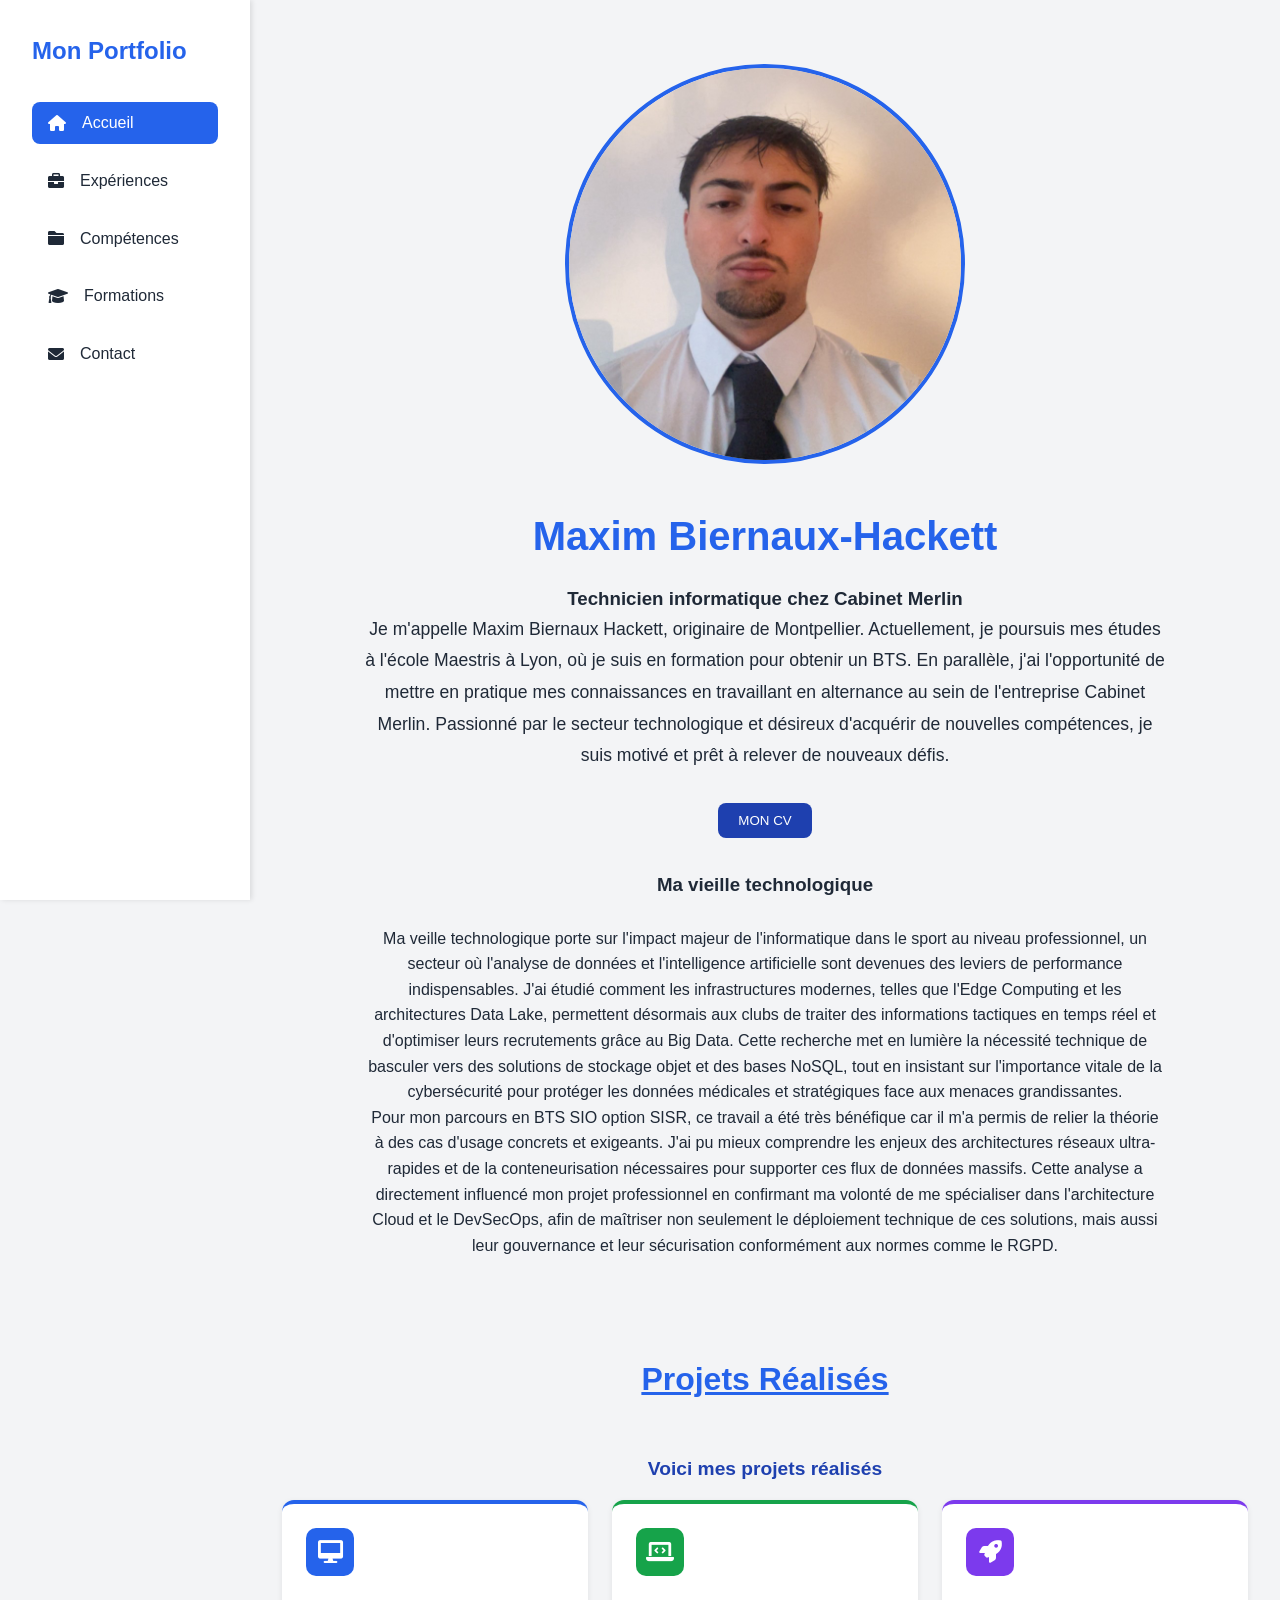
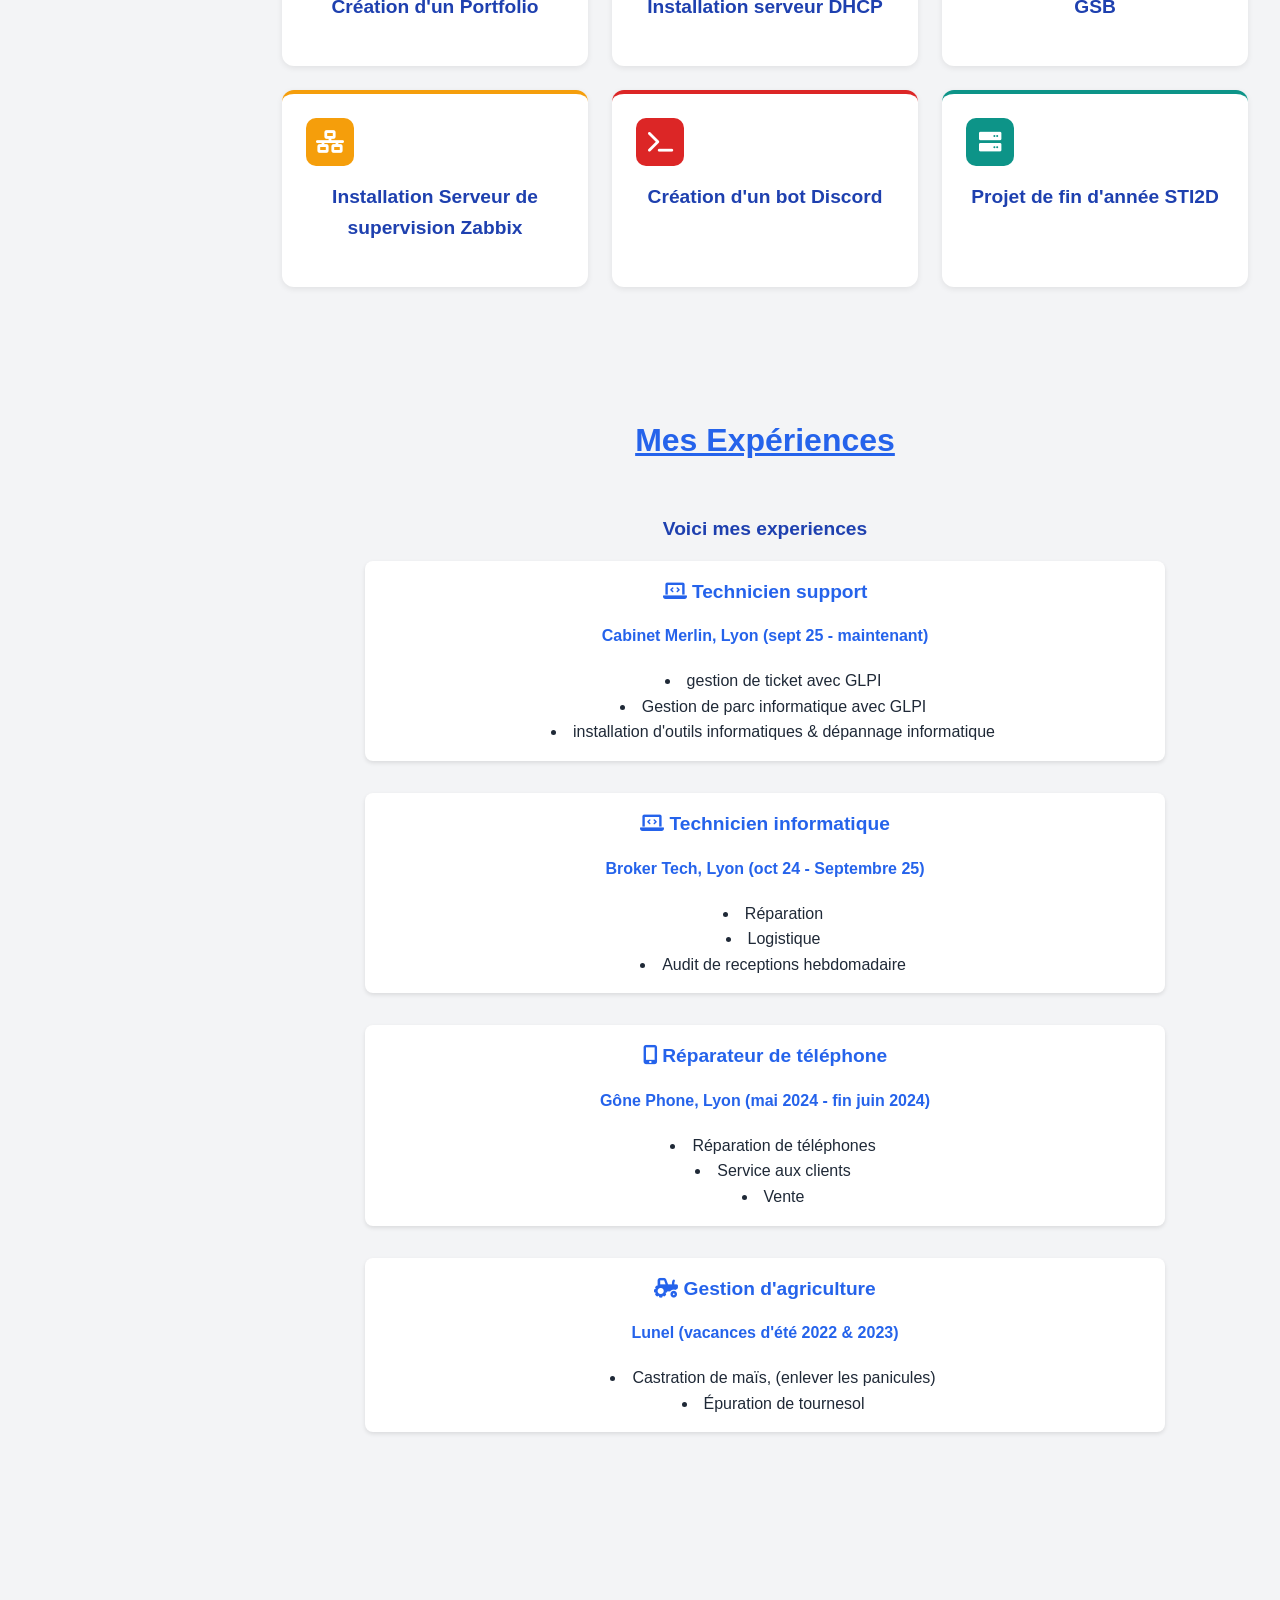
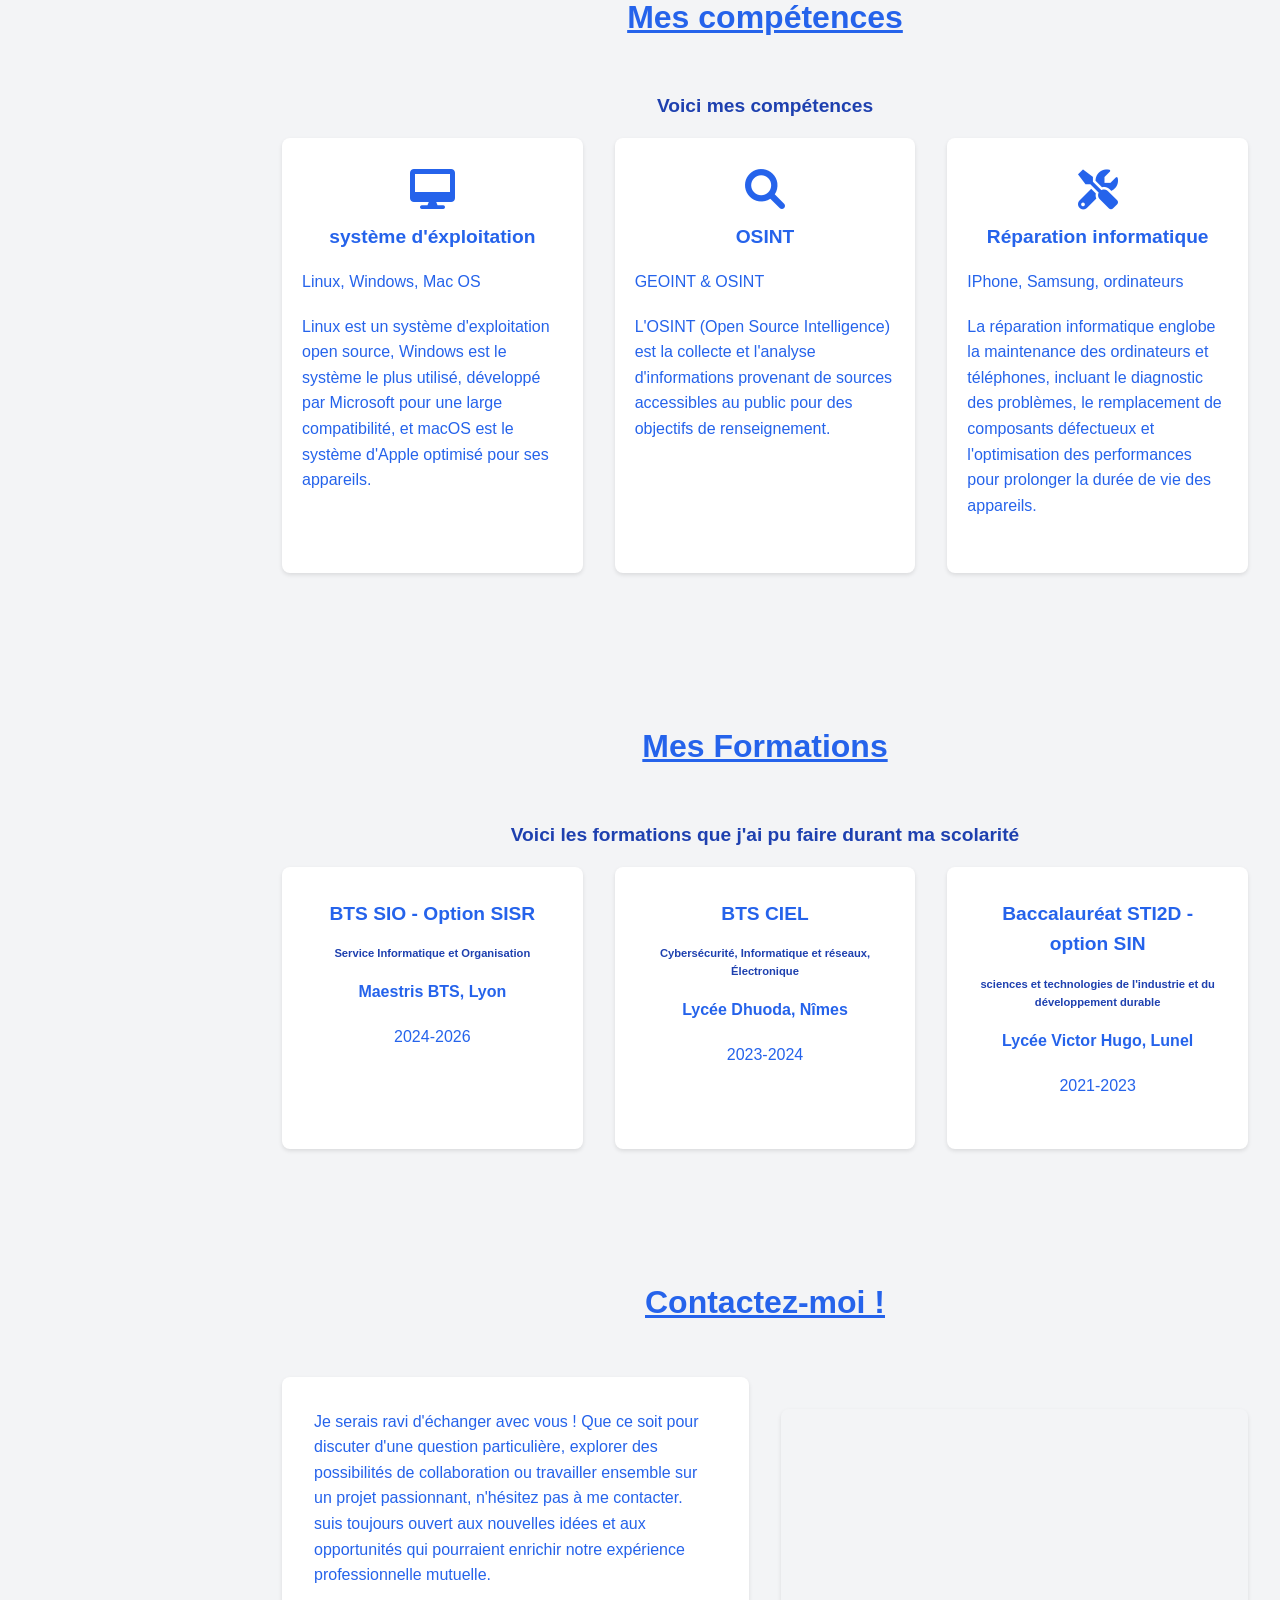
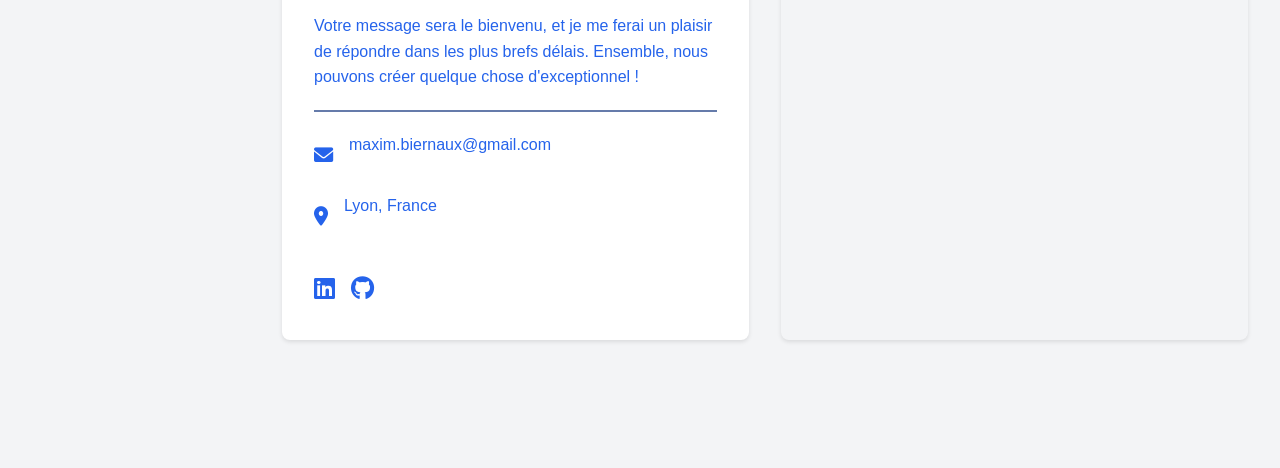
==== index.html @ 2cc3e391 "Update index.html" ====
<!DOCTYPE html>
<html lang="fr">
<head>
    <meta charset="UTF-8">
    <meta name="viewport" content="width=device-width, initial-scale=1.0">
    <title>Portfolio de Maxim</title>
    <link rel="stylesheet" href="assets/CSS/style.css">
    <link rel="stylesheet" href="https://cdnjs.cloudflare.com/ajax/libs/font-awesome/6.0.0-beta3/css/all.min.css">
</head>
<body>
    <nav class="sidebar">
        <div class="nav-content">
            <h2>Mon Portfolio</h2>
            <ul>
                <li><a href="#accueil" class="active"><i class="fas fa-home"></i> Accueil</a></li>
                <li><a href="#experiences"><i class="fas fa-briefcase"></i> Expériences</a></li>
                <li><a href="#compétences"><i class="fas fa-folder"></i> Compétences</a></li>
                <li><a href="#formations"><i class="fas fa-graduation-cap"></i> Formations</a></li>
                <li><a href="#contact"><i class="fas fa-envelope"></i> Contact</a></li>
            </ul>
        </div> 
    </nav>

    

    <main class="main-content">
        <section id="accueil" class="hero-section">
            <div class="hero-content">
                <img src="assets/images/roi.jpg" alt="Maxim Biernaux-Hackett" class="profile-image">
                <h1>Maxim Biernaux-Hackett</h1>
                <h3>Technicien informatique chez Cabinet Merlin</h3>
                <p class="bio">
                    Je m'appelle Maxim Biernaux Hackett, originaire de Montpellier. Actuellement, je poursuis mes études à l'école Maestris à Lyon, où je suis en formation pour obtenir un BTS. En parallèle, j'ai l'opportunité de mettre en pratique mes connaissances en travaillant en alternance au sein de l'entreprise Cabinet Merlin. Passionné par le secteur technologique et désireux d'acquérir de nouvelles compétences, je suis motivé et prêt à relever de nouveaux défis.
                 <br>
                 <br>

               <a href="assets/link/15 rue Neuve, Lyon 69001.pdf" download>
  <button class="btn-telecharger">MON CV</button>
</a>
                <br>
                <br>
                <h3>Ma vieille technologique</h3>
                <br>
                Ma veille technologique porte sur l'impact majeur de l'informatique dans le sport au niveau professionnel, un secteur où l'analyse de données et l'intelligence artificielle sont devenues des leviers de performance indispensables. J'ai étudié comment les infrastructures modernes, telles que l'Edge Computing et les architectures Data Lake, permettent désormais aux clubs de traiter des informations tactiques en temps réel et d'optimiser leurs recrutements grâce au Big Data. Cette recherche met en lumière la nécessité technique de basculer vers des solutions de stockage objet et des bases NoSQL, tout en insistant sur l'importance vitale de la cybersécurité pour protéger les données médicales et stratégiques face aux menaces grandissantes.
                        <br>
Pour mon parcours en BTS SIO option SISR, ce travail a été très bénéfique car il m'a permis de relier la théorie à des cas d'usage concrets et exigeants. J'ai pu mieux comprendre les enjeux des architectures réseaux ultra-rapides et de la conteneurisation nécessaires pour supporter ces flux de données massifs. Cette analyse a directement influencé mon projet professionnel en confirmant ma volonté de me spécialiser dans l'architecture Cloud et le DevSecOps, afin de maîtriser non seulement le déploiement technique de ces solutions, mais aussi leur gouvernance et leur sécurisation conformément aux normes comme le RGPD.
                </p>    
               
            </div>
        </section>



        <section id="projets" class="section">
            <h2>Projets Réalisés</h2>
            <h3>Voici mes projets réalisés</h3>
            <div class="projects-grid">

                <a href="projets/portfolio.html" target="_blank" class="project-card project-card--blue">
                    <div class="project-card__icon project-card__icon--blue">
                        <i class="fas fa-desktop"></i>
                    </div>
                    <h3>Création d'un Portfolio</h3>
                    <p class="project-card__desc"></p>
                </a>

                <a href="projets/dhcp.html" target="_blank" class="project-card project-card--green">
                    <div class="project-card__icon project-card__icon--green">
                        <i class="fas fa-laptop-code"></i>
                    </div>
                    <h3>Installation serveur DHCP</h3>
                    <p class="project-card__desc"></p>
                </a>

                <a href="projets/gsb.html" target="_blank" class="project-card project-card--purple">
                    <div class="project-card__icon project-card__icon--purple">
                        <i class="fas fa-rocket"></i>
                    </div>
                    <h3>GSB</h3>
                    <p class="project-card__desc"></p>
                </a>

                <a href="projets/zabbix.html" target="_blank" class="project-card project-card--orange">
                    <div class="project-card__icon project-card__icon--orange">
                        <i class="fas fa-network-wired"></i>
                    </div>
                    <h3>Installation Serveur de supervision Zabbix</h3>
                    <p class="project-card__desc"></p>
                </a>

                <a href="projets/bot-discord.html" target="_blank" class="project-card project-card--red">
                    <div class="project-card__icon project-card__icon--red">
                        <i class="fas fa-terminal"></i>
                    </div>
                    <h3>Création d'un bot Discord</h3>
                    <p class="project-card__desc"></p>
                </a>

                <a href="projets/sti2d.html" target="_blank" class="project-card project-card--teal">
                    <div class="project-card__icon project-card__icon--teal">
                        <i class="fas fa-server"></i>
                    </div>
                    <h3>Projet de fin d'année STI2D</h3>
                    <p class="project-card__desc"></p>
                </a>

            </div>
        </section>

        <section id="experiences" class="section">
            <h2> Mes Expériences</h2> 
            <h3>Voici mes experiences</h3>
            <div class="timeline">
                <div class="timeline-item">
                    <div class="timeline-content">
                        <h3><i class="fas fa-laptop-code"></i> Technicien support</h3>
                        <form class="timeline-date">Cabinet Merlin, Lyon (sept 25 - maintenant)</form>
                        <ul>
                            <li>gestion de ticket avec GLPI</li>
                            <li>Gestion de parc informatique avec GLPI</li>     
                            <li>installation d'outils informatiques & dépannage informatique</li>
                        </ul>
                    </div>
                </div>
                <div class="timeline-item">
                    <div class="timeline-content">
                        <h3><i class="fas fa-laptop-code"></i> Technicien informatique</h3>
                        <form class="timeline-date">Broker Tech, Lyon (oct 24 - Septembre 25)</form>
                        <ul>
                            <li>Réparation </li>
                            <li>Logistique</li>     
                            <li>Audit de receptions hebdomadaire</li>
                        </ul>
                    </div>
                </div>

                <div class="timeline-item">
                    <div class="timeline-content">
                        <h3><i class="fas fa-mobile-alt"></i> Réparateur de téléphone</h3>
                        <form class="timeline-date">Gône Phone, Lyon (mai 2024 - fin juin 2024)</form>
                        <ul>
                            <li>Réparation de téléphones</li>
                            <li>Service aux clients</li>
                            <li>Vente</li>
                        </ul>
                    </div>
                </div>

                <div class="timeline-item">
                    <div class="timeline-content">
                        <h3><i class="fas fa-tractor"></i> Gestion d'agriculture</h3>
                        <form class="timeline-date">Lunel (vacances d'été 2022 & 2023)</form>
                        <ul>
                            <li>Castration de maïs, (enlever les panicules)</li>
                            <li>Épuration de tournesol</li>
                        </ul>
                    </div>
                </div>

            </div>
        </section>

        <section id="compétences" class="section">
            <h2></i> Mes compétences</h2>
            <h3>Voici mes compétences</h3>
            <div class="competences-grid">
                <div class="competences-item">
                    <div class="competence-icon">
                        <i class="fas fa-desktop"></i>
                        <div class="competence-content">
                    <h3></i> système d'éxploitation</h3>
                    <p class="item">Linux, Windows, Mac OS</p>
                    <p>Linux est un système d'exploitation open source, Windows est le système le plus utilisé, développé par Microsoft pour une large compatibilité, et macOS est le système d'Apple optimisé pour ses appareils.</p>
                </div>
                    </div>
                        </div>

                        <div class="competences-item">
                            <div class="competence-icon">
                                <i class="fas fa-search"></i>
                                <div class="competence-content">
                    <h3></i> OSINT</h3>
                    <p class="item">GEOINT & OSINT</p>
                    <p>L'OSINT (Open Source Intelligence) est la collecte et l'analyse d'informations provenant de sources accessibles au public pour des objectifs de renseignement.</p>
                    </div>
                </div>
                        </div>

                <div class="competences-item">
                    <div class="competence-icon">
                        <i class="fas fa-tools"></i>
                        <div class="competence-content">
                    <h3> Réparation informatique </h3>
                    <p class="item">IPhone, Samsung, ordinateurs</p>
                    <p>La réparation informatique englobe la maintenance des ordinateurs et téléphones, incluant le diagnostic des problèmes, le remplacement de composants défectueux et l'optimisation des performances pour prolonger la durée de vie des appareils.</p>
                </div>
                    </div>
                        </div>
            </div>
        </section>


                <section id="formations" class="section">
            <h2></i> Mes Formations</h2>
            <h3>Voici les formations que j'ai pu faire durant ma scolarité</h3>
            <div class="education-grid">
                <div class="education-item">
                    <h3>BTS SIO - Option SISR</h3>
                    <h4>Service Informatique et Organisation</h4>
                    <form class="ecole">Maestris BTS, Lyon</form>
                    <form class="annee">2024-2026</form>
                </div>

                <div class="education-item">
                    <h3>BTS CIEL</h3>
                    <h4>Cybersécurité, Informatique et réseaux, Électronique</h4>
                    <form class="ecole">Lycée Dhuoda, Nîmes</form>
                    <form class="annee">2023-2024</form>
                </div>

                <div class="education-item">
                    <h3>Baccalauréat STI2D - option SIN</h3>
                    <h4>sciences et technologies de l'industrie et du développement durable</h4>
                    <form class="ecole">Lycée Victor Hugo, Lunel</form>
                    <form class="annee">2021-2023</form>
                </div>
            </div>
        </section>

        <section id="contact" class="section">
            <h2>Contactez-moi !</h2>
            <div class="contact-container">
                <div class="contact-info">
                    <p>Je serais ravi d'échanger avec vous ! Que ce soit pour discuter d'une question particulière, explorer des possibilités de collaboration ou travailler ensemble sur un projet passionnant, n'hésitez pas à me contacter. <br> suis toujours ouvert aux nouvelles idées et aux opportunités qui pourraient enrichir notre expérience professionnelle mutuelle.<br><br> Votre message sera le bienvenu, et je me ferai un plaisir de répondre dans les plus brefs délais. Ensemble, nous pouvons créer quelque chose d'exceptionnel !</p>
                    <div class="ligne"></div>
                    <div class="info-item">
                        <i class="fas fa-envelope"></i>
                        <p>maxim.biernaux@gmail.com</p>
                    </div>
                    <div class="info-item">
                        <i class="fas fa-map-marker-alt"></i>
                        <p>Lyon, France</p>
                    </div>
                    <div class="social-media">
                        <a href="https://www.linkedin.com/in/maxim-biernaux-hackett-14915130b/" target="_blank">
                            <i class="fab fa-linkedin"></i>
                        </a>
                        <a href="https://github.com/maxouuuuuu" target="_blank">
                            <i class="fab fa-github"></i>
                        </a>
                    </div>
                </div>

            <div class="map-container">
                <iframe 
                    src="https://www.google.com/maps/embed?pb=!1m18!1m12!1m3!1d31496.925081348938!2d4.821874279785345!3d45.751924516541116!2m3!1f0!2f0!3f0!3m2!1i1024!2i768!4f13.1!3m3!1m2!1s0x47f4ea516ae88797%3A0x408ab2ae4bb21f0!2sLyon!5e0!3m2!1sfr!2sfr!4v1734616839161!5m2!1sfr!2sfr" 
                    width="100%" 
                    height="400" 
                    style="border:0;" 
                    allowfullscreen="" 
                    loading="lazy">
                </iframe>
            </div>
        </section>
    </main>
</body>
</html>
---- assets/CSS/style.css ----
:root {
    --primary-color: #2563eb;
    --secondary-color: #1e40af;
    --text-color: #1f2937;
    --background-color: #f3f4f6;
    --sidebar-width: 250px;
}


.btn-telecharger {
  background-color: #1e40af; 
  color: white;              
  border: none;             
  border-radius: 8px;        
  padding: 10px 20px;        
}

* {
    margin: 0;
    padding: 0;
    box-sizing: border-box;
}

html {
    scroll-behavior: smooth;
}

body {
    font-family: 'Segoe UI', Tahoma, Geneva, Verdana, sans-serif;
    line-height: 1.6;
    color: var(--text-color);
    background-color: var(--background-color);
}

.sidebar {
    position: fixed;
    width: var(--sidebar-width);
    height: 100vh;
    background-color: rgb(255, 255, 255);
    box-shadow: 2px 0 5px rgba(0, 0, 0, 0.1);
    padding: 2rem;
    z-index: 1000;
}

.nav-content h2 {
    margin-bottom: 2rem;
    color: var(--primary-color);
}

.nav-content ul {
    list-style: none;
}

.nav-content ul li {
    margin-bottom: 1rem;
}

.nav-content ul li a {
    display: flex;
    align-items: center;
    text-decoration: none;
    color: var(--text-color);
    padding: 0.5rem 1rem;
    border-radius: 0.5rem;
    transition: background-color 0.3s, color 0.3s;
}

.nav-content ul li a i {
    margin-right: 1rem;
}

.nav-content ul li a:hover,
.nav-content ul li a.active {
    background-color: var(--primary-color);
    color: white;
}

.main-content {
    margin-left: var(--sidebar-width);
    padding: 2rem;
}

.hero-section {
    min-height: 100vh;
    display: flex;
    align-items: center;
    justify-content: center;
    text-align: center;
    padding: 2rem;
}

.hero-content {
    max-width: 800px;
}

.profile-image {
    width: 400px;
    height: 400px;
    border-radius: 50%;
    object-fit: cover;
    margin-bottom: 2rem;
    border: 4px solid var(--primary-color);
}

.hero-content h1 {
    font-size: 2.5rem;
    color: var(--primary-color);
    margin-bottom: 1rem;
}

.hero-content h2 {
    font-size: 1.5rem;
    color: var(--secondary-color);
    margin-bottom: 2rem;
}


.bio {
    font-size: 1.1rem;
    line-height: 1.8;
}

.section {
    padding: 4rem 0;
}

.section h2 {
    text-align: center;
    color: var(--primary-color);
    margin-bottom: 3rem;
    font-size: 2rem;
    text-decoration: underline
}

.section p {
    text-align: center;
    color: var(--primary-color);
    margin-bottom: 1.2rem;
    font-size: 1rem;
    text-align: left;
}

.section form {
    text-align: center;
    color: var(--primary-color);
    margin-bottom: 1.2rem;
    font-size: 1rem;
    text-align: center;
}



.ligne {
    height: 2px; 
    background-color: #657baa; 
    width: 100%; 
    margin: 20px 0; 
}

.section h3 {
    text-align: center;
    color: var(--secondary-color);
    margin-bottom: 1rem;
    font-size: 1.2rem;
}

.section h4 {
    text-align: center;
    color: var(--secondary-color);
    margin-bottom: 1rem;
    font-size: 0.7rem;
}

.timeline {
    position: relative;
    max-width: 800px;
    margin: 0 auto;
}

.timeline-item {
    margin-bottom: 2rem;
    padding: 1rem;
    background-color: white;
    border-radius: 0.5rem;
    box-shadow: 0 2px 4px rgba(0, 0, 0, 0.1);
}

.timeline-content h3 {
    color: var(--primary-color);
    margin-bottom: 1rem;
}

.timeline-date {
    color: var(--secondary-color);
    font-weight: 600;
    margin-bottom: 0.5rem;
}

.timeline-content ul {
    list-style-position: inside;
    margin-left: 1rem;
    text-align: center;
}

.education-grid {
    display: grid;
    grid-template-columns: repeat(auto-fit, minmax(250px, 1fr));
    gap: 2rem;
    max-width: 1200px;
    margin: 0 auto;
}

.education-item {
    background: white;
    padding: 2rem;
    border-radius: 0.5rem;
    box-shadow: 0 2px 4px rgba(0, 0, 0, 0.1);
    text-align: center;
}

.education-item h3 {
    color: var(--primary-color);
    margin-bottom: 1rem;
}

.ecole {
    font-weight: 600;
    margin-bottom: 0.5rem;
}

.annee {
    color: var(--secondary-color);
}

.competences-grid {
    display: grid;
    grid-template-columns: repeat(auto-fit, minmax(250px, 1fr));
    gap: 2rem;
    max-width: 1200px;
    margin: 0 auto;
}

.competences-item {
    background: white;
    padding: 2rem;
    border-radius: 0.5rem;
    box-shadow: 0 2px 4px rgba(0, 0, 0, 0.1);
    text-align: center;
}

.competences-item h3 {
    color: var(--primary-color);
    margin-bottom: 1rem;
}

.info-comp {
    font-weight: 600;
    margin-bottom: 0.5rem;
}

.info-comp {
    color: var(--secondary-color);
}

.competences-item {
    background: #ffffff;
    border-radius: 8px;
    padding: 20px;
    box-shadow: 0 2px 4px rgba(0, 0, 0, 0.1);
    display: flex;
    flex-direction: column; 
    align-items: center; 
    margin-bottom: 20px;
}

.competence-icon {
    font-size: 2.5em;
    color: var(--primary-color);
    margin-bottom: 15px; 
}


.contact-container {
    display: grid;
    grid-template-columns: repeat(auto-fit, minmax(300px, 1fr));
    gap: 2rem;
    max-width: 1200px;
    margin: 0 auto 2rem;
}

.contact-info {
    background: white;
    padding: 2rem;
    border-radius: 0.5rem;
    box-shadow: 0 2px 4px rgba(0, 0, 0, 0.1);
}

.info-item {
    display: flex;
    align-items: center;
    margin-bottom: 1rem;
}

.info-item i {
    color: var(--primary-color);
    margin-right: 1rem;
    font-size: 1.2rem;
}

.social-media {
    display: flex;
    gap: 1rem;
    margin-top: 2rem;
}

.social-media a {
    color: var(--primary-color);
    font-size: 1.5rem;
    text-decoration: none;
    transition: color 0.3s;
}

.social-media a:hover {
    color: var(--secondary-color);
}

.contact-form {
    background: white;
    padding: 2rem;
    border-radius: 0.5rem;
    box-shadow: 0 2px 4px rgba(0, 0, 0, 0.1);
}

.form-group {
    margin-bottom: 1.5rem;
}

.form-group label {
    display: block;
    margin-bottom: 0.5rem;
}

.form-group input,
.form-group textarea {
    width: 100%;
    padding: 0.75rem;
    border: 1px solid #ddd;
    border-radius: 0.5rem;
    font-size: 1rem;
}

.form-group textarea {
    height: 150px;
    resize: vertical;
}

button[type="submit"] {
    background-color: var(--primary-color);
    color: white;
    padding: 0.75rem 1.5rem;
    border: none;
    border-radius: 0.5rem;
    cursor: pointer;
    font-size: 1rem;
    transition: background-color 0.3s;
}

button[type="submit"]:hover {
    background-color: var(--secondary-color);
}

/* ── Projets Réalisés ── */
.projects-grid {
    display: grid;
    grid-template-columns: repeat(auto-fit, minmax(260px, 1fr));
    gap: 1.5rem;
    max-width: 1200px;
    margin: 0 auto;
}

.project-card {
    background: white;
    border-radius: 0.75rem;
    padding: 1.5rem;
    box-shadow: 0 2px 6px rgba(0, 0, 0, 0.08);
    text-decoration: none;
    color: var(--text-color);
    border-top: 4px solid transparent;
    display: block;
    transition: transform 0.2s, box-shadow 0.2s;
}

.project-card:hover {
    transform: translateY(-4px);
    box-shadow: 0 6px 16px rgba(0, 0, 0, 0.12);
}

.project-card--blue   { border-top-color: #2563eb; }
.project-card--green  { border-top-color: #16a34a; }
.project-card--purple { border-top-color: #7c3aed; }
.project-card--orange { border-top-color: #f59e0b; }
.project-card--red    { border-top-color: #dc2626; }
.project-card--teal   { border-top-color: #0d9488; }

.project-card__icon {
    width: 48px;
    height: 48px;
    border-radius: 10px;
    display: flex;
    align-items: center;
    justify-content: center;
    font-size: 1.4rem;
    color: white;
    margin-bottom: 1rem;
}

.project-card__icon--blue   { background-color: #2563eb; }
.project-card__icon--green  { background-color: #16a34a; }
.project-card__icon--purple { background-color: #7c3aed; }
.project-card__icon--orange { background-color: #f59e0b; }
.project-card__icon--red    { background-color: #dc2626; }
.project-card__icon--teal   { background-color: #0d9488; }

.project-card__title {
    font-size: 1rem;
    font-weight: 700;
    color: var(--text-color);
    margin-bottom: 0.5rem;
    text-align: left;
}

.project-card__desc {
    font-size: 0.9rem;
    color: #6b7280;
    line-height: 1.5;
    text-align: left;
    margin-bottom: 0;
}
/* ── Fin Projets Réalisés ── */

.map-container {
    margin-top: 2rem;
    border-radius: 0.5rem;
    overflow: hidden;
    box-shadow: 0 2px 4px rgba(0, 0, 0, 0.1);
}

@media (max-width: 768px) {
    :root {
        --sidebar-width: 0;
    }

    .sidebar {
        transform: translateX(-100%);
    }

    .main-content {
        margin-left: 0;
        padding: 1rem;
    }

    .hero-content h1 {
        font-size: 2rem;
    }

    .hero-content h2 {
        font-size: 1.2rem;
    }

    .contact-container {
        grid-template-columns: 1fr;
    }
}
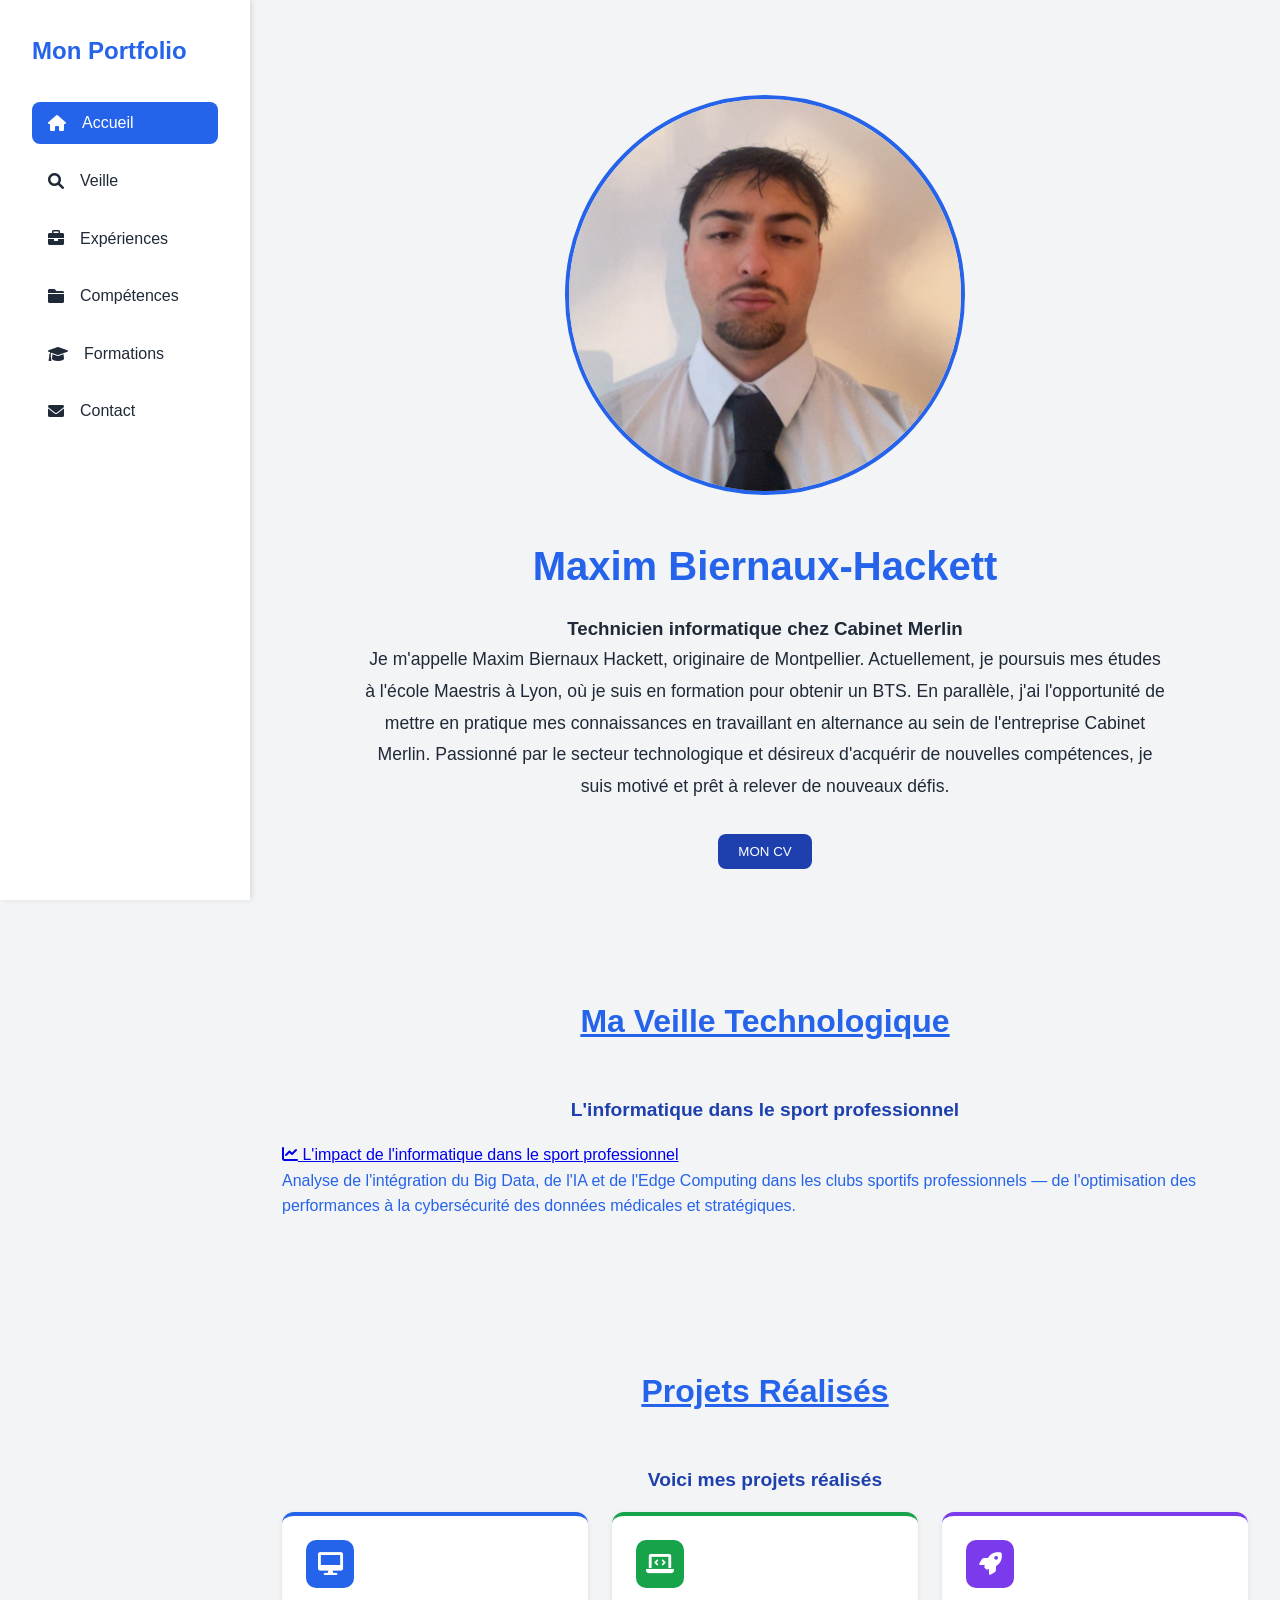
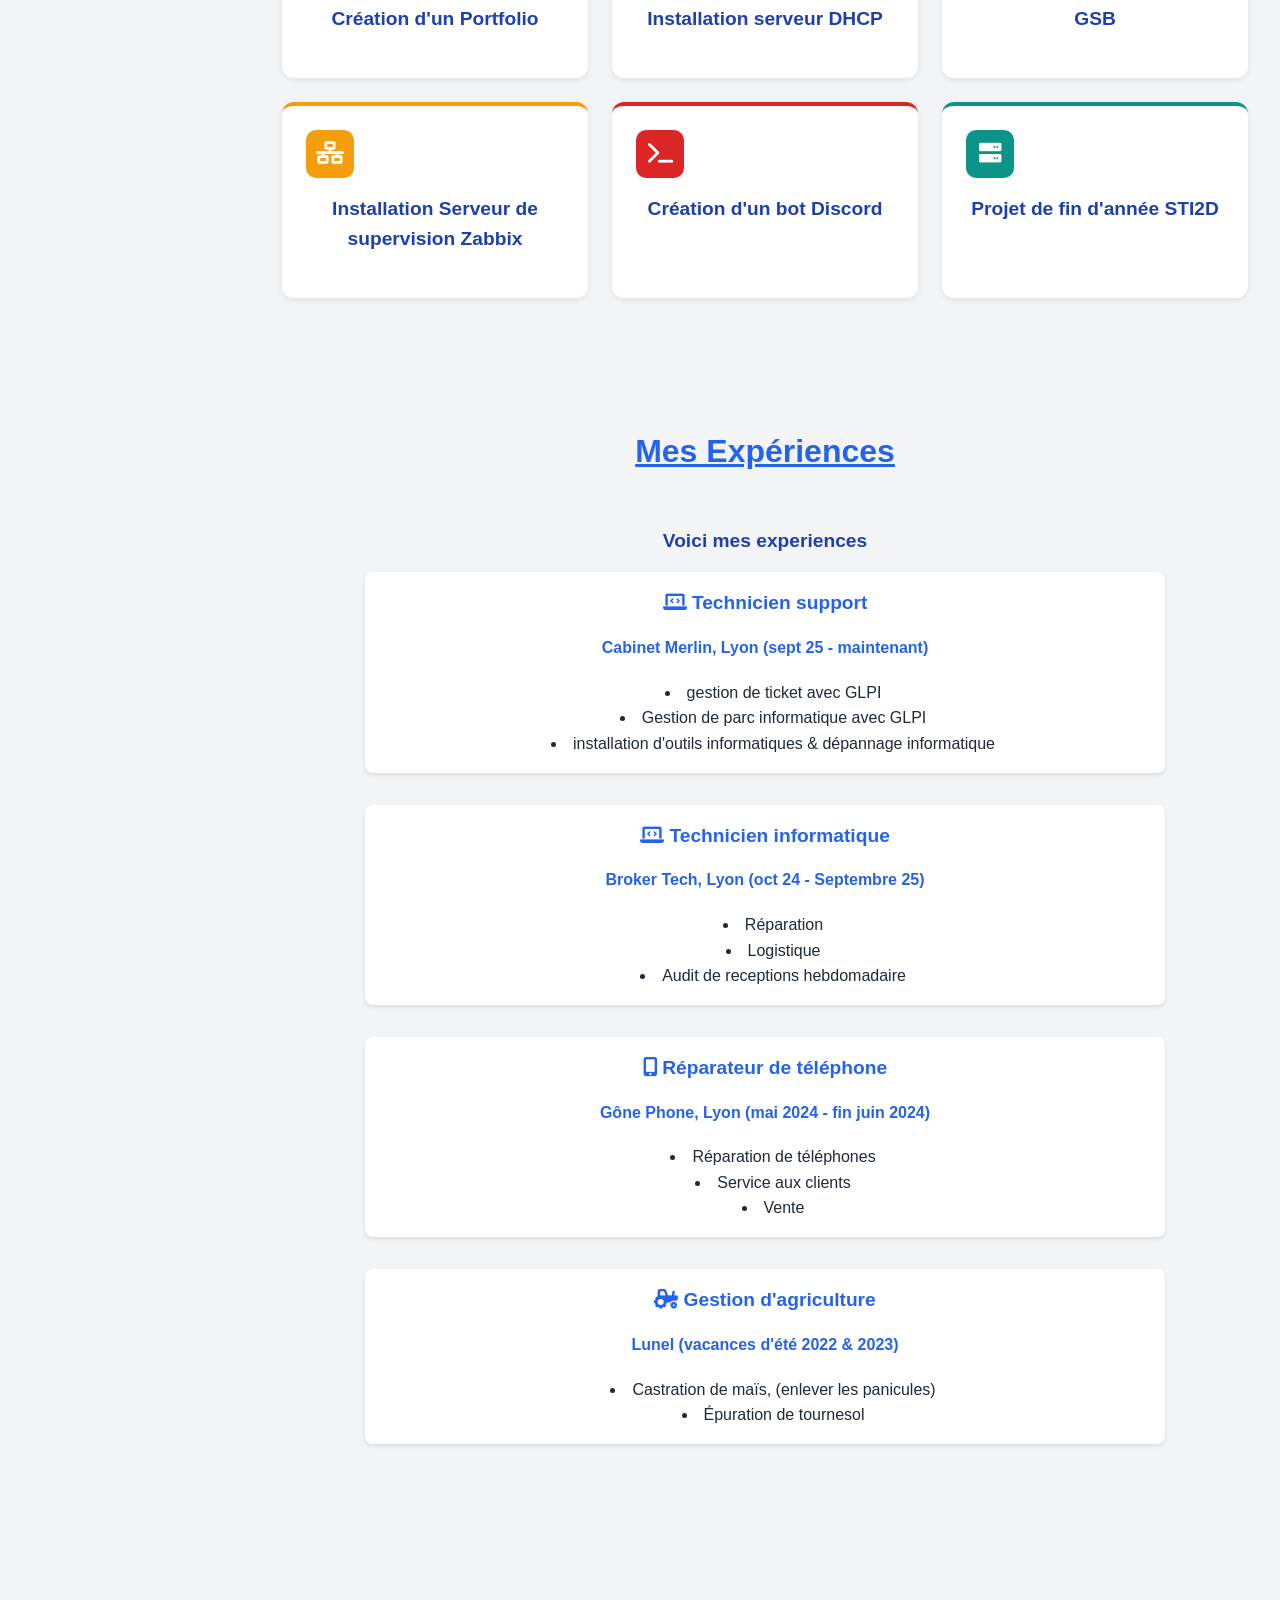
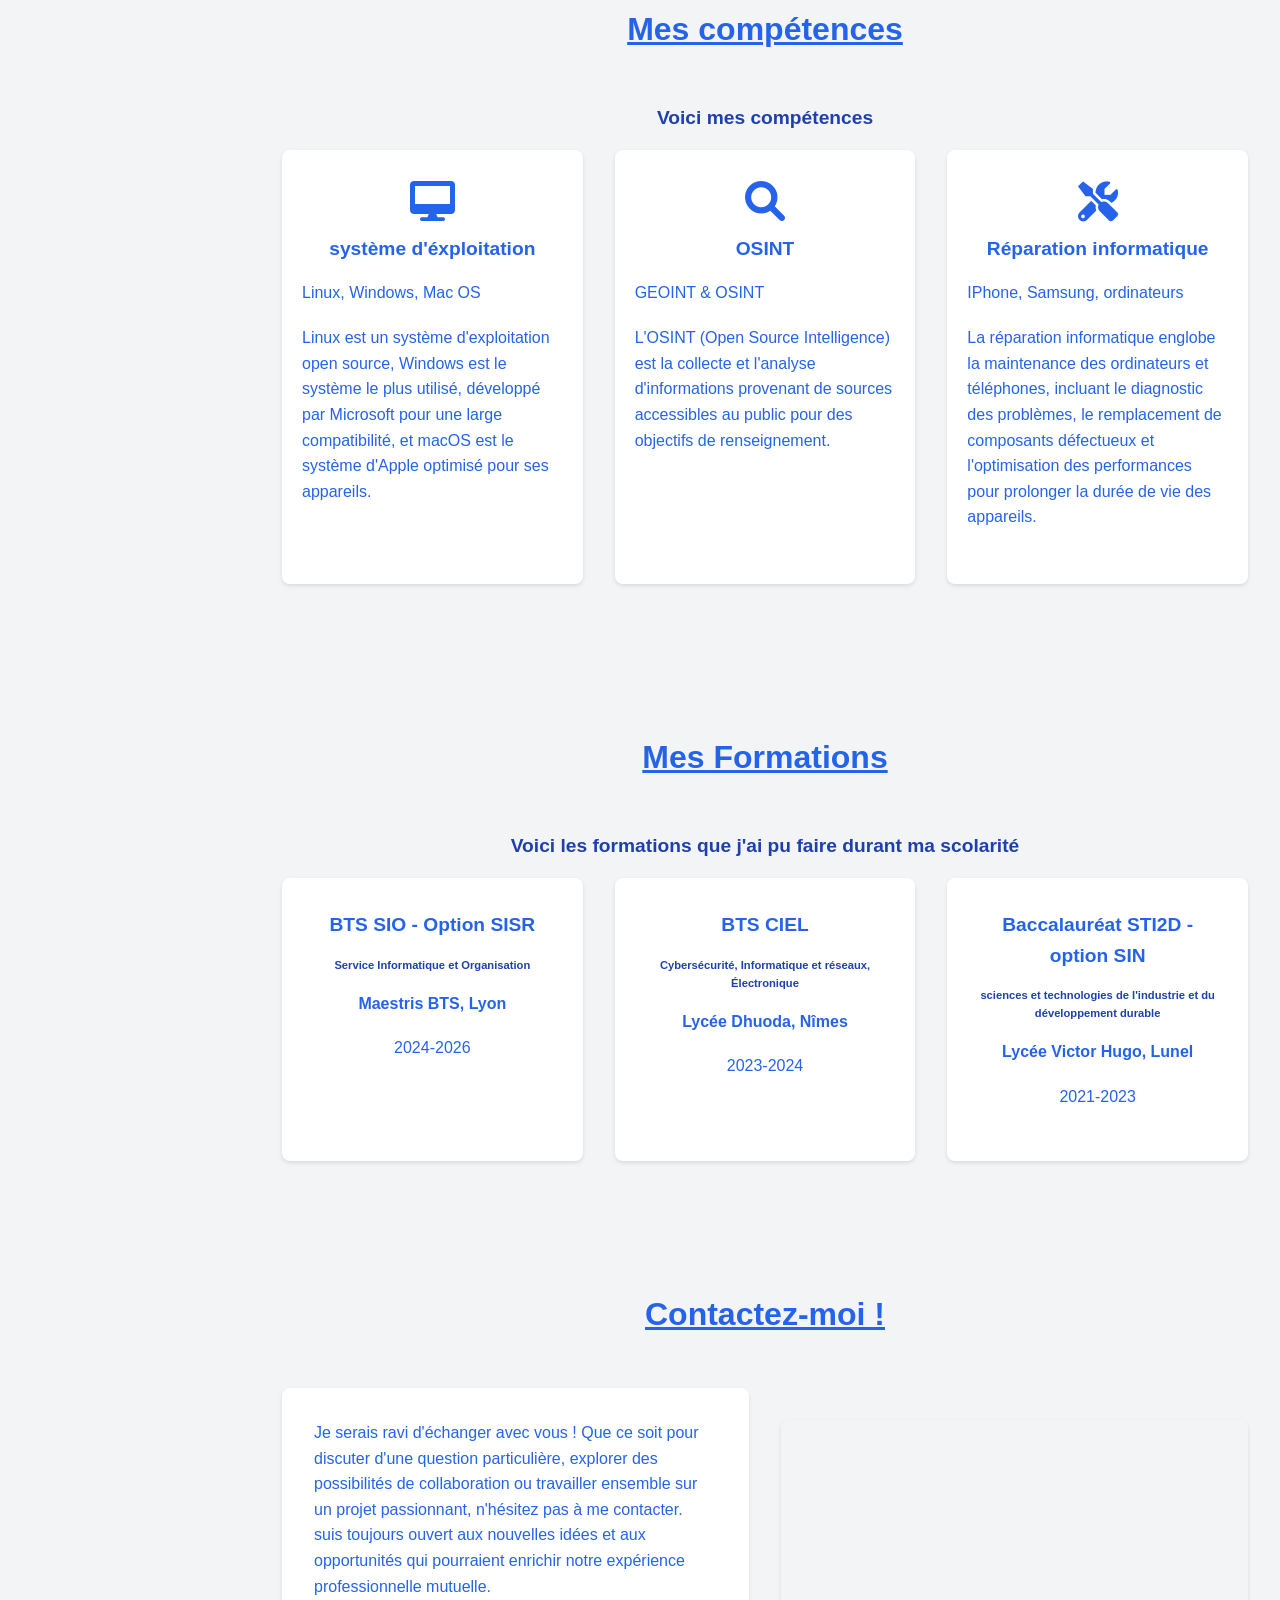
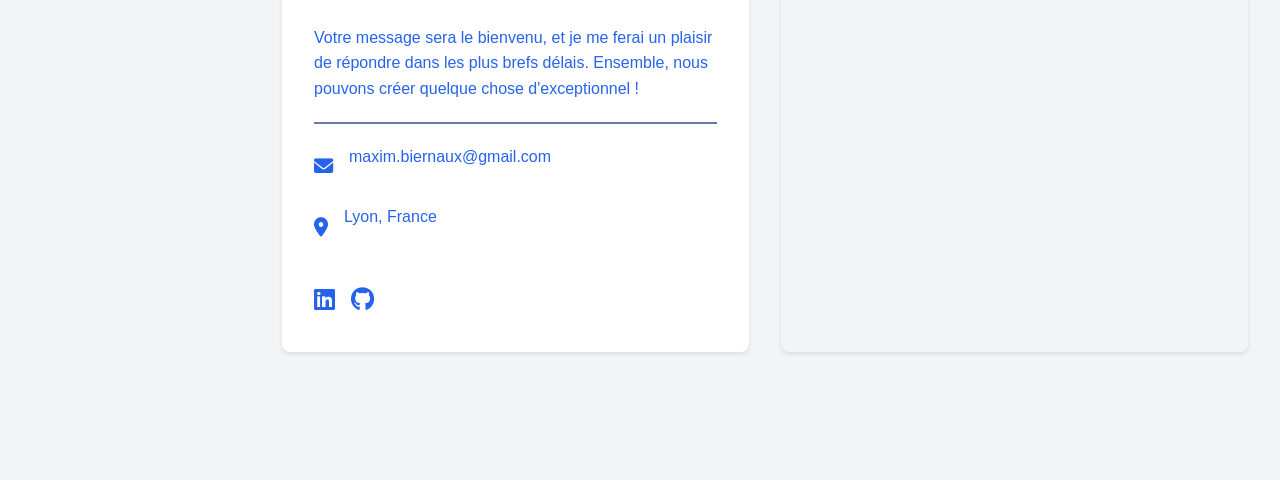
==== commit ddde7706: "Update index.html" ====
--- a/index.html
+++ b/index.html
@@ -13,6 +13,7 @@
             <h2>Mon Portfolio</h2>
             <ul>
                 <li><a href="#accueil" class="active"><i class="fas fa-home"></i> Accueil</a></li>
+                <li><a href="#veille"><i class="fas fa-search"></i> Veille</a></li>
                 <li><a href="#experiences"><i class="fas fa-briefcase"></i> Expériences</a></li>
                 <li><a href="#compétences"><i class="fas fa-folder"></i> Compétences</a></li>
                 <li><a href="#formations"><i class="fas fa-graduation-cap"></i> Formations</a></li>
@@ -37,19 +38,25 @@
                <a href="assets/link/15 rue Neuve, Lyon 69001.pdf" download>
   <button class="btn-telecharger">MON CV</button>
 </a>
-                <br>
-                <br>
-                <h3>Ma vieille technologique</h3>
-                <br>
-                Ma veille technologique porte sur l'impact majeur de l'informatique dans le sport au niveau professionnel, un secteur où l'analyse de données et l'intelligence artificielle sont devenues des leviers de performance indispensables. J'ai étudié comment les infrastructures modernes, telles que l'Edge Computing et les architectures Data Lake, permettent désormais aux clubs de traiter des informations tactiques en temps réel et d'optimiser leurs recrutements grâce au Big Data. Cette recherche met en lumière la nécessité technique de basculer vers des solutions de stockage objet et des bases NoSQL, tout en insistant sur l'importance vitale de la cybersécurité pour protéger les données médicales et stratégiques face aux menaces grandissantes.
-                        <br>
-Pour mon parcours en BTS SIO option SISR, ce travail a été très bénéfique car il m'a permis de relier la théorie à des cas d'usage concrets et exigeants. J'ai pu mieux comprendre les enjeux des architectures réseaux ultra-rapides et de la conteneurisation nécessaires pour supporter ces flux de données massifs. Cette analyse a directement influencé mon projet professionnel en confirmant ma volonté de me spécialiser dans l'architecture Cloud et le DevSecOps, afin de maîtriser non seulement le déploiement technique de ces solutions, mais aussi leur gouvernance et leur sécurisation conformément aux normes comme le RGPD.
                 </p>    
                
             </div>
         </section>
 
 
+
+        <section id="veille" class="section">
+            <h2>Ma Veille Technologique</h2>
+            <h3>L'informatique dans le sport professionnel</h3>
+            <div class="veille-card">
+                <a href="projets/veille.html" target="_blank" class="veille-title">
+                    <i class="fas fa-chart-line"></i> L'impact de l'informatique dans le sport professionnel
+                </a>
+                <p class="veille-desc">
+                    Analyse de l'intégration du Big Data, de l'IA et de l'Edge Computing dans les clubs sportifs professionnels — de l'optimisation des performances à la cybersécurité des données médicales et stratégiques.
+                </p>
+            </div>
+        </section>
 
         <section id="projets" class="section">
             <h2>Projets Réalisés</h2>
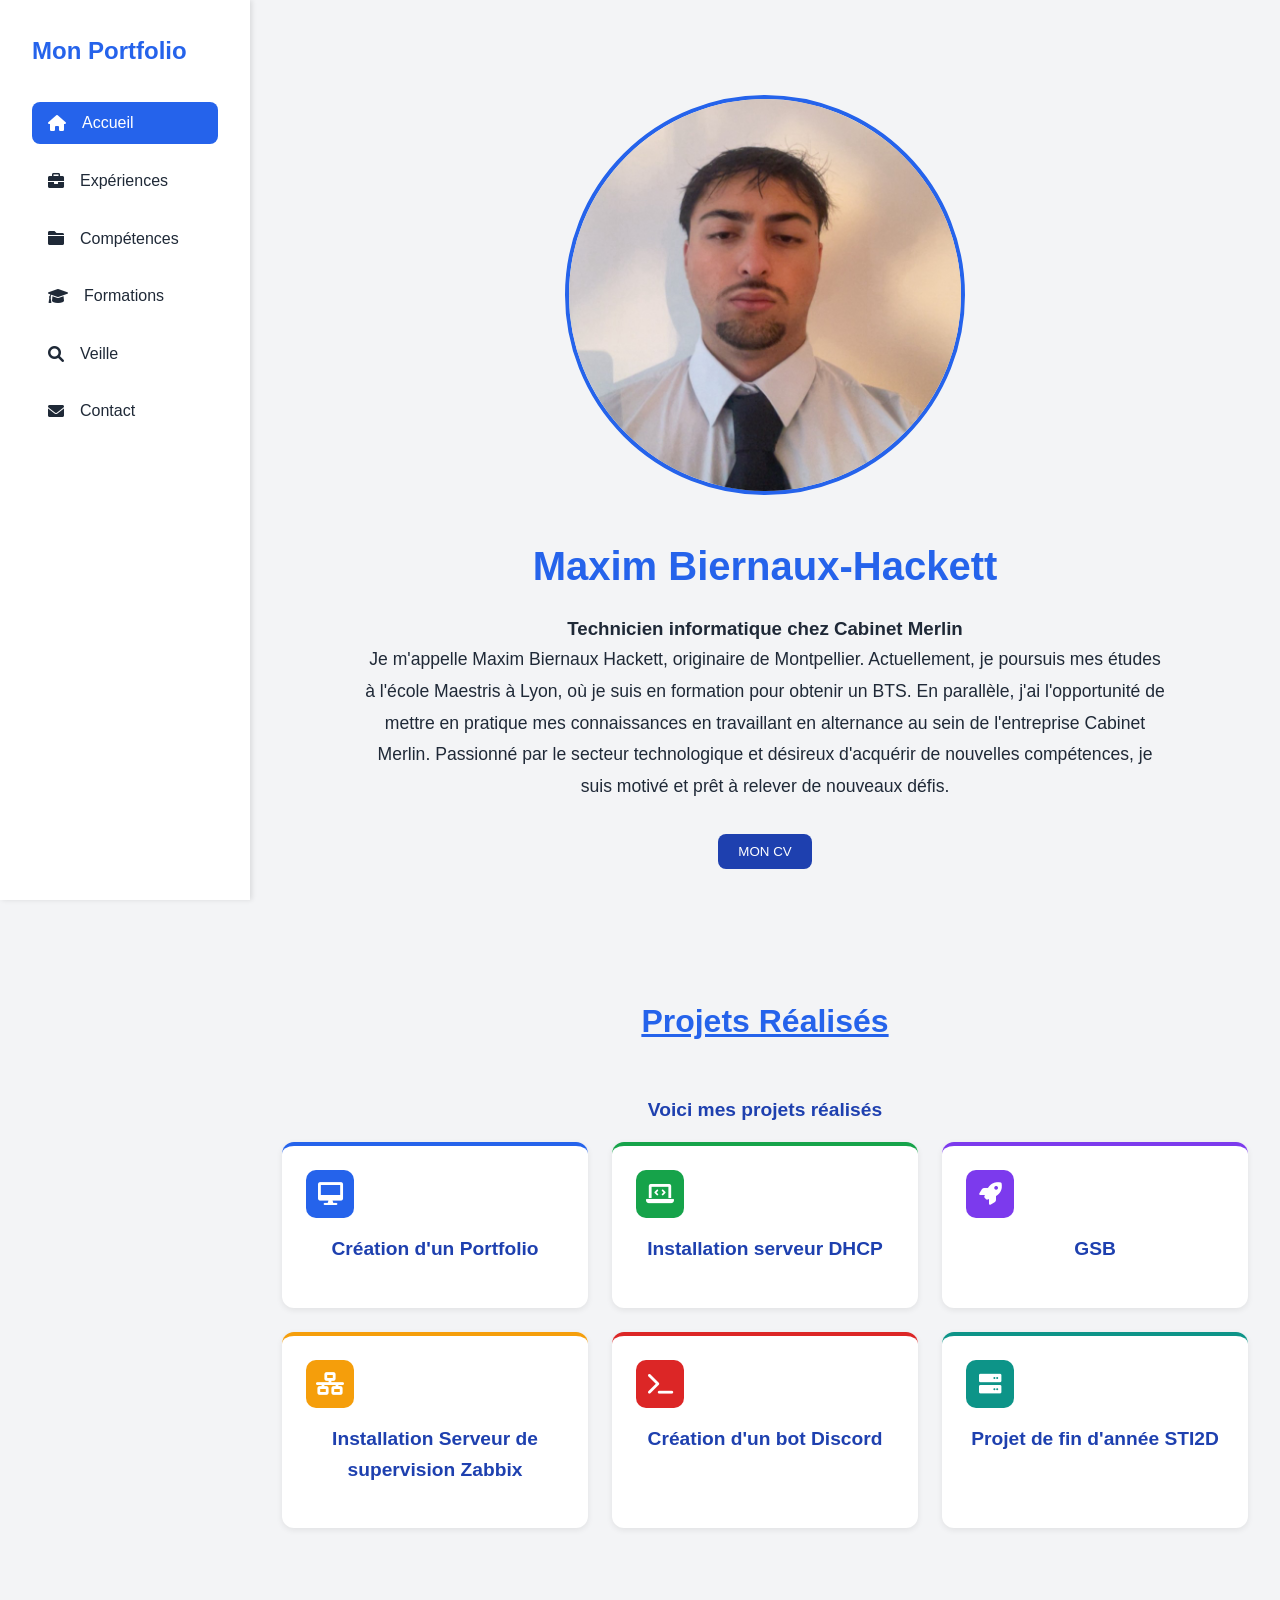
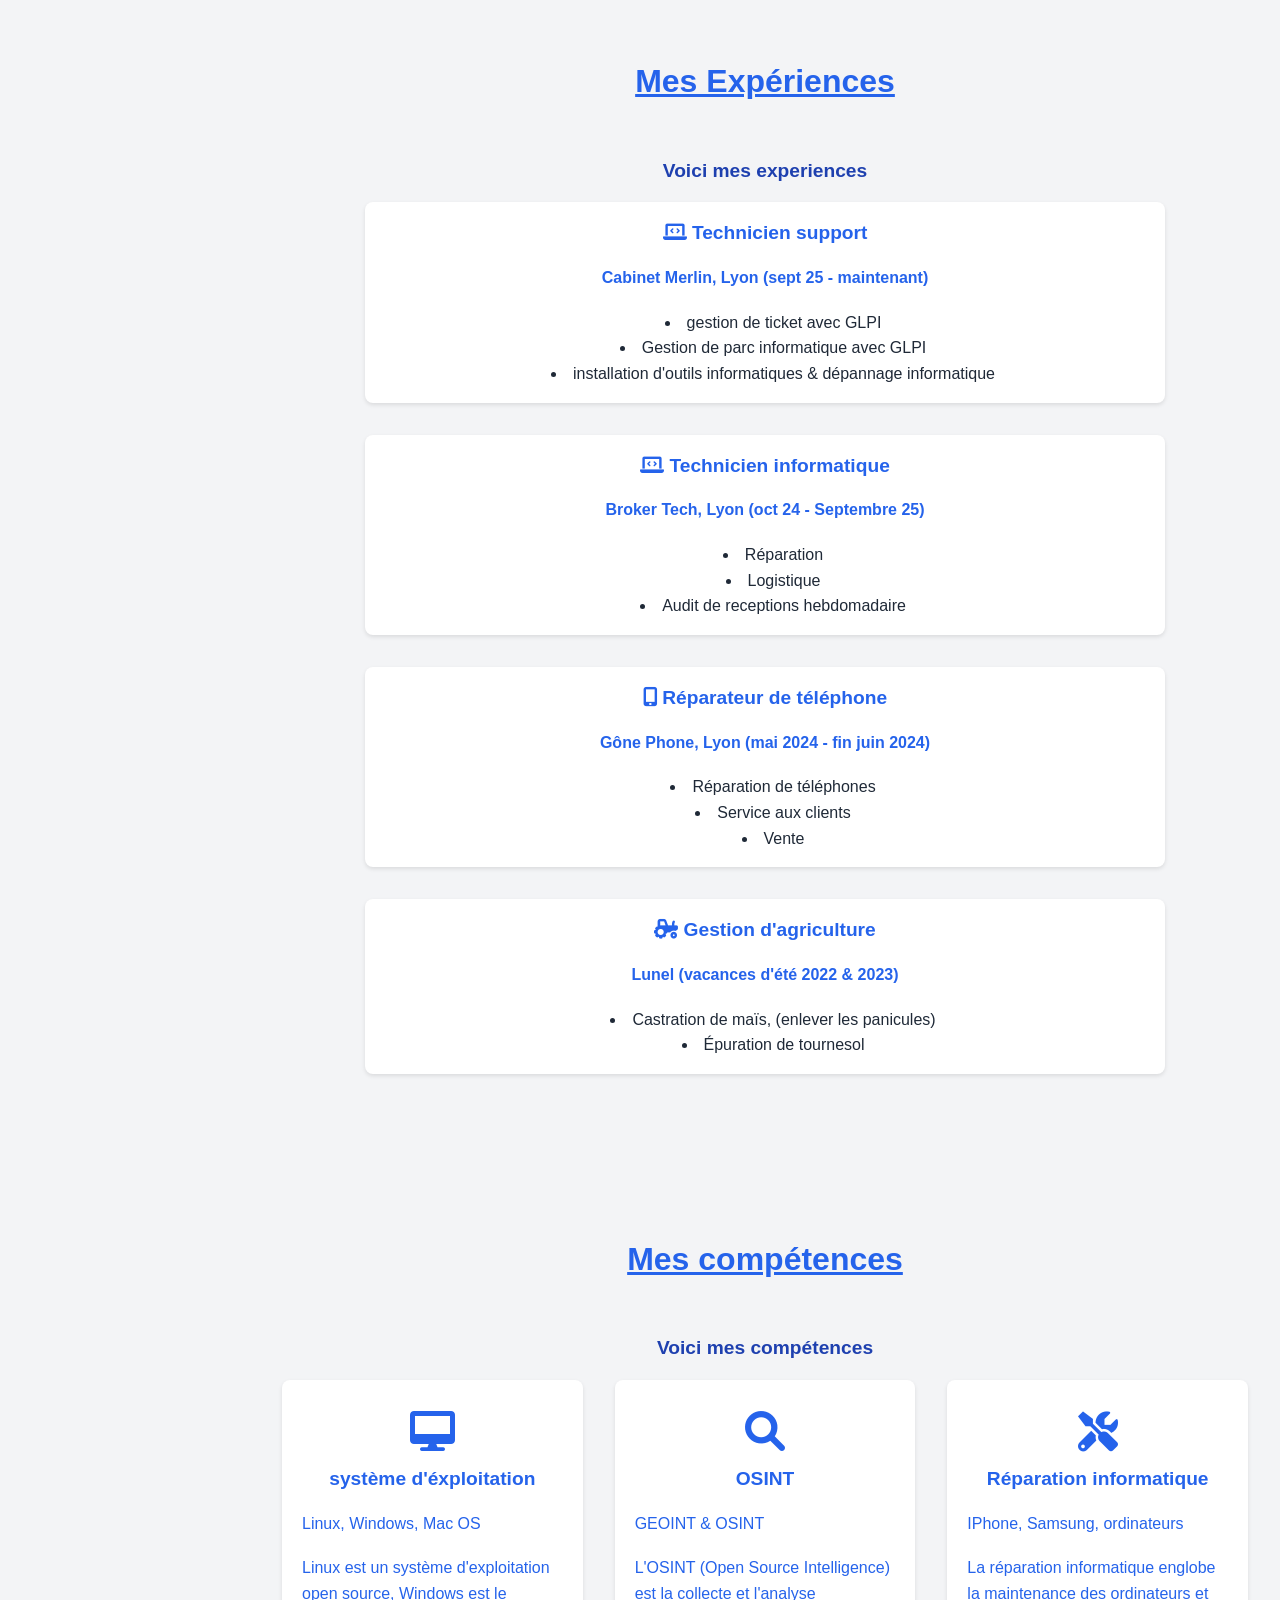
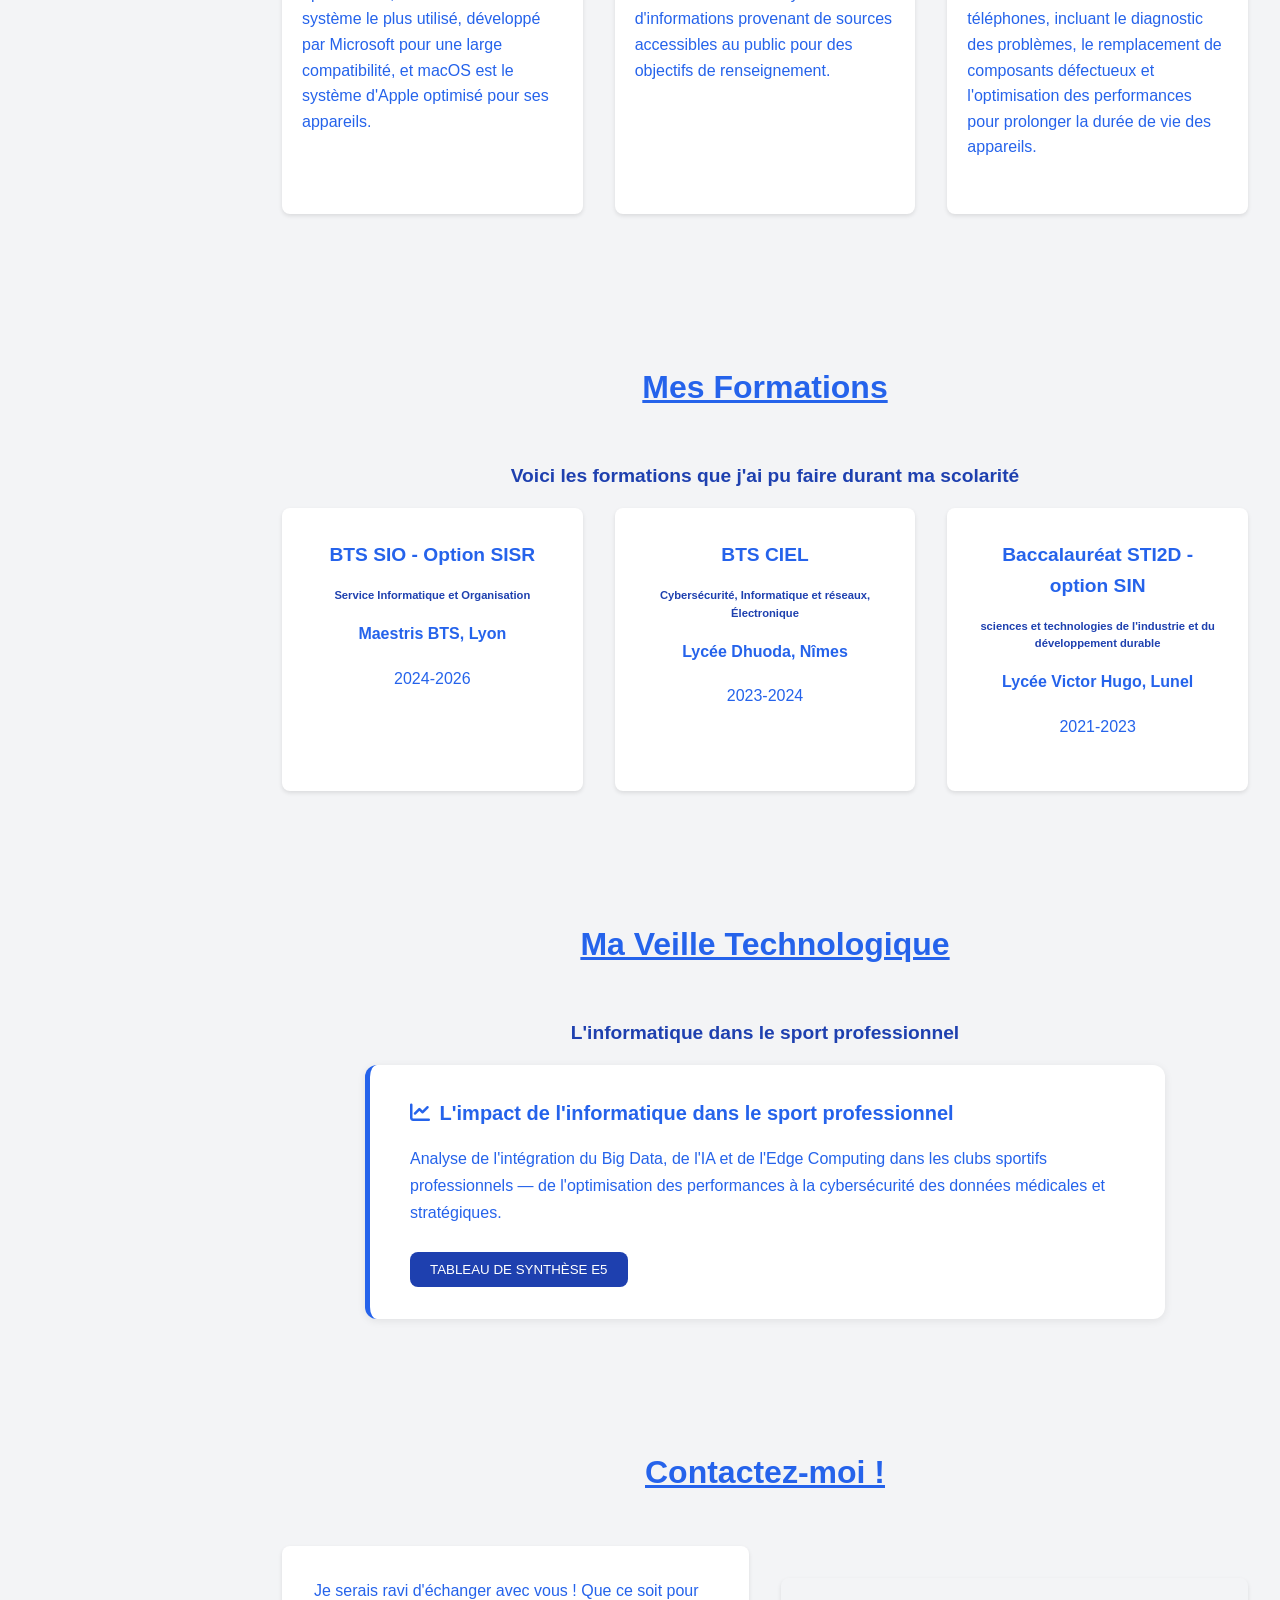
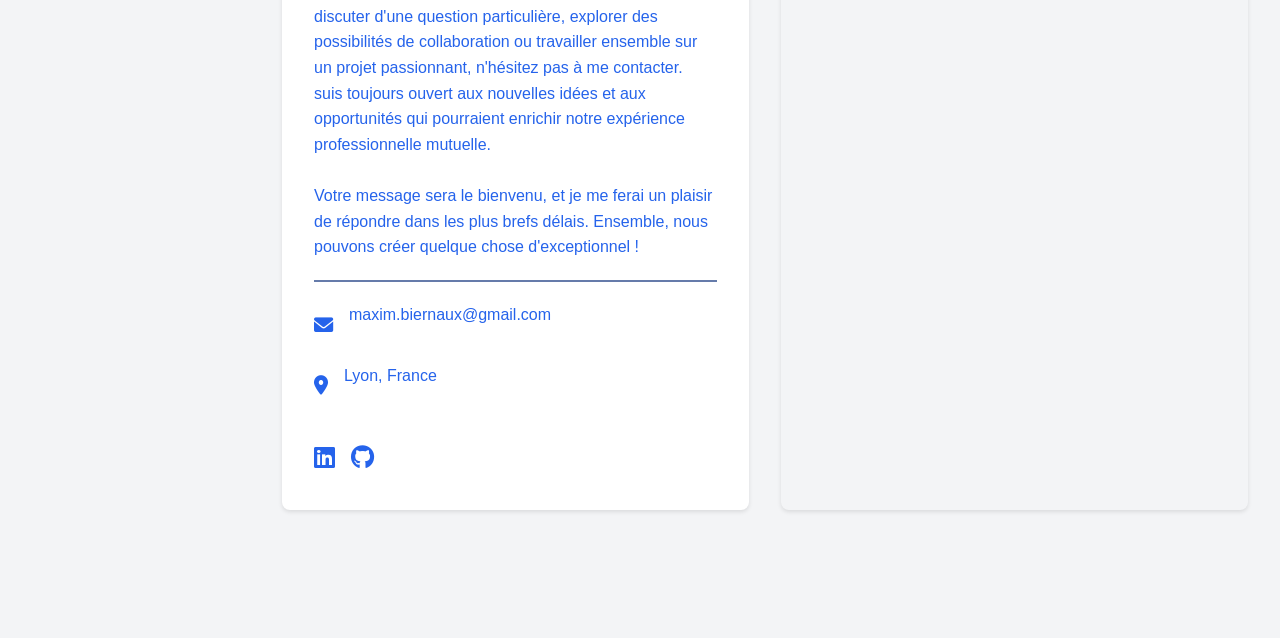
==== commit bcbd939b: "Update index.html" ====
--- a/index.html
+++ b/index.html
@@ -13,10 +13,10 @@
             <h2>Mon Portfolio</h2>
             <ul>
                 <li><a href="#accueil" class="active"><i class="fas fa-home"></i> Accueil</a></li>
-                <li><a href="#veille"><i class="fas fa-search"></i> Veille</a></li>
                 <li><a href="#experiences"><i class="fas fa-briefcase"></i> Expériences</a></li>
                 <li><a href="#compétences"><i class="fas fa-folder"></i> Compétences</a></li>
                 <li><a href="#formations"><i class="fas fa-graduation-cap"></i> Formations</a></li>
+                <li><a href="#veille"><i class="fas fa-search"></i> Veille</a></li>
                 <li><a href="#contact"><i class="fas fa-envelope"></i> Contact</a></li>
             </ul>
         </div> 
@@ -44,19 +44,6 @@
         </section>
 
 
-
-        <section id="veille" class="section">
-            <h2>Ma Veille Technologique</h2>
-            <h3>L'informatique dans le sport professionnel</h3>
-            <div class="veille-card">
-                <a href="projets/veille.html" target="_blank" class="veille-title">
-                    <i class="fas fa-chart-line"></i> L'impact de l'informatique dans le sport professionnel
-                </a>
-                <p class="veille-desc">
-                    Analyse de l'intégration du Big Data, de l'IA et de l'Edge Computing dans les clubs sportifs professionnels — de l'optimisation des performances à la cybersécurité des données médicales et stratégiques.
-                </p>
-            </div>
-        </section>
 
         <section id="projets" class="section">
             <h2>Projets Réalisés</h2>
@@ -234,6 +221,23 @@
             </div>
         </section>
 
+        <section id="veille" class="section">
+            <h2>Ma Veille Technologique</h2>
+            <h3>L'informatique dans le sport professionnel</h3>
+            <div class="veille-card">
+                <a href="projets/veille.html" target="_blank" class="veille-title">
+                    <i class="fas fa-chart-line"></i> L'impact de l'informatique dans le sport professionnel
+                </a>
+                <p class="veille-desc">
+                    Analyse de l'intégration du Big Data, de l'IA et de l'Edge Computing dans les clubs sportifs professionnels — de l'optimisation des performances à la cybersécurité des données médicales et stratégiques.
+                </p>
+                <br>
+                <a href="assets/link/Tableau-de-synthese-E5-BTS-SIO-2026.pdf" download>
+                    <button class="btn-telecharger">TABLEAU DE SYNTHÈSE E5</button>
+                </a>
+            </div>
+        </section>
+
         <section id="contact" class="section">
             <h2>Contactez-moi !</h2>
             <div class="contact-container">
--- a/assets/CSS/style.css
+++ b/assets/CSS/style.css
@@ -368,6 +368,43 @@
 button[type="submit"]:hover {
     background-color: var(--secondary-color);
 }
+
+/* ── Veille Technologique ── */
+.veille-card {
+    max-width: 800px;
+    margin: 0 auto;
+    background: white;
+    border-radius: 0.75rem;
+    padding: 2rem 2.5rem;
+    box-shadow: 0 2px 8px rgba(0, 0, 0, 0.08);
+    border-left: 5px solid var(--primary-color);
+}
+
+.veille-title {
+    display: inline-flex;
+    align-items: center;
+    gap: 0.6rem;
+    font-size: 1.25rem;
+    font-weight: 700;
+    color: var(--primary-color);
+    text-decoration: none;
+    margin-bottom: 1rem;
+    transition: color 0.2s;
+}
+
+.veille-title:hover {
+    color: var(--secondary-color);
+    text-decoration: underline;
+}
+
+.veille-desc {
+    font-size: 1rem;
+    color: #4b5563;
+    line-height: 1.7;
+    text-align: left !important;
+    margin-bottom: 0 !important;
+}
+/* ── Fin Veille Technologique ── */
 
 /* ── Projets Réalisés ── */
 .projects-grid {
@@ -470,4 +507,4 @@
     .contact-container {
         grid-template-columns: 1fr;
     }
-}+}
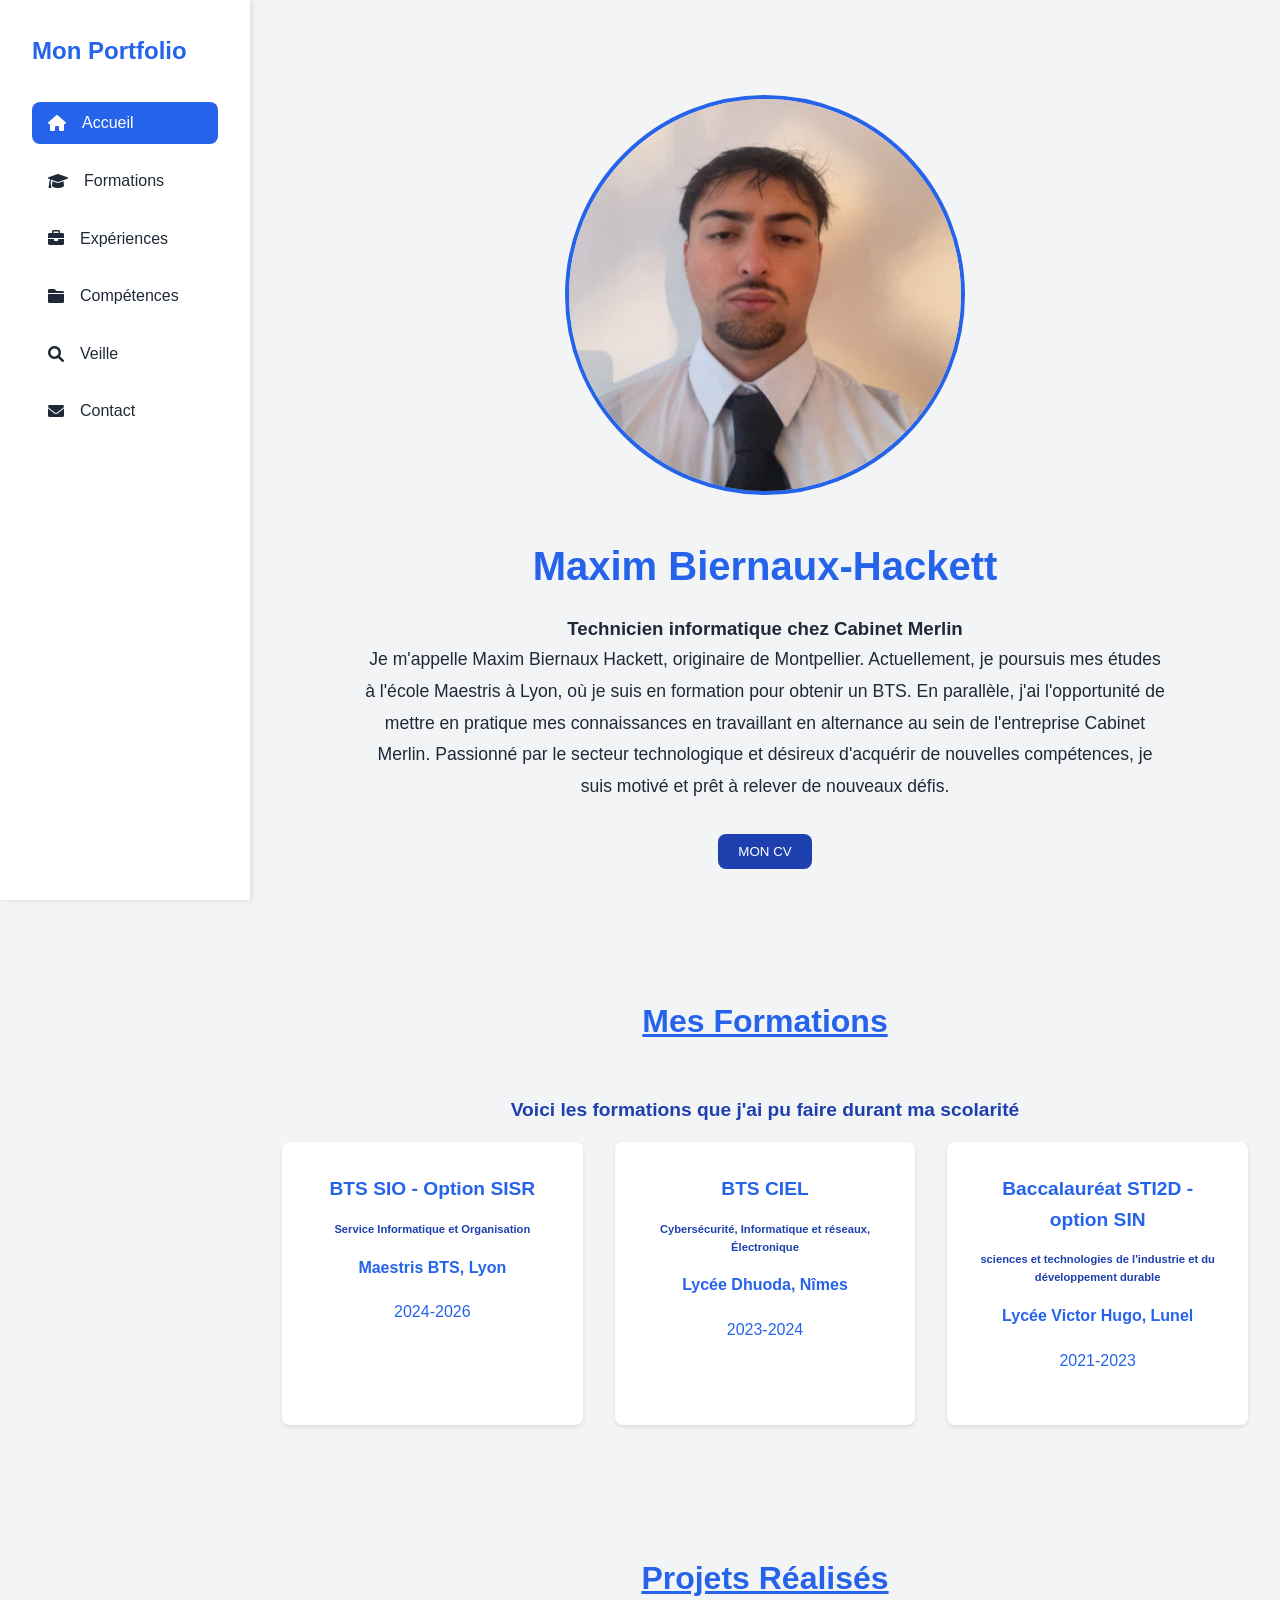
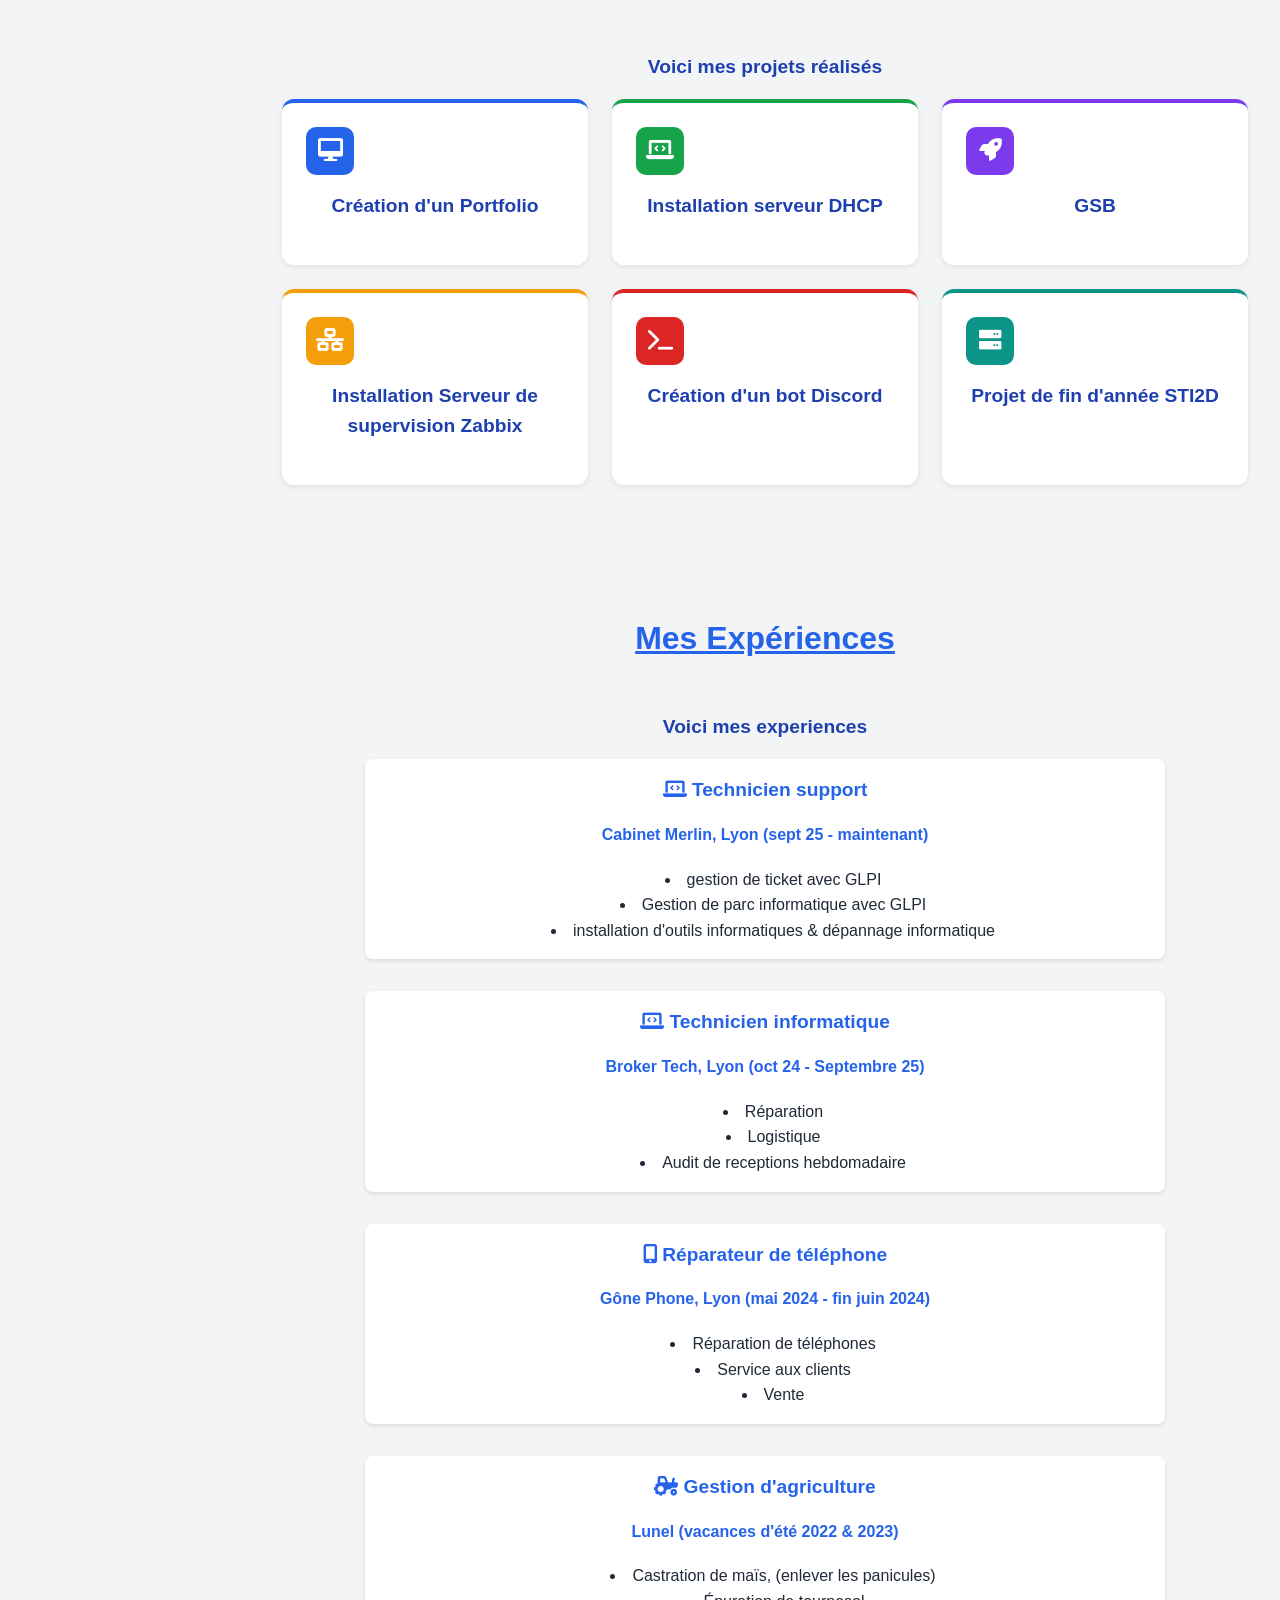
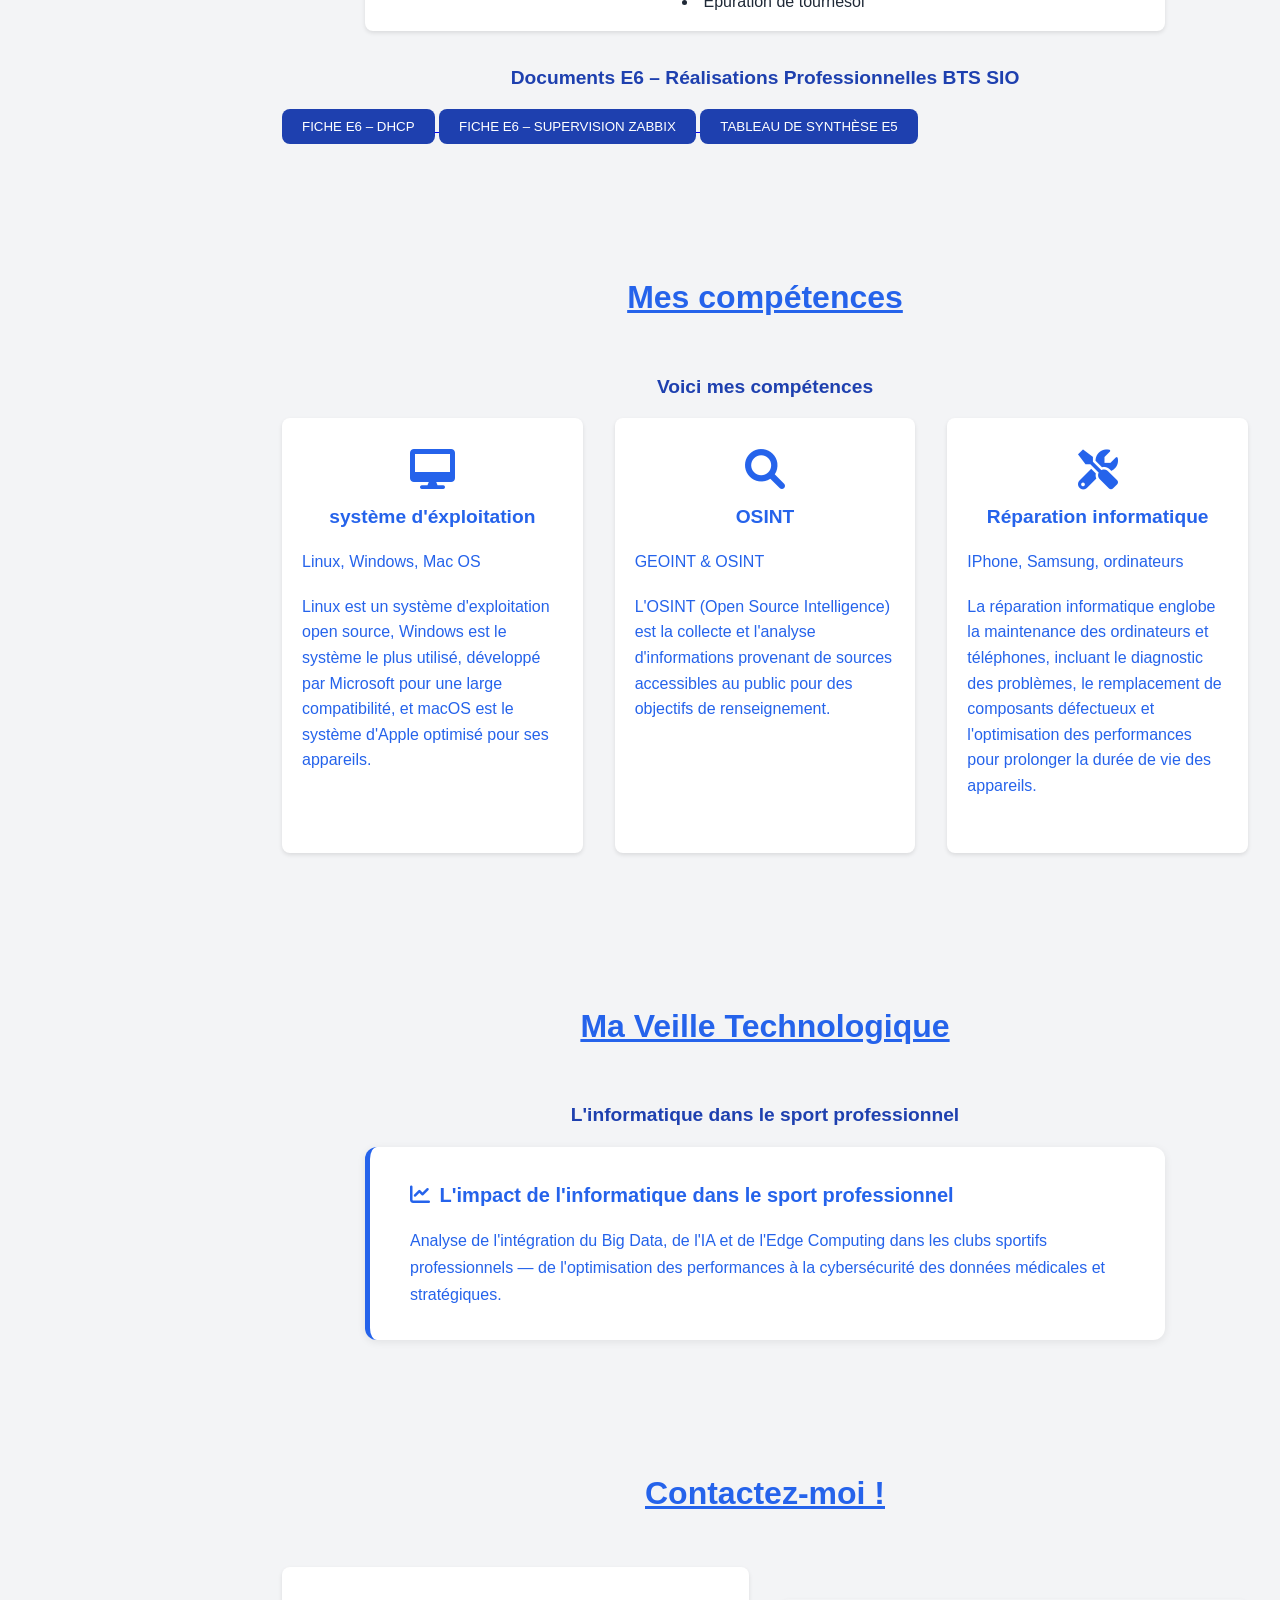
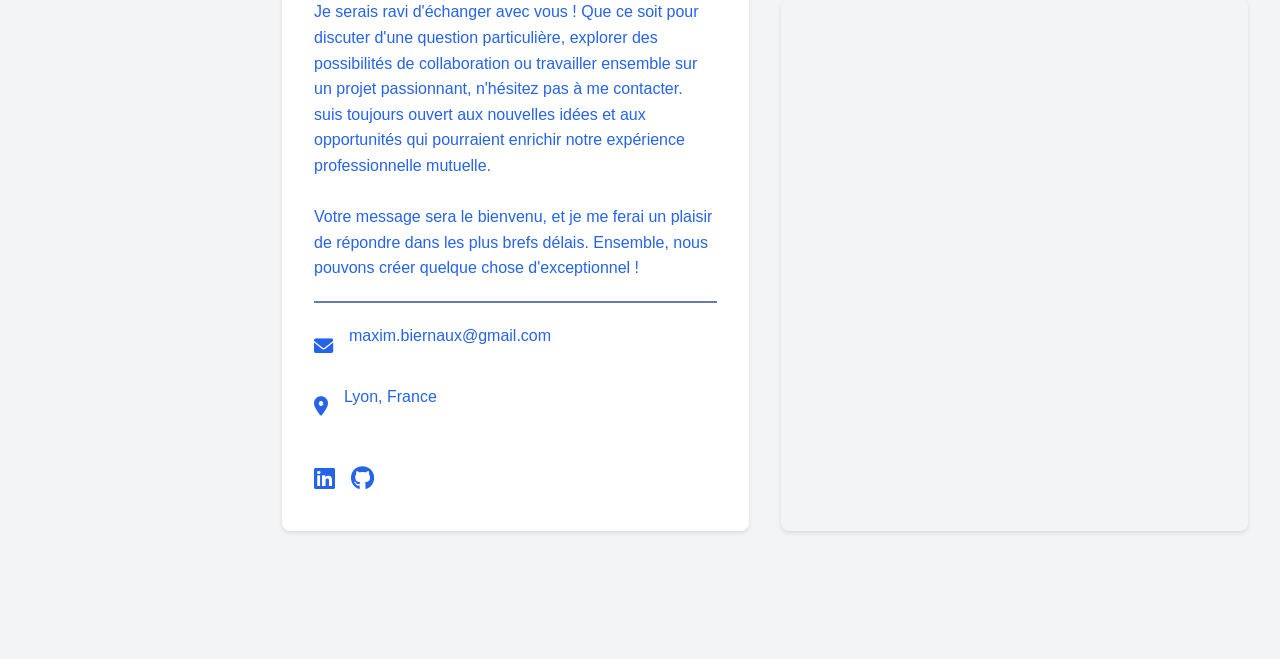
==== commit 0015ac17: "Update index.html" ====
--- a/index.html
+++ b/index.html
@@ -13,9 +13,9 @@
             <h2>Mon Portfolio</h2>
             <ul>
                 <li><a href="#accueil" class="active"><i class="fas fa-home"></i> Accueil</a></li>
+                <li><a href="#formations"><i class="fas fa-graduation-cap"></i> Formations</a></li>
                 <li><a href="#experiences"><i class="fas fa-briefcase"></i> Expériences</a></li>
                 <li><a href="#compétences"><i class="fas fa-folder"></i> Compétences</a></li>
-                <li><a href="#formations"><i class="fas fa-graduation-cap"></i> Formations</a></li>
                 <li><a href="#veille"><i class="fas fa-search"></i> Veille</a></li>
                 <li><a href="#contact"><i class="fas fa-envelope"></i> Contact</a></li>
             </ul>
@@ -43,7 +43,32 @@
             </div>
         </section>
 
-
+                       <section id="formations" class="section">
+            <h2></i> Mes Formations</h2>
+            <h3>Voici les formations que j'ai pu faire durant ma scolarité</h3>
+            <div class="education-grid">
+                <div class="education-item">
+                    <h3>BTS SIO - Option SISR</h3>
+                    <h4>Service Informatique et Organisation</h4>
+                    <form class="ecole">Maestris BTS, Lyon</form>
+                    <form class="annee">2024-2026</form>
+                </div>
+
+                <div class="education-item">
+                    <h3>BTS CIEL</h3>
+                    <h4>Cybersécurité, Informatique et réseaux, Électronique</h4>
+                    <form class="ecole">Lycée Dhuoda, Nîmes</form>
+                    <form class="annee">2023-2024</form>
+                </div>
+
+                <div class="education-item">
+                    <h3>Baccalauréat STI2D - option SIN</h3>
+                    <h4>sciences et technologies de l'industrie et du développement durable</h4>
+                    <form class="ecole">Lycée Victor Hugo, Lunel</form>
+                    <form class="annee">2021-2023</form>
+                </div>
+            </div>
+        </section>
 
         <section id="projets" class="section">
             <h2>Projets Réalisés</h2>
@@ -151,6 +176,21 @@
                     </div>
                 </div>
 
+            </div>
+
+            <div class="experience-docs">
+                <h3>Documents E6 – Réalisations Professionnelles BTS SIO</h3>
+                <div class="docs-grid">
+                    <a href="assets/link/E6_DHCP.pdf" download>
+                        <button class="btn-telecharger">FICHE E6 – DHCP</button>
+                    </a>
+                    <a href="assets/link/E6-SUPERVISION.pdf" download>
+                        <button class="btn-telecharger">FICHE E6 – SUPERVISION ZABBIX</button>
+                    </a>
+                    <a href="assets/link/Tableau-de-synthese-E5-BTS-SIO-2026.pdf" download>
+                        <button class="btn-telecharger">TABLEAU DE SYNTHÈSE E5</button>
+                    </a>
+                </div>
             </div>
         </section>
 
@@ -193,34 +233,6 @@
             </div>
         </section>
 
-
-                <section id="formations" class="section">
-            <h2></i> Mes Formations</h2>
-            <h3>Voici les formations que j'ai pu faire durant ma scolarité</h3>
-            <div class="education-grid">
-                <div class="education-item">
-                    <h3>BTS SIO - Option SISR</h3>
-                    <h4>Service Informatique et Organisation</h4>
-                    <form class="ecole">Maestris BTS, Lyon</form>
-                    <form class="annee">2024-2026</form>
-                </div>
-
-                <div class="education-item">
-                    <h3>BTS CIEL</h3>
-                    <h4>Cybersécurité, Informatique et réseaux, Électronique</h4>
-                    <form class="ecole">Lycée Dhuoda, Nîmes</form>
-                    <form class="annee">2023-2024</form>
-                </div>
-
-                <div class="education-item">
-                    <h3>Baccalauréat STI2D - option SIN</h3>
-                    <h4>sciences et technologies de l'industrie et du développement durable</h4>
-                    <form class="ecole">Lycée Victor Hugo, Lunel</form>
-                    <form class="annee">2021-2023</form>
-                </div>
-            </div>
-        </section>
-
         <section id="veille" class="section">
             <h2>Ma Veille Technologique</h2>
             <h3>L'informatique dans le sport professionnel</h3>
@@ -231,10 +243,6 @@
                 <p class="veille-desc">
                     Analyse de l'intégration du Big Data, de l'IA et de l'Edge Computing dans les clubs sportifs professionnels — de l'optimisation des performances à la cybersécurité des données médicales et stratégiques.
                 </p>
-                <br>
-                <a href="assets/link/Tableau-de-synthese-E5-BTS-SIO-2026.pdf" download>
-                    <button class="btn-telecharger">TABLEAU DE SYNTHÈSE E5</button>
-                </a>
             </div>
         </section>
 
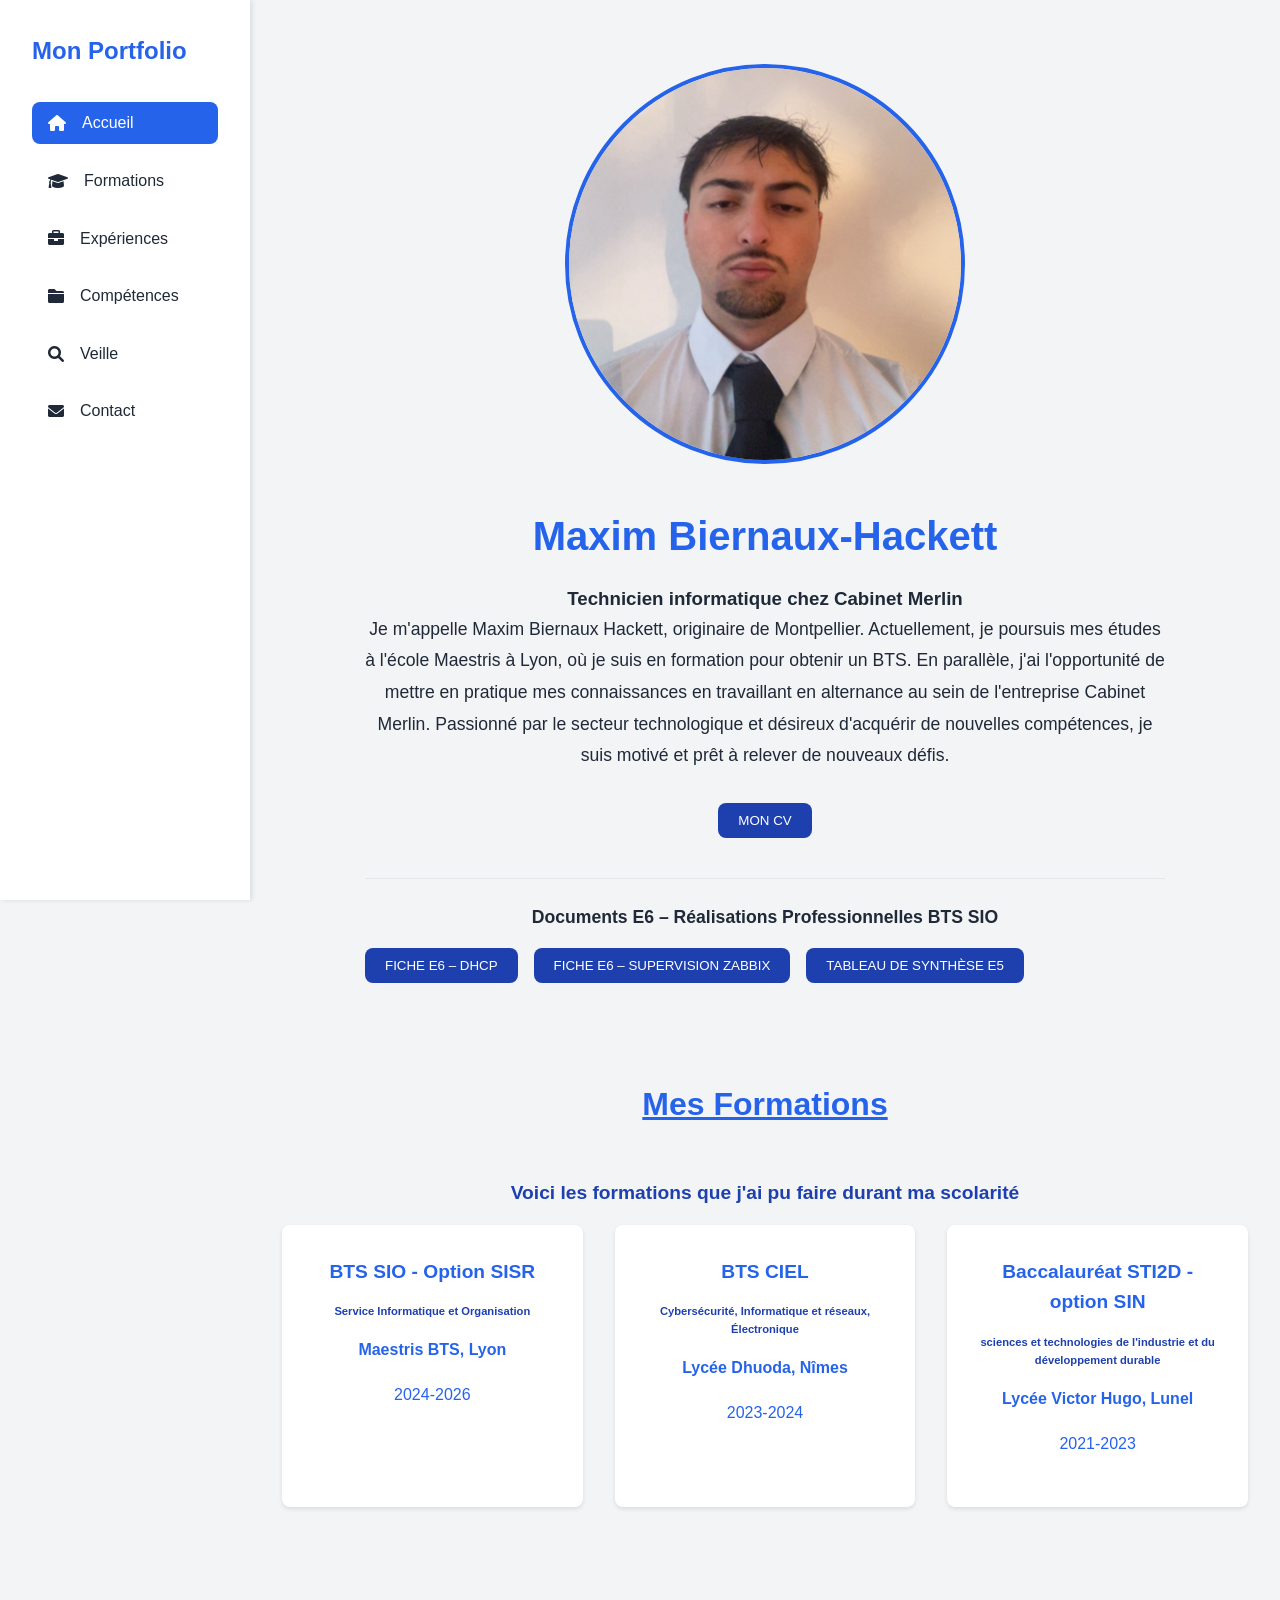
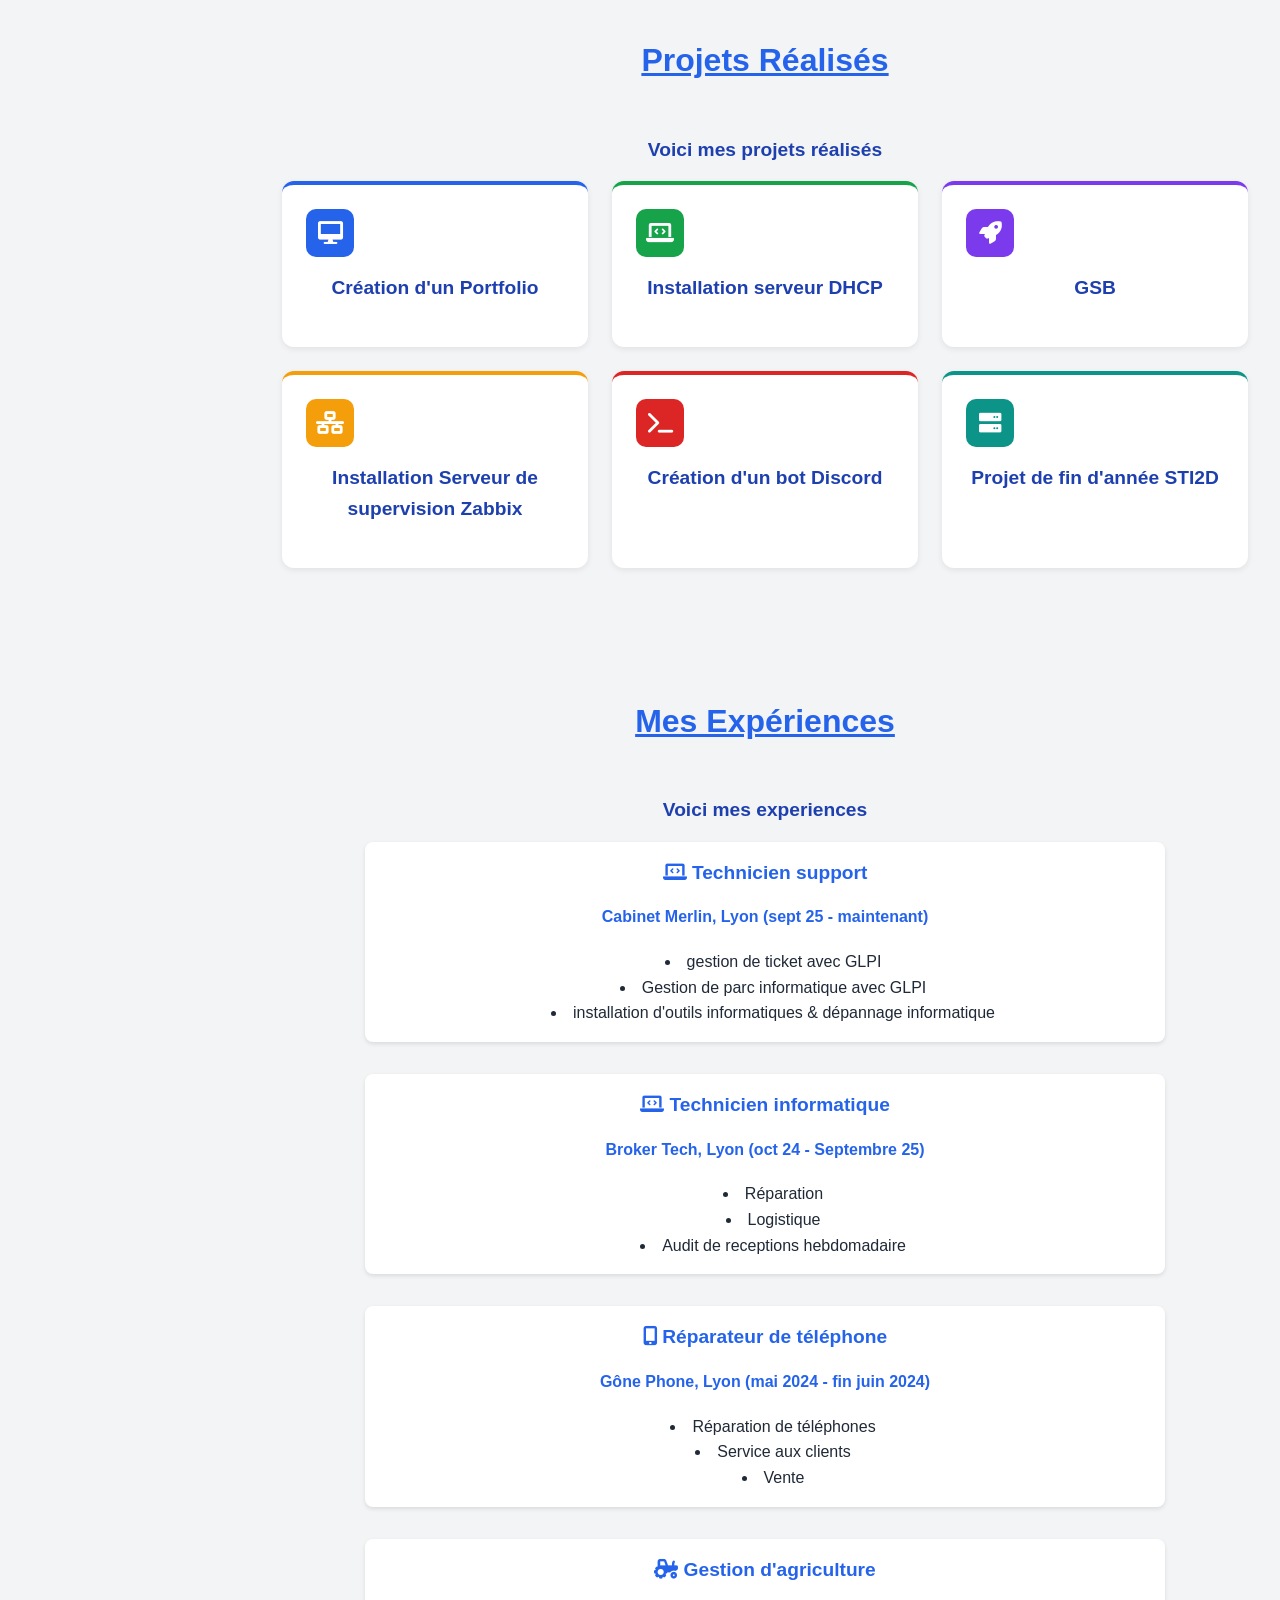
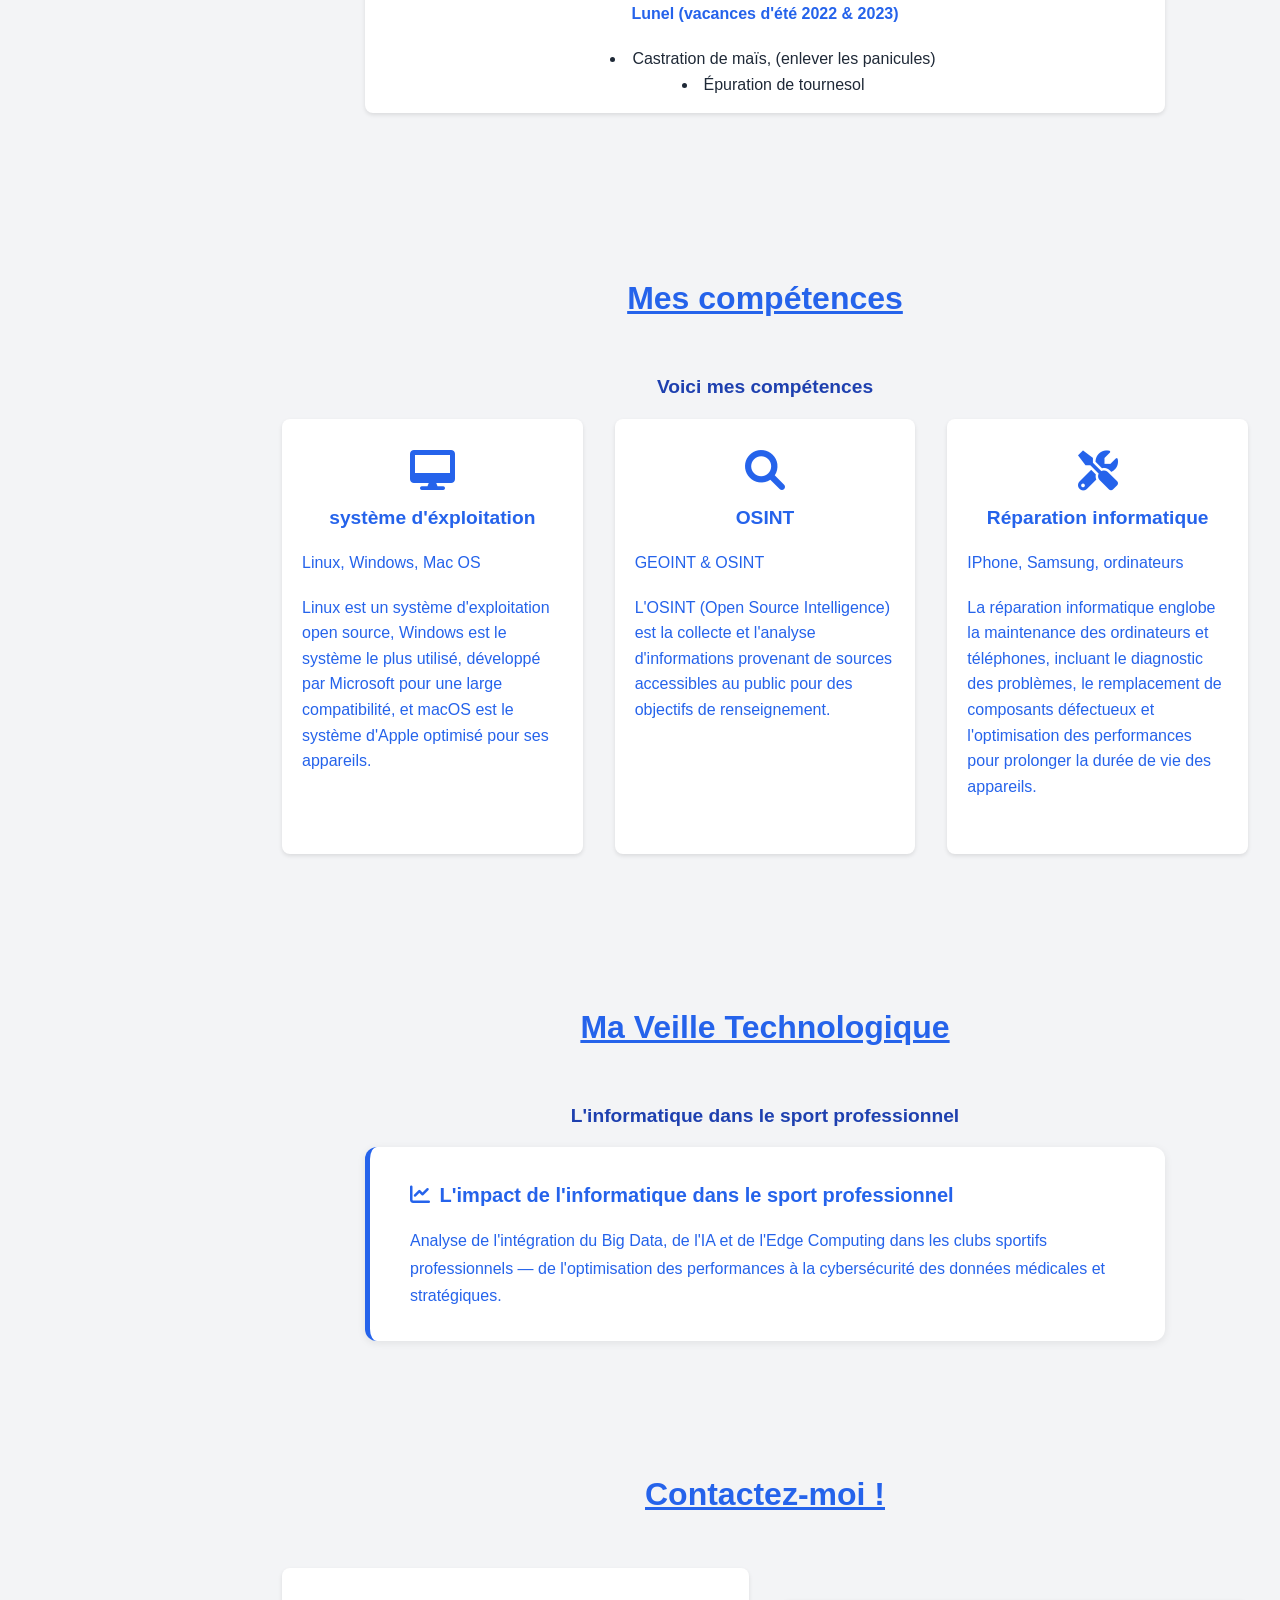
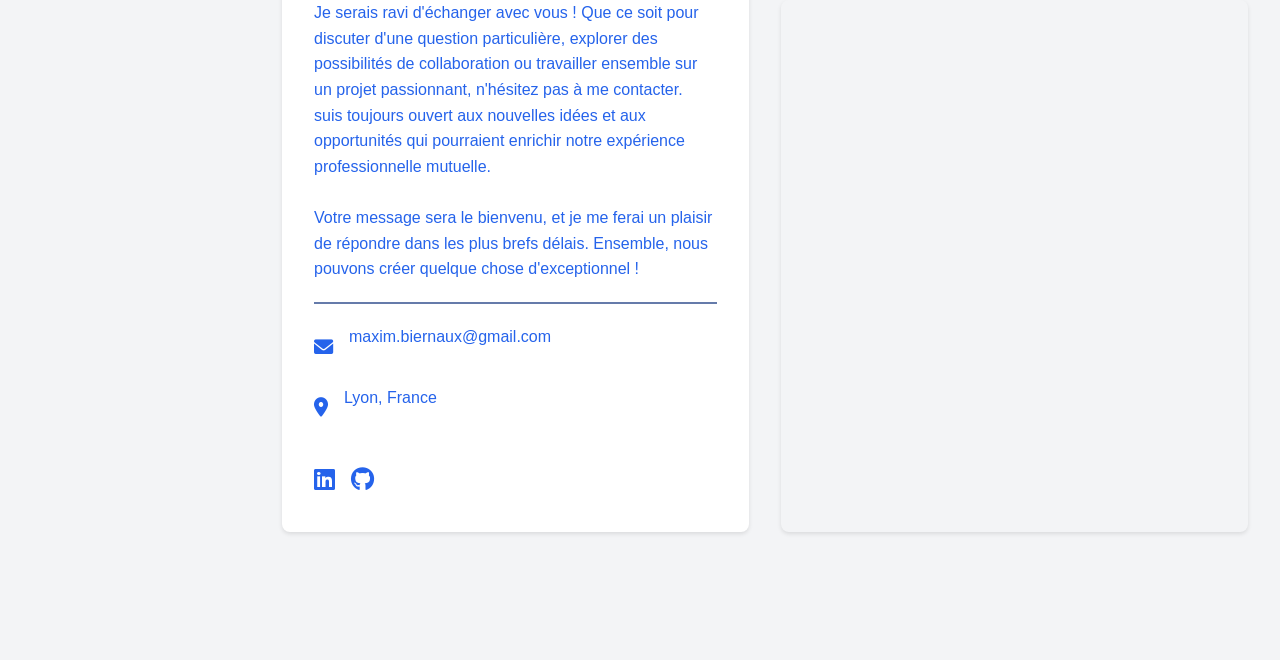
==== commit 39088f65: "Update index.html" ====
--- a/index.html
+++ b/index.html
@@ -38,147 +38,8 @@
                <a href="assets/link/15 rue Neuve, Lyon 69001.pdf" download>
   <button class="btn-telecharger">MON CV</button>
 </a>
-                </p>    
-               
-            </div>
-        </section>
-
-                       <section id="formations" class="section">
-            <h2></i> Mes Formations</h2>
-            <h3>Voici les formations que j'ai pu faire durant ma scolarité</h3>
-            <div class="education-grid">
-                <div class="education-item">
-                    <h3>BTS SIO - Option SISR</h3>
-                    <h4>Service Informatique et Organisation</h4>
-                    <form class="ecole">Maestris BTS, Lyon</form>
-                    <form class="annee">2024-2026</form>
-                </div>
-
-                <div class="education-item">
-                    <h3>BTS CIEL</h3>
-                    <h4>Cybersécurité, Informatique et réseaux, Électronique</h4>
-                    <form class="ecole">Lycée Dhuoda, Nîmes</form>
-                    <form class="annee">2023-2024</form>
-                </div>
-
-                <div class="education-item">
-                    <h3>Baccalauréat STI2D - option SIN</h3>
-                    <h4>sciences et technologies de l'industrie et du développement durable</h4>
-                    <form class="ecole">Lycée Victor Hugo, Lunel</form>
-                    <form class="annee">2021-2023</form>
-                </div>
-            </div>
-        </section>
-
-        <section id="projets" class="section">
-            <h2>Projets Réalisés</h2>
-            <h3>Voici mes projets réalisés</h3>
-            <div class="projects-grid">
-
-                <a href="projets/portfolio.html" target="_blank" class="project-card project-card--blue">
-                    <div class="project-card__icon project-card__icon--blue">
-                        <i class="fas fa-desktop"></i>
-                    </div>
-                    <h3>Création d'un Portfolio</h3>
-                    <p class="project-card__desc"></p>
-                </a>
-
-                <a href="projets/dhcp.html" target="_blank" class="project-card project-card--green">
-                    <div class="project-card__icon project-card__icon--green">
-                        <i class="fas fa-laptop-code"></i>
-                    </div>
-                    <h3>Installation serveur DHCP</h3>
-                    <p class="project-card__desc"></p>
-                </a>
-
-                <a href="projets/gsb.html" target="_blank" class="project-card project-card--purple">
-                    <div class="project-card__icon project-card__icon--purple">
-                        <i class="fas fa-rocket"></i>
-                    </div>
-                    <h3>GSB</h3>
-                    <p class="project-card__desc"></p>
-                </a>
-
-                <a href="projets/zabbix.html" target="_blank" class="project-card project-card--orange">
-                    <div class="project-card__icon project-card__icon--orange">
-                        <i class="fas fa-network-wired"></i>
-                    </div>
-                    <h3>Installation Serveur de supervision Zabbix</h3>
-                    <p class="project-card__desc"></p>
-                </a>
-
-                <a href="projets/bot-discord.html" target="_blank" class="project-card project-card--red">
-                    <div class="project-card__icon project-card__icon--red">
-                        <i class="fas fa-terminal"></i>
-                    </div>
-                    <h3>Création d'un bot Discord</h3>
-                    <p class="project-card__desc"></p>
-                </a>
-
-                <a href="projets/sti2d.html" target="_blank" class="project-card project-card--teal">
-                    <div class="project-card__icon project-card__icon--teal">
-                        <i class="fas fa-server"></i>
-                    </div>
-                    <h3>Projet de fin d'année STI2D</h3>
-                    <p class="project-card__desc"></p>
-                </a>
-
-            </div>
-        </section>
-
-        <section id="experiences" class="section">
-            <h2> Mes Expériences</h2> 
-            <h3>Voici mes experiences</h3>
-            <div class="timeline">
-                <div class="timeline-item">
-                    <div class="timeline-content">
-                        <h3><i class="fas fa-laptop-code"></i> Technicien support</h3>
-                        <form class="timeline-date">Cabinet Merlin, Lyon (sept 25 - maintenant)</form>
-                        <ul>
-                            <li>gestion de ticket avec GLPI</li>
-                            <li>Gestion de parc informatique avec GLPI</li>     
-                            <li>installation d'outils informatiques & dépannage informatique</li>
-                        </ul>
-                    </div>
-                </div>
-                <div class="timeline-item">
-                    <div class="timeline-content">
-                        <h3><i class="fas fa-laptop-code"></i> Technicien informatique</h3>
-                        <form class="timeline-date">Broker Tech, Lyon (oct 24 - Septembre 25)</form>
-                        <ul>
-                            <li>Réparation </li>
-                            <li>Logistique</li>     
-                            <li>Audit de receptions hebdomadaire</li>
-                        </ul>
-                    </div>
-                </div>
-
-                <div class="timeline-item">
-                    <div class="timeline-content">
-                        <h3><i class="fas fa-mobile-alt"></i> Réparateur de téléphone</h3>
-                        <form class="timeline-date">Gône Phone, Lyon (mai 2024 - fin juin 2024)</form>
-                        <ul>
-                            <li>Réparation de téléphones</li>
-                            <li>Service aux clients</li>
-                            <li>Vente</li>
-                        </ul>
-                    </div>
-                </div>
-
-                <div class="timeline-item">
-                    <div class="timeline-content">
-                        <h3><i class="fas fa-tractor"></i> Gestion d'agriculture</h3>
-                        <form class="timeline-date">Lunel (vacances d'été 2022 & 2023)</form>
-                        <ul>
-                            <li>Castration de maïs, (enlever les panicules)</li>
-                            <li>Épuration de tournesol</li>
-                        </ul>
-                    </div>
-                </div>
-
-            </div>
-
-            <div class="experience-docs">
+
+<div class="experience-docs">
                 <h3>Documents E6 – Réalisations Professionnelles BTS SIO</h3>
                 <div class="docs-grid">
                     <a href="assets/link/E6_DHCP.pdf" download>
@@ -192,6 +53,146 @@
                     </a>
                 </div>
             </div>
+
+                </p>    
+               
+            </div>
+        </section>
+
+                       <section id="formations" class="section">
+            <h2></i> Mes Formations</h2>
+            <h3>Voici les formations que j'ai pu faire durant ma scolarité</h3>
+            <div class="education-grid">
+                <div class="education-item">
+                    <h3>BTS SIO - Option SISR</h3>
+                    <h4>Service Informatique et Organisation</h4>
+                    <form class="ecole">Maestris BTS, Lyon</form>
+                    <form class="annee">2024-2026</form>
+                </div>
+
+                <div class="education-item">
+                    <h3>BTS CIEL</h3>
+                    <h4>Cybersécurité, Informatique et réseaux, Électronique</h4>
+                    <form class="ecole">Lycée Dhuoda, Nîmes</form>
+                    <form class="annee">2023-2024</form>
+                </div>
+
+                <div class="education-item">
+                    <h3>Baccalauréat STI2D - option SIN</h3>
+                    <h4>sciences et technologies de l'industrie et du développement durable</h4>
+                    <form class="ecole">Lycée Victor Hugo, Lunel</form>
+                    <form class="annee">2021-2023</form>
+                </div>
+            </div>
+        </section>
+
+        <section id="projets" class="section">
+            <h2>Projets Réalisés</h2>
+            <h3>Voici mes projets réalisés</h3>
+            <div class="projects-grid">
+
+                <a href="projets/portfolio.html" target="_blank" class="project-card project-card--blue">
+                    <div class="project-card__icon project-card__icon--blue">
+                        <i class="fas fa-desktop"></i>
+                    </div>
+                    <h3>Création d'un Portfolio</h3>
+                    <p class="project-card__desc"></p>
+                </a>
+
+                <a href="projets/dhcp.html" target="_blank" class="project-card project-card--green">
+                    <div class="project-card__icon project-card__icon--green">
+                        <i class="fas fa-laptop-code"></i>
+                    </div>
+                    <h3>Installation serveur DHCP</h3>
+                    <p class="project-card__desc"></p>
+                </a>
+
+                <a href="projets/gsb.html" target="_blank" class="project-card project-card--purple">
+                    <div class="project-card__icon project-card__icon--purple">
+                        <i class="fas fa-rocket"></i>
+                    </div>
+                    <h3>GSB</h3>
+                    <p class="project-card__desc"></p>
+                </a>
+
+                <a href="projets/zabbix.html" target="_blank" class="project-card project-card--orange">
+                    <div class="project-card__icon project-card__icon--orange">
+                        <i class="fas fa-network-wired"></i>
+                    </div>
+                    <h3>Installation Serveur de supervision Zabbix</h3>
+                    <p class="project-card__desc"></p>
+                </a>
+
+                <a href="projets/bot-discord.html" target="_blank" class="project-card project-card--red">
+                    <div class="project-card__icon project-card__icon--red">
+                        <i class="fas fa-terminal"></i>
+                    </div>
+                    <h3>Création d'un bot Discord</h3>
+                    <p class="project-card__desc"></p>
+                </a>
+
+                <a href="projets/sti2d.html" target="_blank" class="project-card project-card--teal">
+                    <div class="project-card__icon project-card__icon--teal">
+                        <i class="fas fa-server"></i>
+                    </div>
+                    <h3>Projet de fin d'année STI2D</h3>
+                    <p class="project-card__desc"></p>
+                </a>
+
+            </div>
+        </section>
+
+        <section id="experiences" class="section">
+            <h2> Mes Expériences</h2> 
+            <h3>Voici mes experiences</h3>
+            <div class="timeline">
+                <div class="timeline-item">
+                    <div class="timeline-content">
+                        <h3><i class="fas fa-laptop-code"></i> Technicien support</h3>
+                        <form class="timeline-date">Cabinet Merlin, Lyon (sept 25 - maintenant)</form>
+                        <ul>
+                            <li>gestion de ticket avec GLPI</li>
+                            <li>Gestion de parc informatique avec GLPI</li>     
+                            <li>installation d'outils informatiques & dépannage informatique</li>
+                        </ul>
+                    </div>
+                </div>
+                <div class="timeline-item">
+                    <div class="timeline-content">
+                        <h3><i class="fas fa-laptop-code"></i> Technicien informatique</h3>
+                        <form class="timeline-date">Broker Tech, Lyon (oct 24 - Septembre 25)</form>
+                        <ul>
+                            <li>Réparation </li>
+                            <li>Logistique</li>     
+                            <li>Audit de receptions hebdomadaire</li>
+                        </ul>
+                    </div>
+                </div>
+
+                <div class="timeline-item">
+                    <div class="timeline-content">
+                        <h3><i class="fas fa-mobile-alt"></i> Réparateur de téléphone</h3>
+                        <form class="timeline-date">Gône Phone, Lyon (mai 2024 - fin juin 2024)</form>
+                        <ul>
+                            <li>Réparation de téléphones</li>
+                            <li>Service aux clients</li>
+                            <li>Vente</li>
+                        </ul>
+                    </div>
+                </div>
+
+                <div class="timeline-item">
+                    <div class="timeline-content">
+                        <h3><i class="fas fa-tractor"></i> Gestion d'agriculture</h3>
+                        <form class="timeline-date">Lunel (vacances d'été 2022 & 2023)</form>
+                        <ul>
+                            <li>Castration de maïs, (enlever les panicules)</li>
+                            <li>Épuration de tournesol</li>
+                        </ul>
+                    </div>
+                </div>
+
+            </div>
         </section>
 
         <section id="compétences" class="section">
--- a/assets/CSS/style.css
+++ b/assets/CSS/style.css
@@ -8,11 +8,34 @@
 
 
 .btn-telecharger {
-  background-color: #1e40af; 
-  color: white;              
-  border: none;             
-  border-radius: 8px;        
-  padding: 10px 20px;        
+  background-color: #1e40af;
+  color: white;
+  border: none;
+  border-radius: 8px;
+  padding: 10px 20px;
+  cursor: pointer;
+}
+
+.btn-telecharger:hover {
+  background-color: #2563eb;
+}
+
+.experience-docs {
+  margin-top: 2.5rem;
+  padding-top: 1.5rem;
+  border-top: 1px solid #e5e7eb;
+}
+
+.experience-docs h3 {
+  font-size: 1.1rem;
+  color: var(--text-color);
+  margin-bottom: 1rem;
+}
+
+.docs-grid {
+  display: flex;
+  flex-wrap: wrap;
+  gap: 1rem;
 }
 
 * {
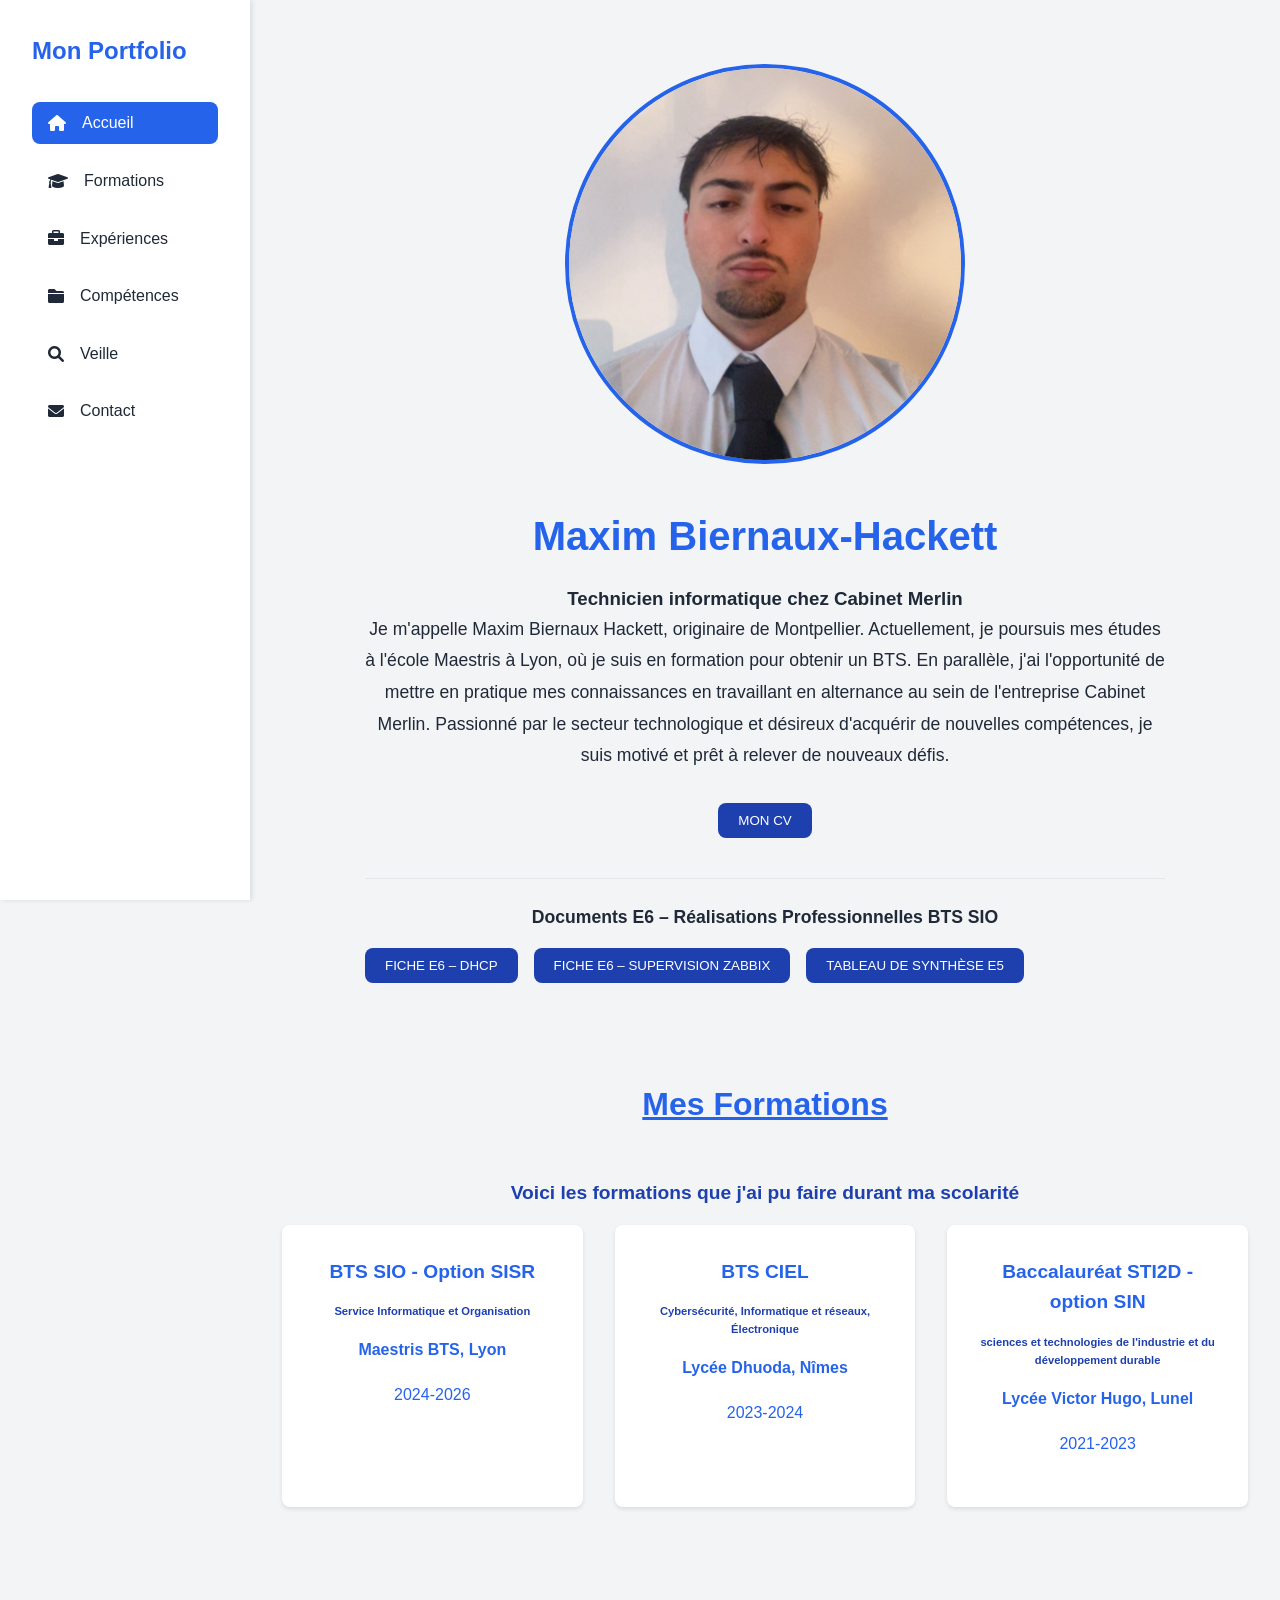
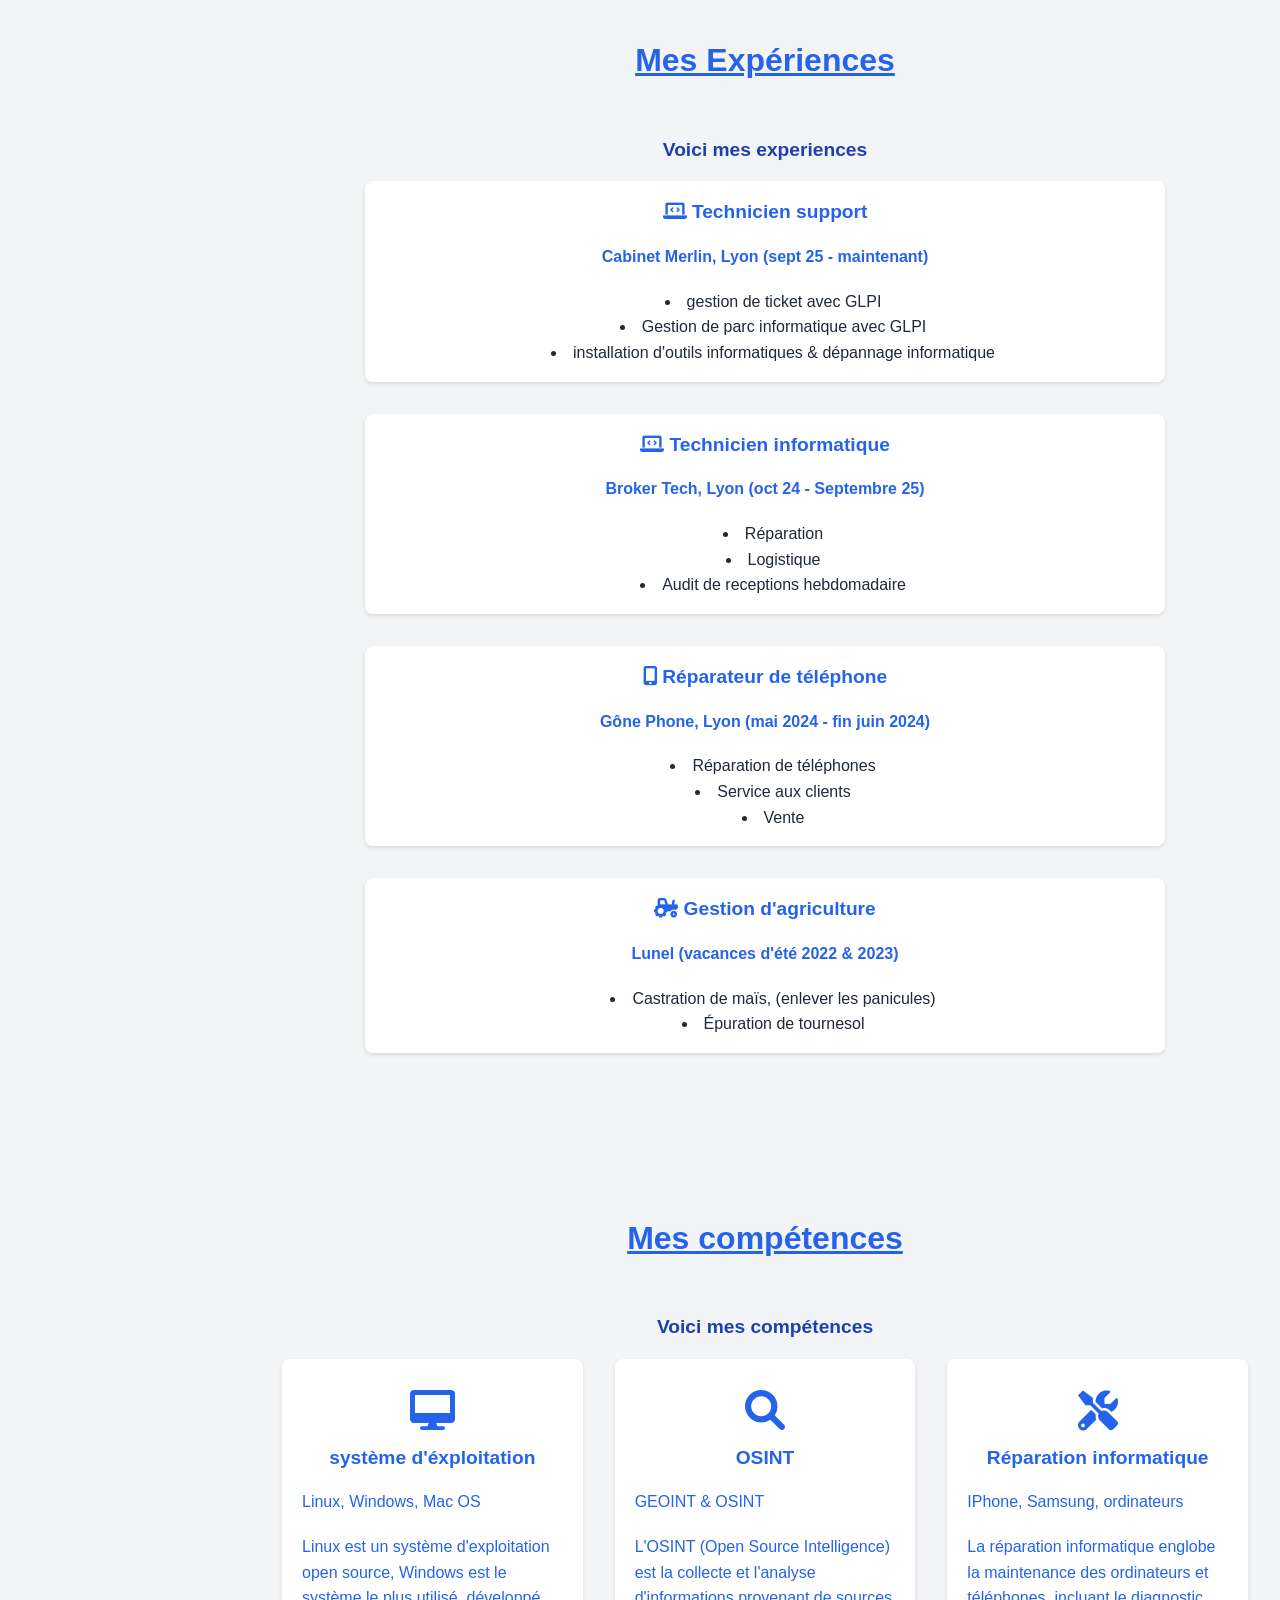
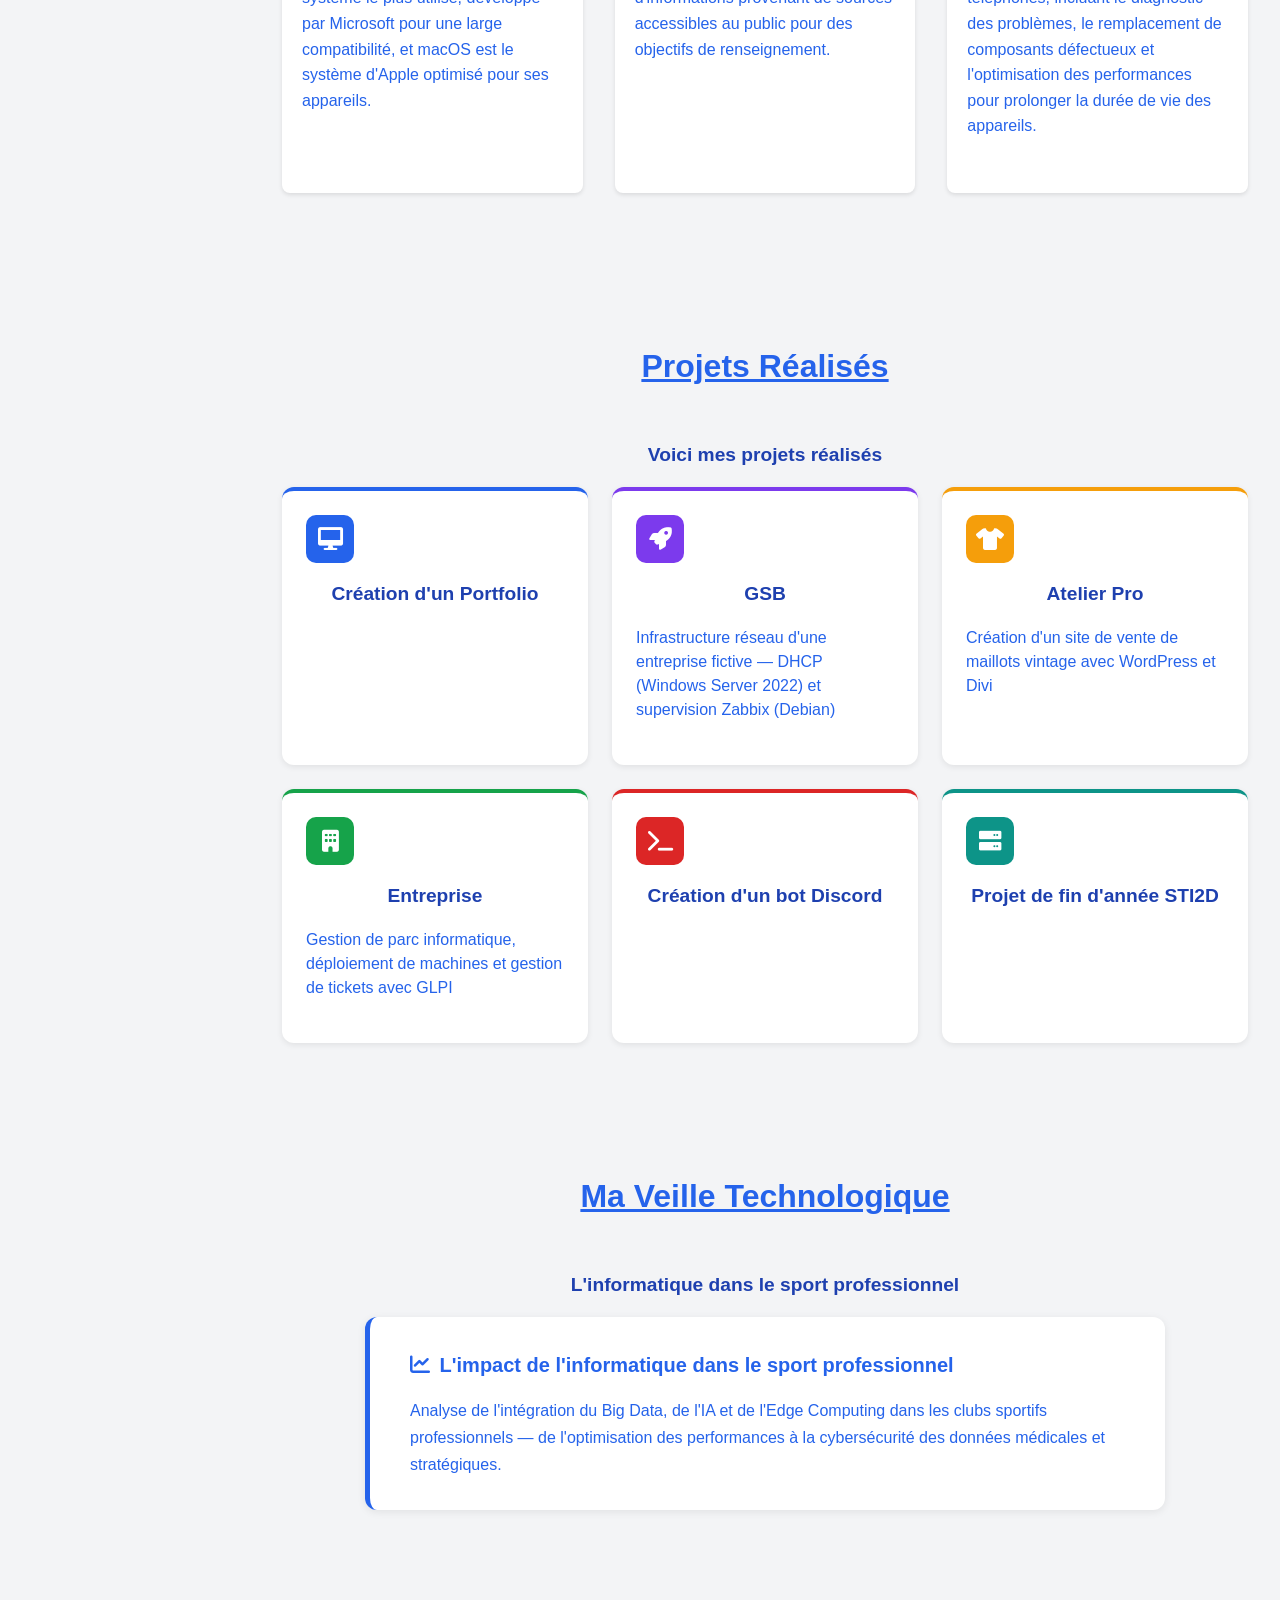
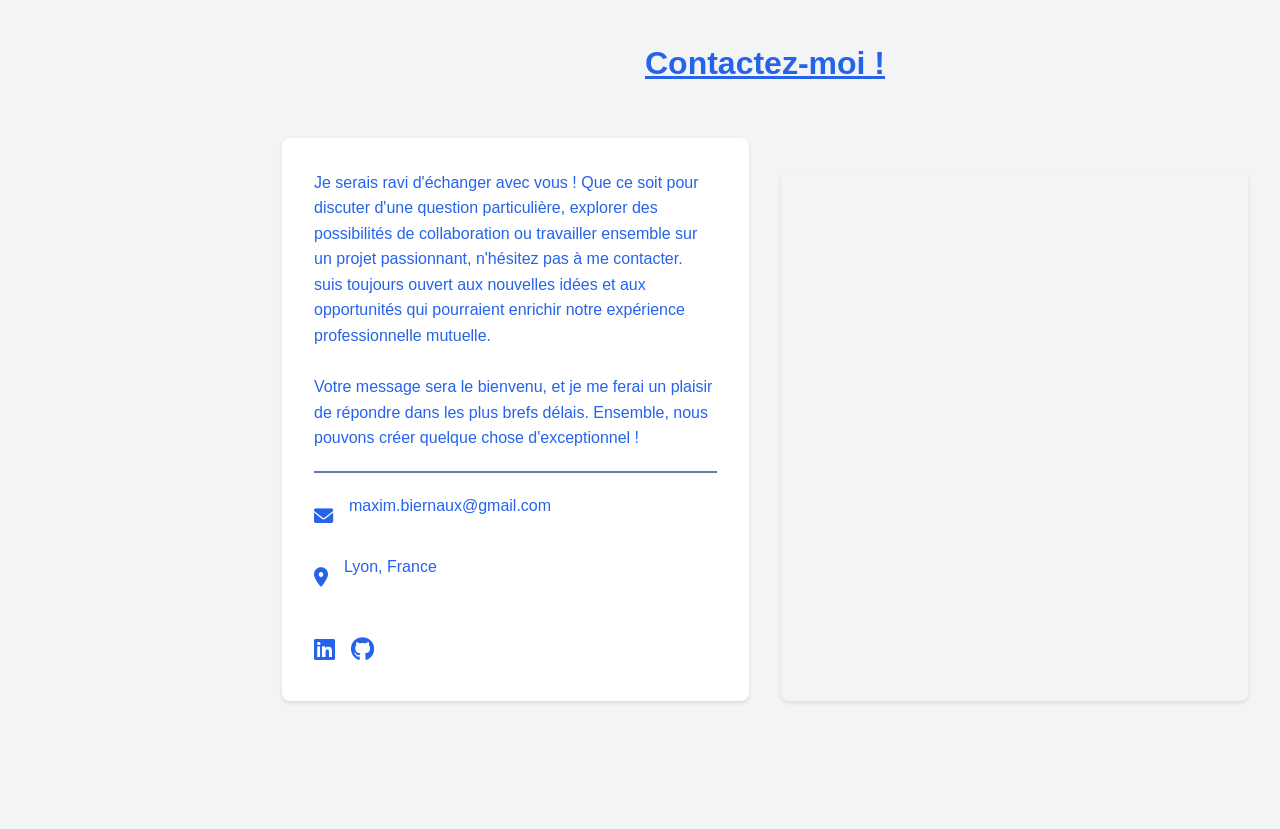
==== commit f9934ac3: "Update index.html" ====
--- a/index.html
+++ b/index.html
@@ -86,62 +86,6 @@
             </div>
         </section>
 
-        <section id="projets" class="section">
-            <h2>Projets Réalisés</h2>
-            <h3>Voici mes projets réalisés</h3>
-            <div class="projects-grid">
-
-                <a href="projets/portfolio.html" target="_blank" class="project-card project-card--blue">
-                    <div class="project-card__icon project-card__icon--blue">
-                        <i class="fas fa-desktop"></i>
-                    </div>
-                    <h3>Création d'un Portfolio</h3>
-                    <p class="project-card__desc"></p>
-                </a>
-
-                <a href="projets/dhcp.html" target="_blank" class="project-card project-card--green">
-                    <div class="project-card__icon project-card__icon--green">
-                        <i class="fas fa-laptop-code"></i>
-                    </div>
-                    <h3>Installation serveur DHCP</h3>
-                    <p class="project-card__desc"></p>
-                </a>
-
-                <a href="projets/gsb.html" target="_blank" class="project-card project-card--purple">
-                    <div class="project-card__icon project-card__icon--purple">
-                        <i class="fas fa-rocket"></i>
-                    </div>
-                    <h3>GSB</h3>
-                    <p class="project-card__desc"></p>
-                </a>
-
-                <a href="projets/zabbix.html" target="_blank" class="project-card project-card--orange">
-                    <div class="project-card__icon project-card__icon--orange">
-                        <i class="fas fa-network-wired"></i>
-                    </div>
-                    <h3>Installation Serveur de supervision Zabbix</h3>
-                    <p class="project-card__desc"></p>
-                </a>
-
-                <a href="projets/bot-discord.html" target="_blank" class="project-card project-card--red">
-                    <div class="project-card__icon project-card__icon--red">
-                        <i class="fas fa-terminal"></i>
-                    </div>
-                    <h3>Création d'un bot Discord</h3>
-                    <p class="project-card__desc"></p>
-                </a>
-
-                <a href="projets/sti2d.html" target="_blank" class="project-card project-card--teal">
-                    <div class="project-card__icon project-card__icon--teal">
-                        <i class="fas fa-server"></i>
-                    </div>
-                    <h3>Projet de fin d'année STI2D</h3>
-                    <p class="project-card__desc"></p>
-                </a>
-
-            </div>
-        </section>
-
         <section id="experiences" class="section">
             <h2> Mes Expériences</h2> 
             <h3>Voici mes experiences</h3>
@@ -234,6 +178,62 @@
             </div>
         </section>
 
+        <section id="projets" class="section">
+            <h2>Projets Réalisés</h2>
+            <h3>Voici mes projets réalisés</h3>
+            <div class="projects-grid">
+
+                <a href="projets/portfolio.html" target="_blank" class="project-card project-card--blue">
+                    <div class="project-card__icon project-card__icon--blue">
+                        <i class="fas fa-desktop"></i>
+                    </div>
+                    <h3>Création d'un Portfolio</h3>
+                    <p class="project-card__desc"></p>
+                </a>
+
+                <a href="projets/gsb.html" target="_blank" class="project-card project-card--purple">
+                    <div class="project-card__icon project-card__icon--purple">
+                        <i class="fas fa-rocket"></i>
+                    </div>
+                    <h3>GSB</h3>
+                    <p class="project-card__desc">Infrastructure réseau d'une entreprise fictive — DHCP (Windows Server 2022) et supervision Zabbix (Debian)</p>
+                </a>
+
+                <a href="projets/atelier-pro.html" target="_blank" class="project-card project-card--orange">
+                    <div class="project-card__icon project-card__icon--orange">
+                        <i class="fas fa-tshirt"></i>
+                    </div>
+                    <h3>Atelier Pro</h3>
+                    <p class="project-card__desc">Création d'un site de vente de maillots vintage avec WordPress et Divi</p>
+                </a>
+
+                <a href="projets/entreprise.html" target="_blank" class="project-card project-card--green">
+                    <div class="project-card__icon project-card__icon--green">
+                        <i class="fas fa-building"></i>
+                    </div>
+                    <h3>Entreprise</h3>
+                    <p class="project-card__desc">Gestion de parc informatique, déploiement de machines et gestion de tickets avec GLPI</p>
+                </a>
+
+                <a href="projets/bot-discord.html" target="_blank" class="project-card project-card--red">
+                    <div class="project-card__icon project-card__icon--red">
+                        <i class="fas fa-terminal"></i>
+                    </div>
+                    <h3>Création d'un bot Discord</h3>
+                    <p class="project-card__desc"></p>
+                </a>
+
+                <a href="projets/sti2d.html" target="_blank" class="project-card project-card--teal">
+                    <div class="project-card__icon project-card__icon--teal">
+                        <i class="fas fa-server"></i>
+                    </div>
+                    <h3>Projet de fin d'année STI2D</h3>
+                    <p class="project-card__desc"></p>
+                </a>
+
+            </div>
+        </section>
+
         <section id="veille" class="section">
             <h2>Ma Veille Technologique</h2>
             <h3>L'informatique dans le sport professionnel</h3>
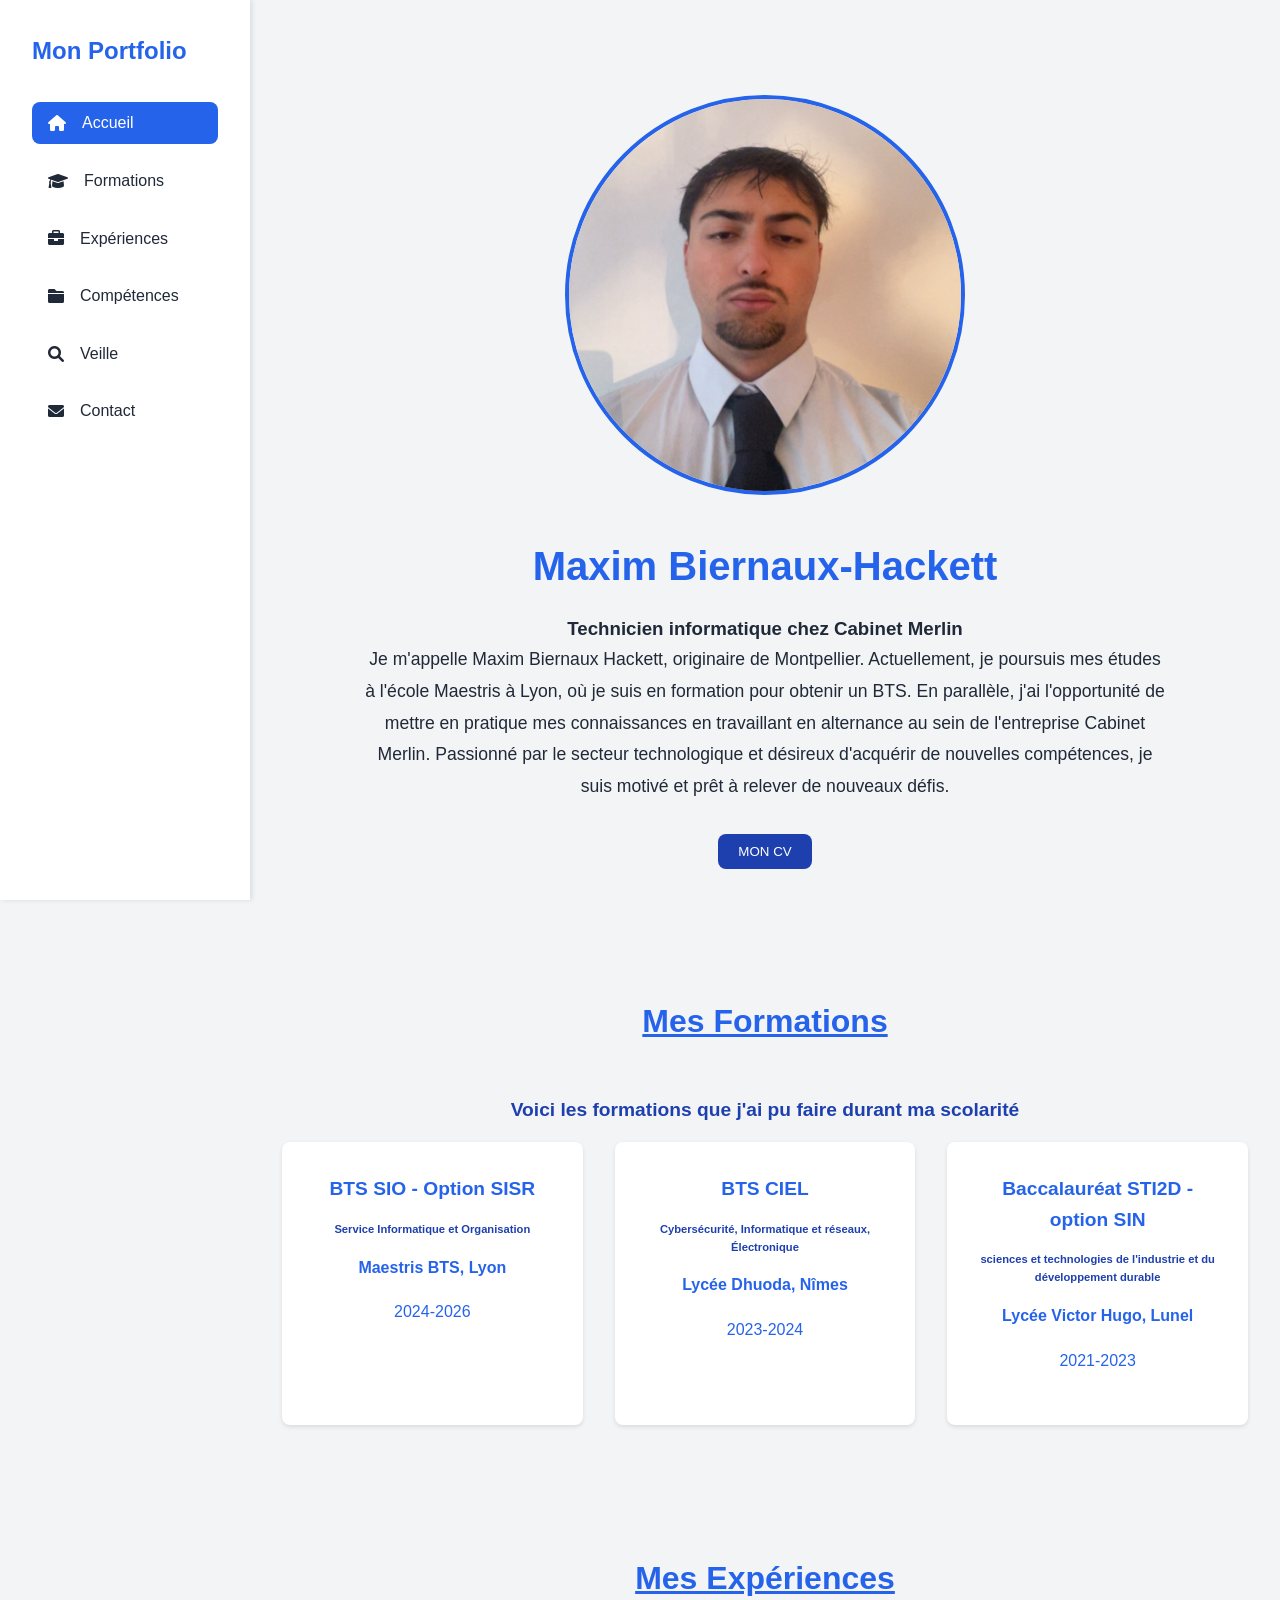
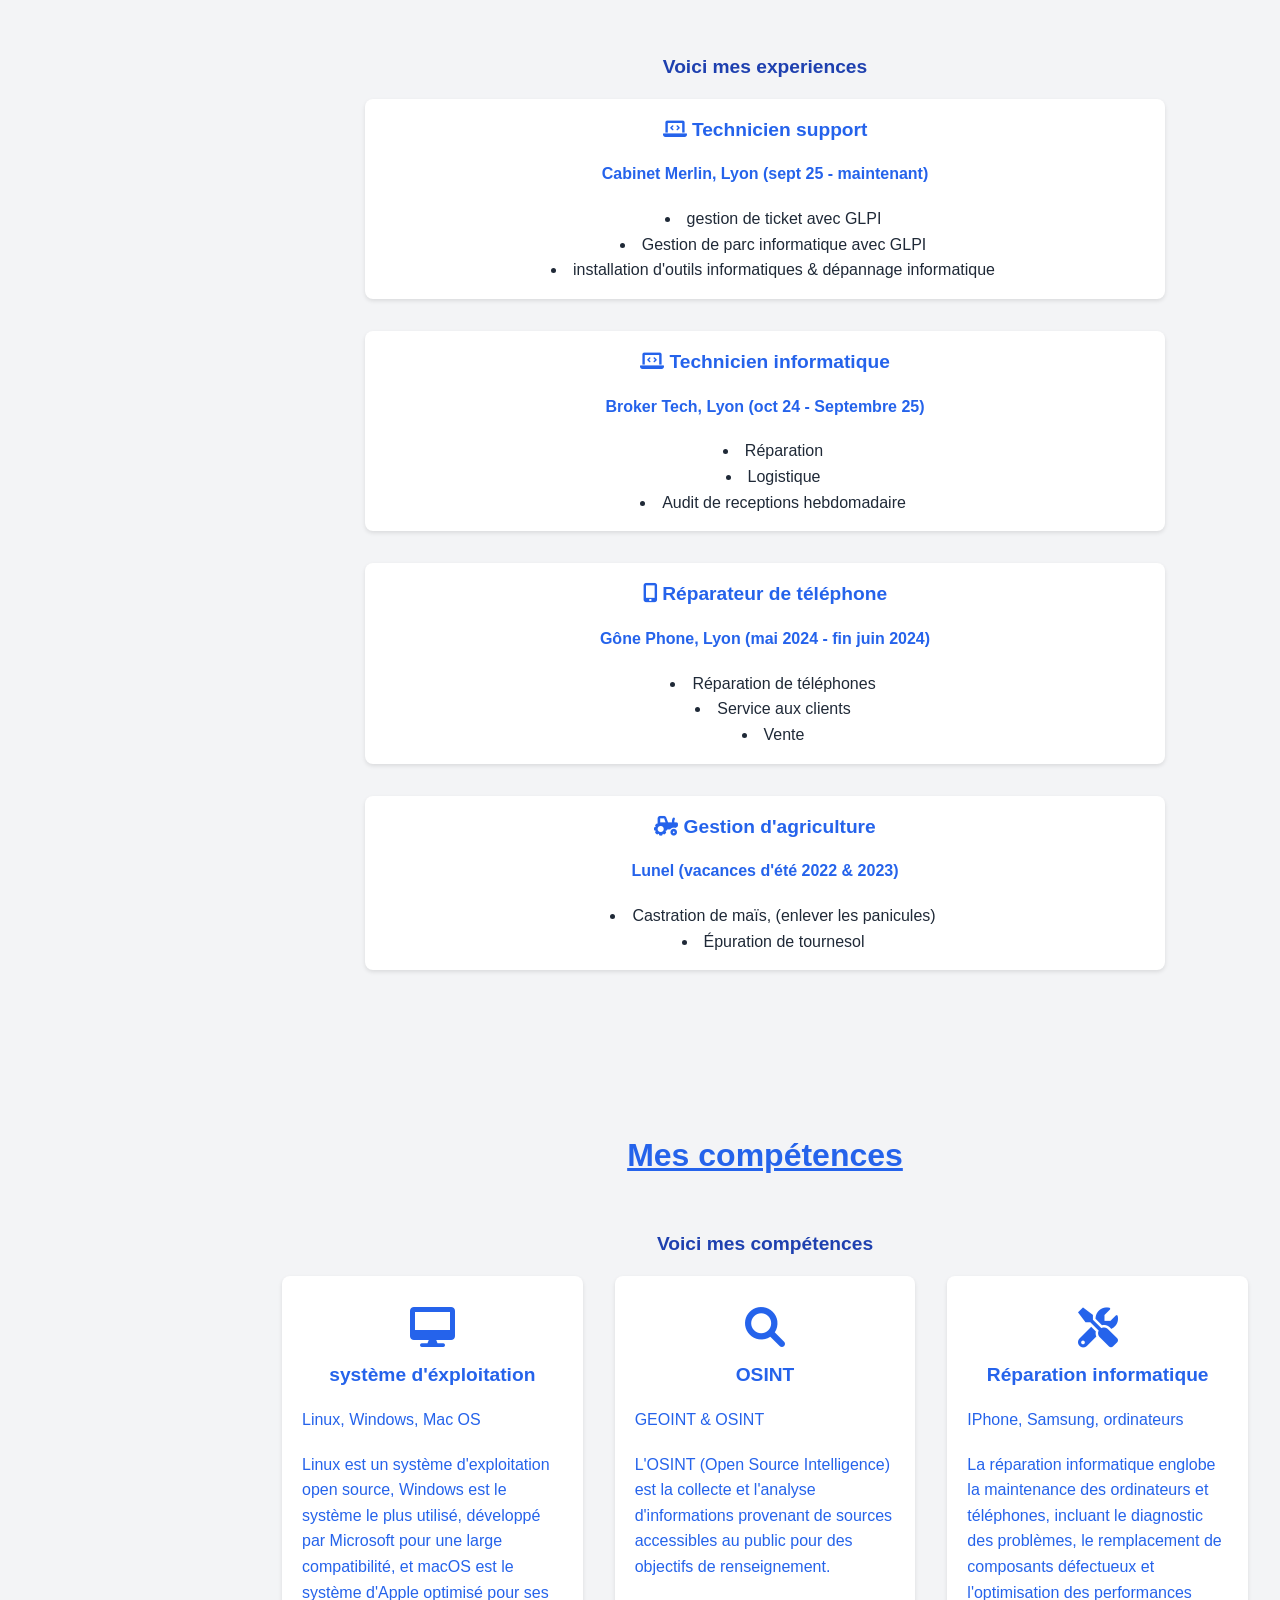
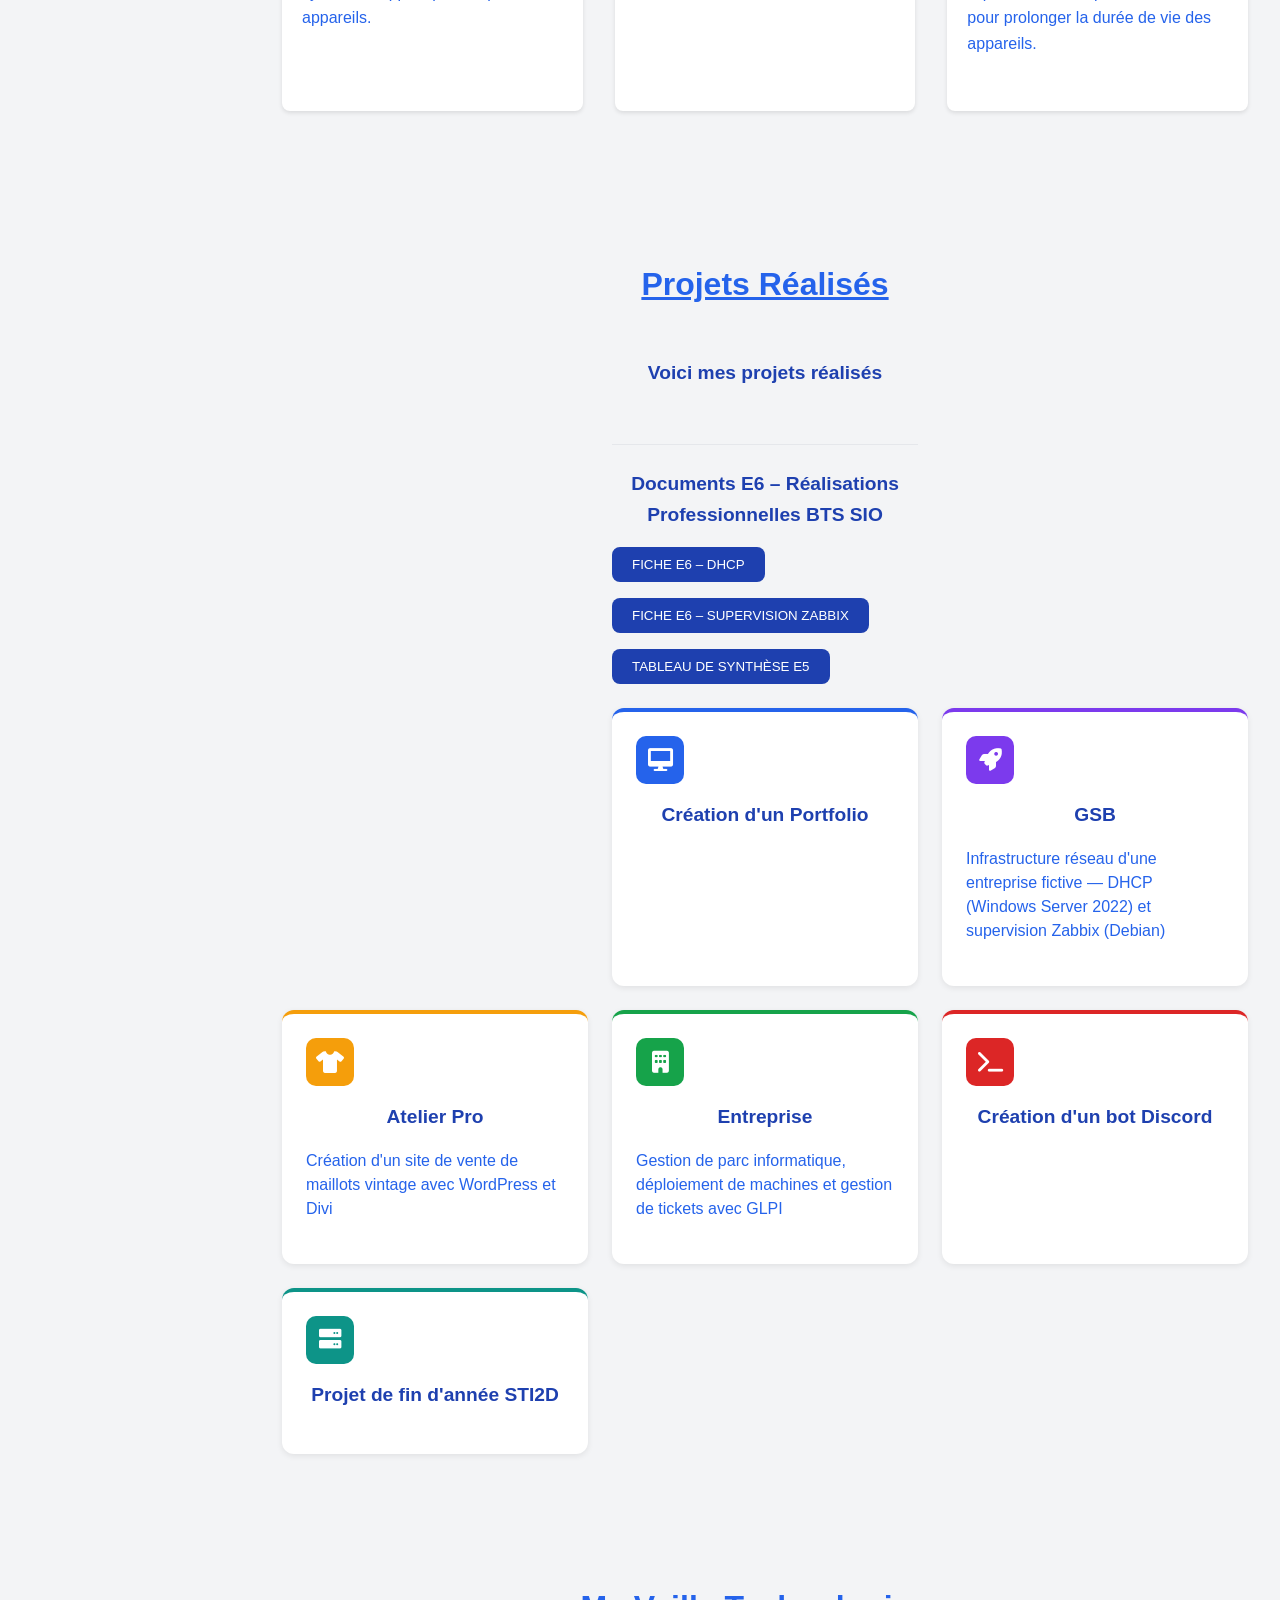
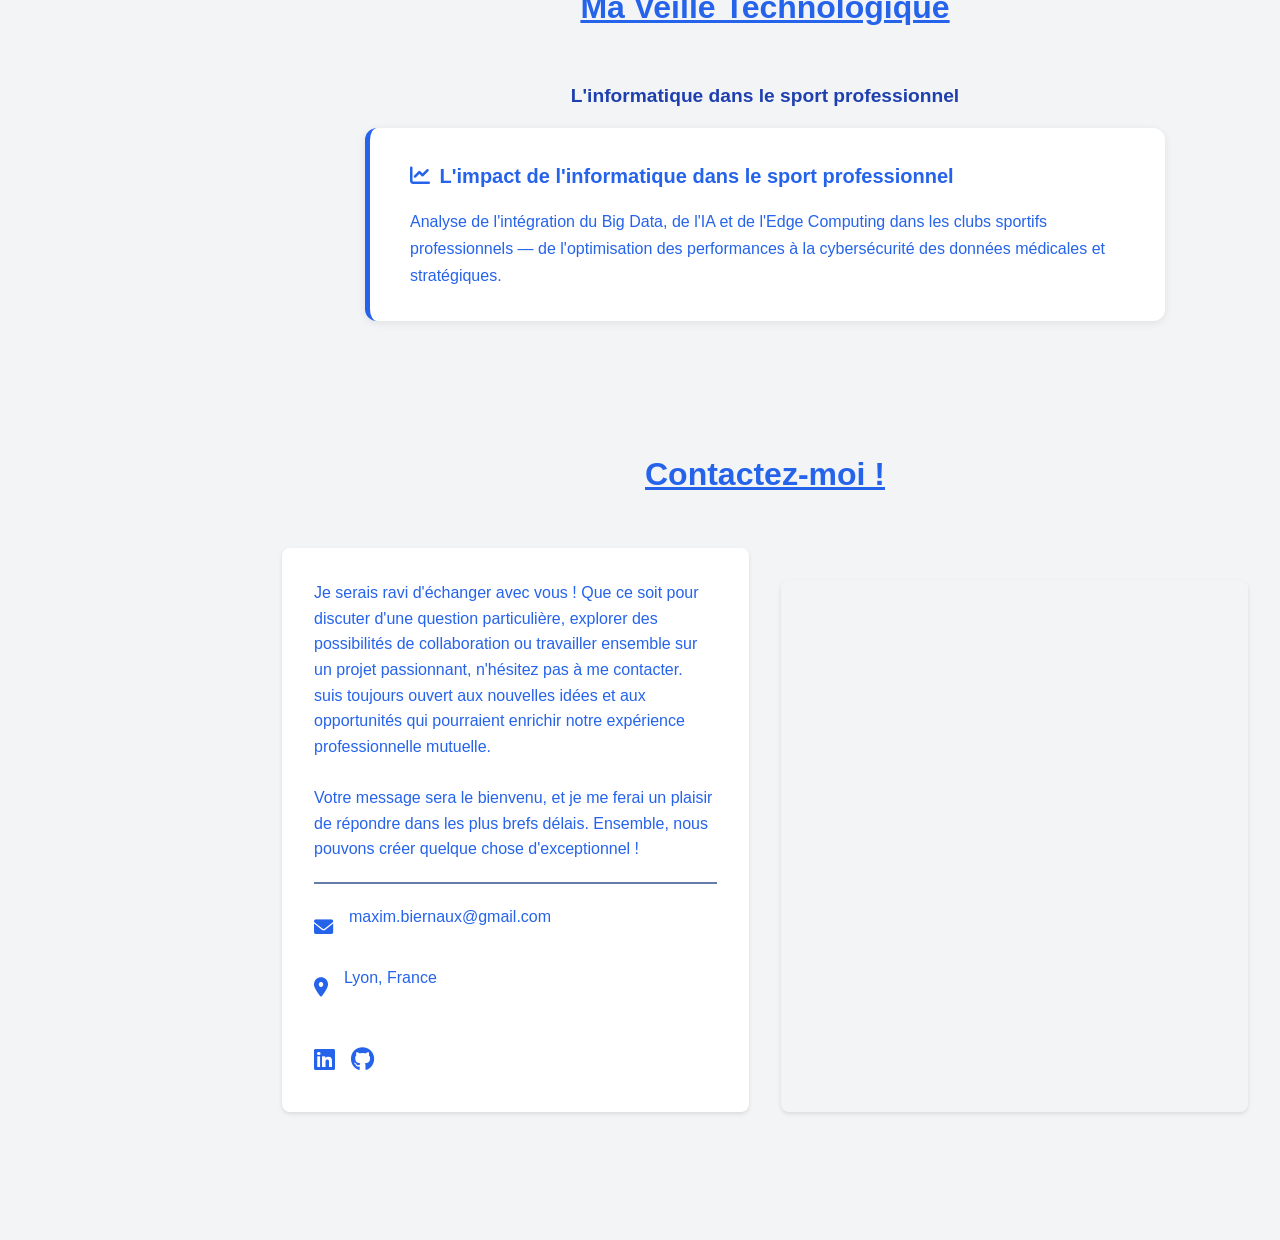
==== commit 6ae7a1cc: "Update index.html" ====
--- a/index.html
+++ b/index.html
@@ -39,7 +39,139 @@
   <button class="btn-telecharger">MON CV</button>
 </a>
 
-<div class="experience-docs">
+
+                </p>    
+               
+            </div>
+        </section>
+
+                       <section id="formations" class="section">
+            <h2></i> Mes Formations</h2>
+            <h3>Voici les formations que j'ai pu faire durant ma scolarité</h3>
+            <div class="education-grid">
+                <div class="education-item">
+                    <h3>BTS SIO - Option SISR</h3>
+                    <h4>Service Informatique et Organisation</h4>
+                    <form class="ecole">Maestris BTS, Lyon</form>
+                    <form class="annee">2024-2026</form>
+                </div>
+
+                <div class="education-item">
+                    <h3>BTS CIEL</h3>
+                    <h4>Cybersécurité, Informatique et réseaux, Électronique</h4>
+                    <form class="ecole">Lycée Dhuoda, Nîmes</form>
+                    <form class="annee">2023-2024</form>
+                </div>
+
+                <div class="education-item">
+                    <h3>Baccalauréat STI2D - option SIN</h3>
+                    <h4>sciences et technologies de l'industrie et du développement durable</h4>
+                    <form class="ecole">Lycée Victor Hugo, Lunel</form>
+                    <form class="annee">2021-2023</form>
+                </div>
+            </div>
+        </section>
+
+        <section id="experiences" class="section">
+            <h2> Mes Expériences</h2> 
+            <h3>Voici mes experiences</h3>
+            <div class="timeline">
+                <div class="timeline-item">
+                    <div class="timeline-content">
+                        <h3><i class="fas fa-laptop-code"></i> Technicien support</h3>
+                        <form class="timeline-date">Cabinet Merlin, Lyon (sept 25 - maintenant)</form>
+                        <ul>
+                            <li>gestion de ticket avec GLPI</li>
+                            <li>Gestion de parc informatique avec GLPI</li>     
+                            <li>installation d'outils informatiques & dépannage informatique</li>
+                        </ul>
+                    </div>
+                </div>
+                <div class="timeline-item">
+                    <div class="timeline-content">
+                        <h3><i class="fas fa-laptop-code"></i> Technicien informatique</h3>
+                        <form class="timeline-date">Broker Tech, Lyon (oct 24 - Septembre 25)</form>
+                        <ul>
+                            <li>Réparation </li>
+                            <li>Logistique</li>     
+                            <li>Audit de receptions hebdomadaire</li>
+                        </ul>
+                    </div>
+                </div>
+
+                <div class="timeline-item">
+                    <div class="timeline-content">
+                        <h3><i class="fas fa-mobile-alt"></i> Réparateur de téléphone</h3>
+                        <form class="timeline-date">Gône Phone, Lyon (mai 2024 - fin juin 2024)</form>
+                        <ul>
+                            <li>Réparation de téléphones</li>
+                            <li>Service aux clients</li>
+                            <li>Vente</li>
+                        </ul>
+                    </div>
+                </div>
+
+                <div class="timeline-item">
+                    <div class="timeline-content">
+                        <h3><i class="fas fa-tractor"></i> Gestion d'agriculture</h3>
+                        <form class="timeline-date">Lunel (vacances d'été 2022 & 2023)</form>
+                        <ul>
+                            <li>Castration de maïs, (enlever les panicules)</li>
+                            <li>Épuration de tournesol</li>
+                        </ul>
+                    </div>
+                </div>
+
+            </div>
+        </section>
+
+        <section id="compétences" class="section">
+            <h2></i> Mes compétences</h2>
+            <h3>Voici mes compétences</h3>
+            <div class="competences-grid">
+                <div class="competences-item">
+                    <div class="competence-icon">
+                        <i class="fas fa-desktop"></i>
+                        <div class="competence-content">
+                    <h3></i> système d'éxploitation</h3>
+                    <p class="item">Linux, Windows, Mac OS</p>
+                    <p>Linux est un système d'exploitation open source, Windows est le système le plus utilisé, développé par Microsoft pour une large compatibilité, et macOS est le système d'Apple optimisé pour ses appareils.</p>
+                </div>
+                    </div>
+                        </div>
+
+                        <div class="competences-item">
+                            <div class="competence-icon">
+                                <i class="fas fa-search"></i>
+                                <div class="competence-content">
+                    <h3></i> OSINT</h3>
+                    <p class="item">GEOINT & OSINT</p>
+                    <p>L'OSINT (Open Source Intelligence) est la collecte et l'analyse d'informations provenant de sources accessibles au public pour des objectifs de renseignement.</p>
+                    </div>
+                </div>
+                        </div>
+
+                <div class="competences-item">
+                    <div class="competence-icon">
+                        <i class="fas fa-tools"></i>
+                        <div class="competence-content">
+                    <h3> Réparation informatique </h3>
+                    <p class="item">IPhone, Samsung, ordinateurs</p>
+                    <p>La réparation informatique englobe la maintenance des ordinateurs et téléphones, incluant le diagnostic des problèmes, le remplacement de composants défectueux et l'optimisation des performances pour prolonger la durée de vie des appareils.</p>
+                </div>
+                    </div>
+                        </div>
+            </div>
+        </section>
+
+        <section id="projets" class="section">
+            <h2>Projets Réalisés</h2>
+            <h3>Voici mes projets réalisés</h3>
+            <div class="projects-grid">
+
+                <p>
+
+                <div class="experience-docs">
                 <h3>Documents E6 – Réalisations Professionnelles BTS SIO</h3>
                 <div class="docs-grid">
                     <a href="assets/link/E6_DHCP.pdf" download>
@@ -54,134 +186,8 @@
                 </div>
             </div>
 
-                </p>    
-               
-            </div>
-        </section>
-
-                       <section id="formations" class="section">
-            <h2></i> Mes Formations</h2>
-            <h3>Voici les formations que j'ai pu faire durant ma scolarité</h3>
-            <div class="education-grid">
-                <div class="education-item">
-                    <h3>BTS SIO - Option SISR</h3>
-                    <h4>Service Informatique et Organisation</h4>
-                    <form class="ecole">Maestris BTS, Lyon</form>
-                    <form class="annee">2024-2026</form>
-                </div>
-
-                <div class="education-item">
-                    <h3>BTS CIEL</h3>
-                    <h4>Cybersécurité, Informatique et réseaux, Électronique</h4>
-                    <form class="ecole">Lycée Dhuoda, Nîmes</form>
-                    <form class="annee">2023-2024</form>
-                </div>
-
-                <div class="education-item">
-                    <h3>Baccalauréat STI2D - option SIN</h3>
-                    <h4>sciences et technologies de l'industrie et du développement durable</h4>
-                    <form class="ecole">Lycée Victor Hugo, Lunel</form>
-                    <form class="annee">2021-2023</form>
-                </div>
-            </div>
-        </section>
-
-        <section id="experiences" class="section">
-            <h2> Mes Expériences</h2> 
-            <h3>Voici mes experiences</h3>
-            <div class="timeline">
-                <div class="timeline-item">
-                    <div class="timeline-content">
-                        <h3><i class="fas fa-laptop-code"></i> Technicien support</h3>
-                        <form class="timeline-date">Cabinet Merlin, Lyon (sept 25 - maintenant)</form>
-                        <ul>
-                            <li>gestion de ticket avec GLPI</li>
-                            <li>Gestion de parc informatique avec GLPI</li>     
-                            <li>installation d'outils informatiques & dépannage informatique</li>
-                        </ul>
-                    </div>
-                </div>
-                <div class="timeline-item">
-                    <div class="timeline-content">
-                        <h3><i class="fas fa-laptop-code"></i> Technicien informatique</h3>
-                        <form class="timeline-date">Broker Tech, Lyon (oct 24 - Septembre 25)</form>
-                        <ul>
-                            <li>Réparation </li>
-                            <li>Logistique</li>     
-                            <li>Audit de receptions hebdomadaire</li>
-                        </ul>
-                    </div>
-                </div>
-
-                <div class="timeline-item">
-                    <div class="timeline-content">
-                        <h3><i class="fas fa-mobile-alt"></i> Réparateur de téléphone</h3>
-                        <form class="timeline-date">Gône Phone, Lyon (mai 2024 - fin juin 2024)</form>
-                        <ul>
-                            <li>Réparation de téléphones</li>
-                            <li>Service aux clients</li>
-                            <li>Vente</li>
-                        </ul>
-                    </div>
-                </div>
-
-                <div class="timeline-item">
-                    <div class="timeline-content">
-                        <h3><i class="fas fa-tractor"></i> Gestion d'agriculture</h3>
-                        <form class="timeline-date">Lunel (vacances d'été 2022 & 2023)</form>
-                        <ul>
-                            <li>Castration de maïs, (enlever les panicules)</li>
-                            <li>Épuration de tournesol</li>
-                        </ul>
-                    </div>
-                </div>
-
-            </div>
-        </section>
-
-        <section id="compétences" class="section">
-            <h2></i> Mes compétences</h2>
-            <h3>Voici mes compétences</h3>
-            <div class="competences-grid">
-                <div class="competences-item">
-                    <div class="competence-icon">
-                        <i class="fas fa-desktop"></i>
-                        <div class="competence-content">
-                    <h3></i> système d'éxploitation</h3>
-                    <p class="item">Linux, Windows, Mac OS</p>
-                    <p>Linux est un système d'exploitation open source, Windows est le système le plus utilisé, développé par Microsoft pour une large compatibilité, et macOS est le système d'Apple optimisé pour ses appareils.</p>
-                </div>
-                    </div>
-                        </div>
-
-                        <div class="competences-item">
-                            <div class="competence-icon">
-                                <i class="fas fa-search"></i>
-                                <div class="competence-content">
-                    <h3></i> OSINT</h3>
-                    <p class="item">GEOINT & OSINT</p>
-                    <p>L'OSINT (Open Source Intelligence) est la collecte et l'analyse d'informations provenant de sources accessibles au public pour des objectifs de renseignement.</p>
-                    </div>
-                </div>
-                        </div>
-
-                <div class="competences-item">
-                    <div class="competence-icon">
-                        <i class="fas fa-tools"></i>
-                        <div class="competence-content">
-                    <h3> Réparation informatique </h3>
-                    <p class="item">IPhone, Samsung, ordinateurs</p>
-                    <p>La réparation informatique englobe la maintenance des ordinateurs et téléphones, incluant le diagnostic des problèmes, le remplacement de composants défectueux et l'optimisation des performances pour prolonger la durée de vie des appareils.</p>
-                </div>
-                    </div>
-                        </div>
-            </div>
-        </section>
-
-        <section id="projets" class="section">
-            <h2>Projets Réalisés</h2>
-            <h3>Voici mes projets réalisés</h3>
-            <div class="projects-grid">
+            </p>
+            <p></p>
 
                 <a href="projets/portfolio.html" target="_blank" class="project-card project-card--blue">
                     <div class="project-card__icon project-card__icon--blue">
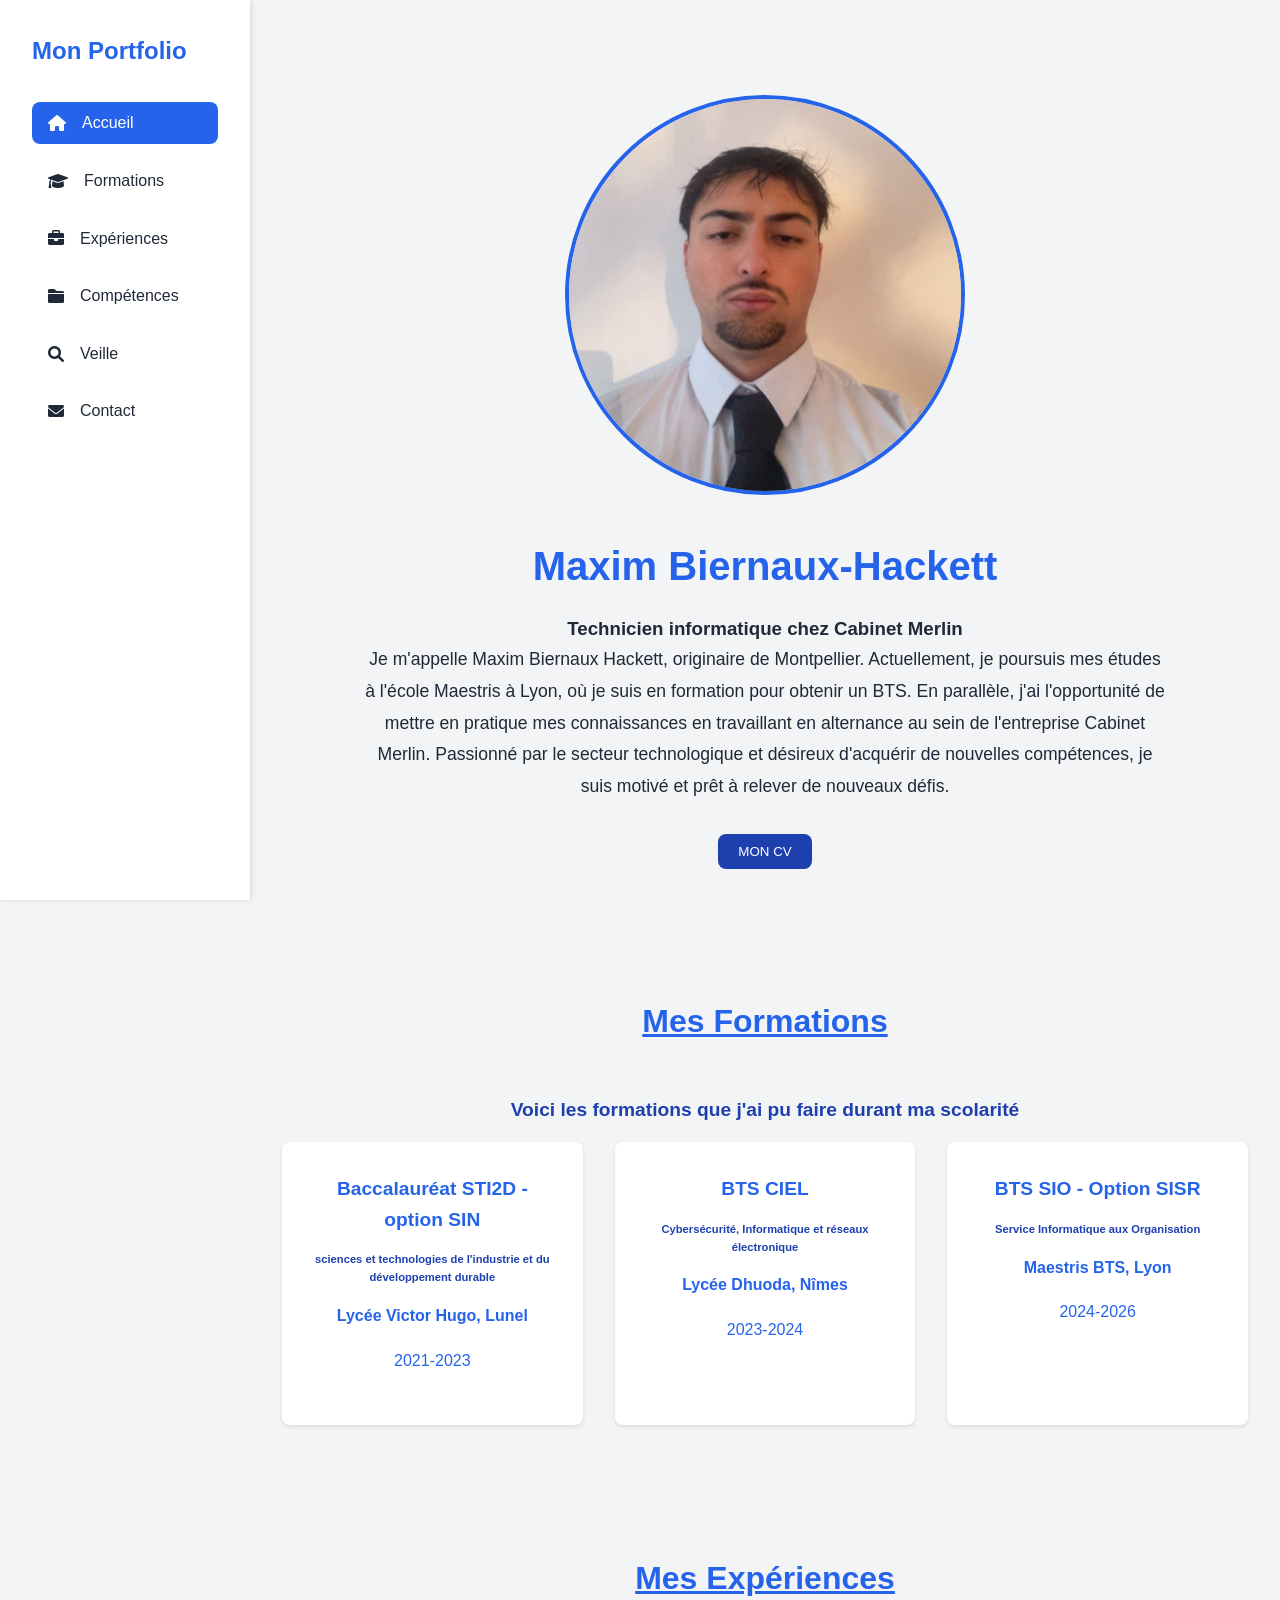
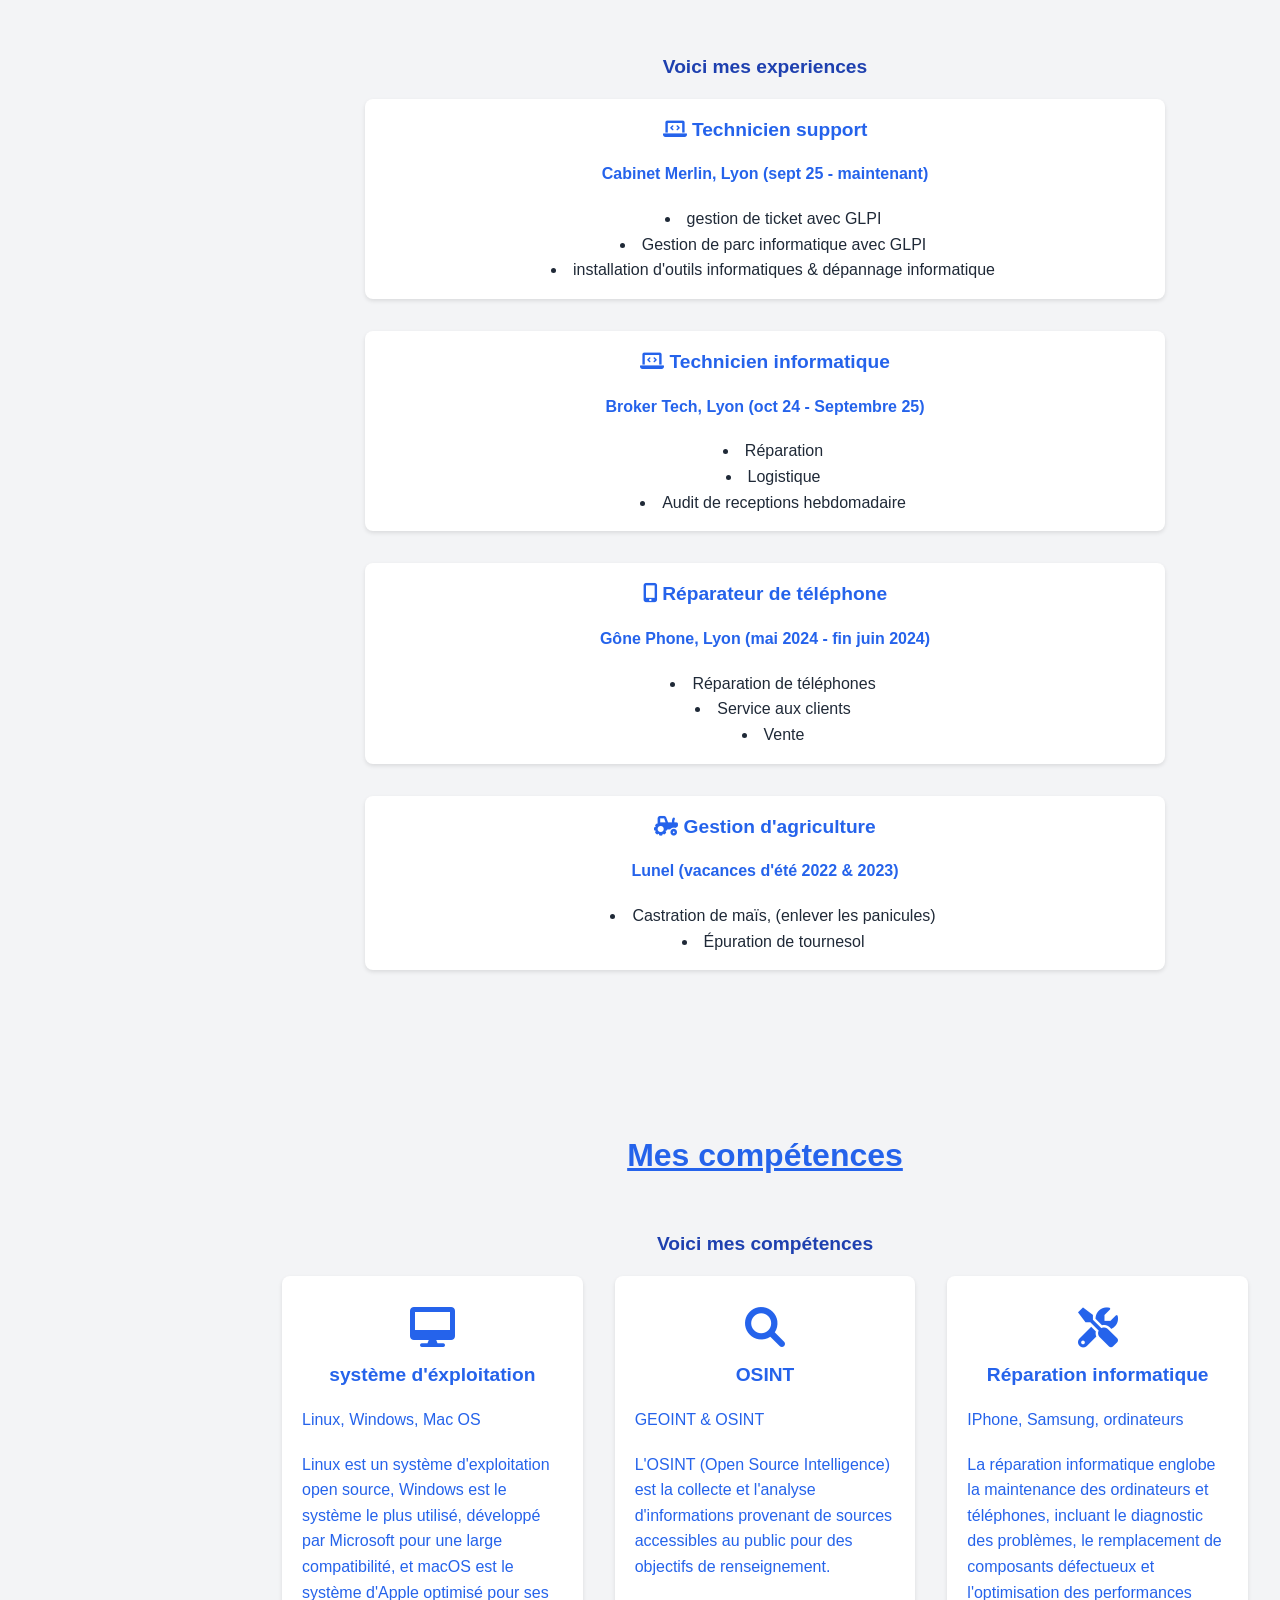
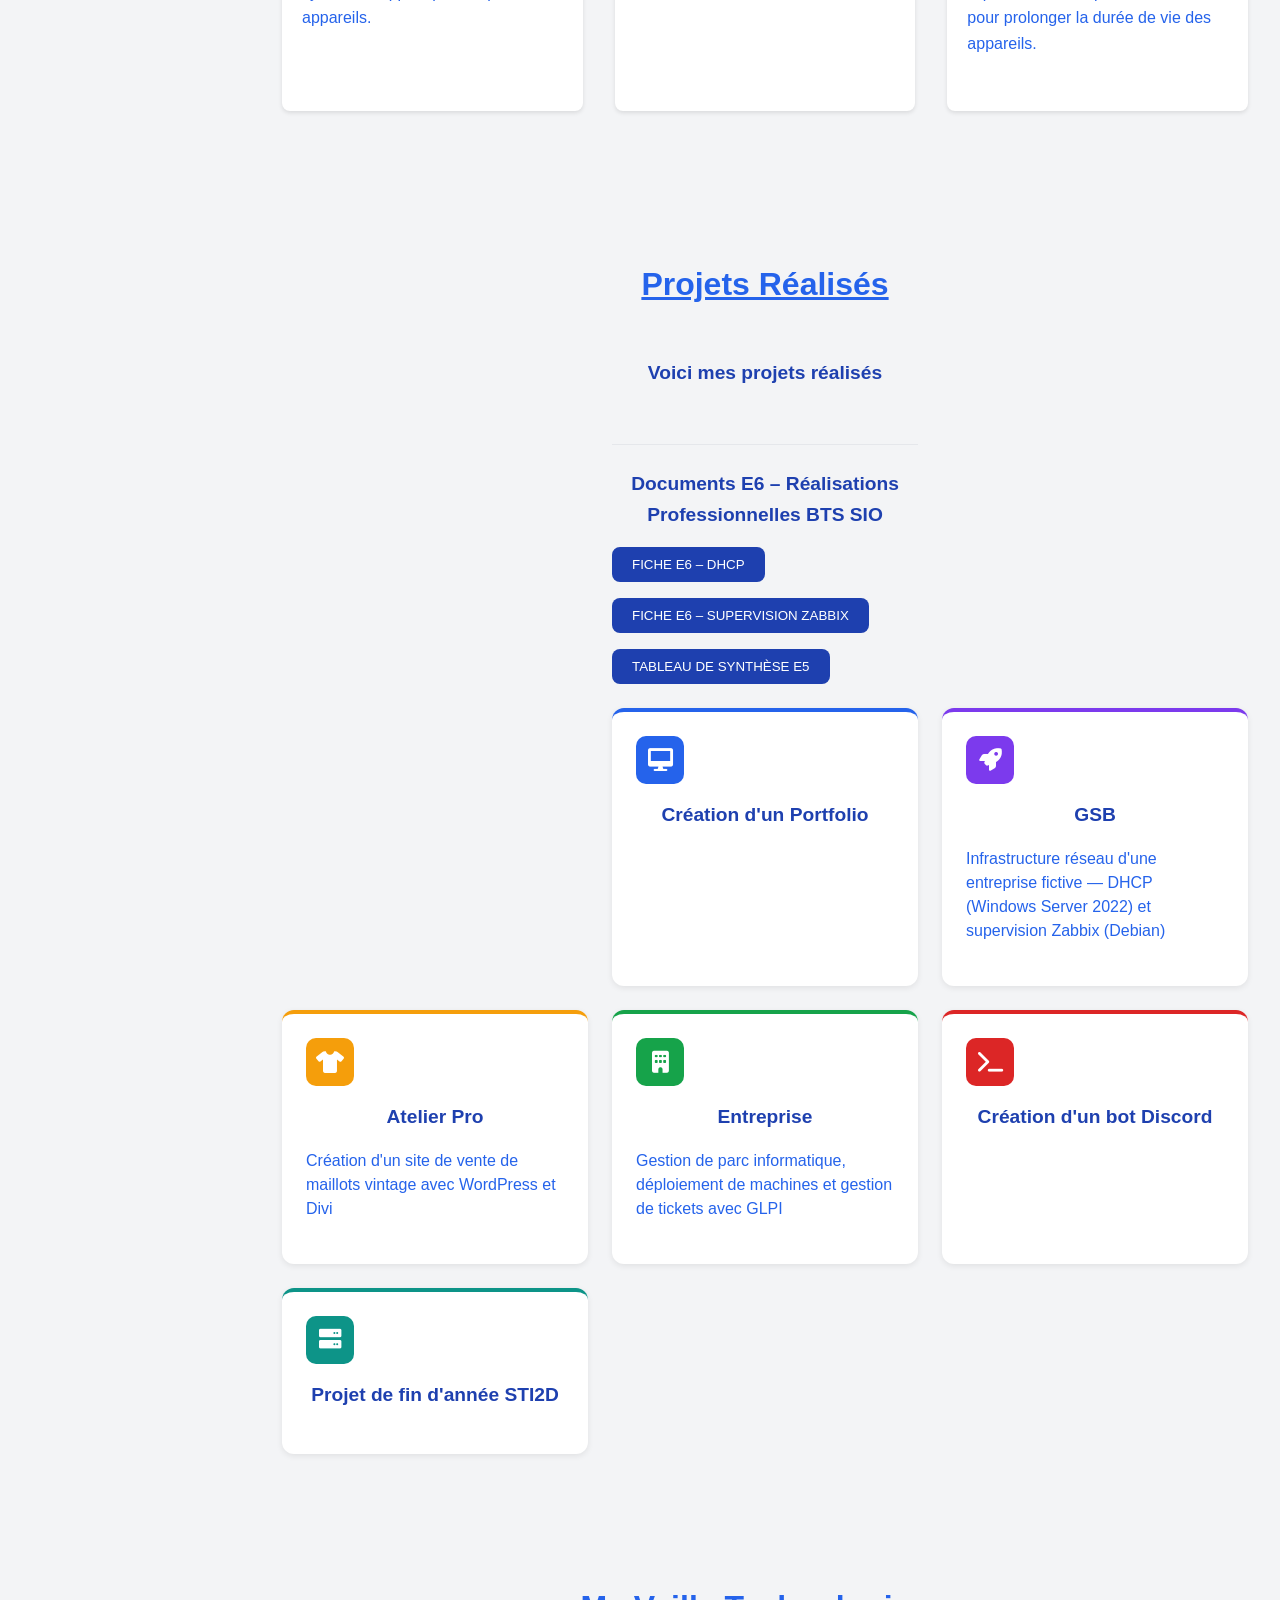
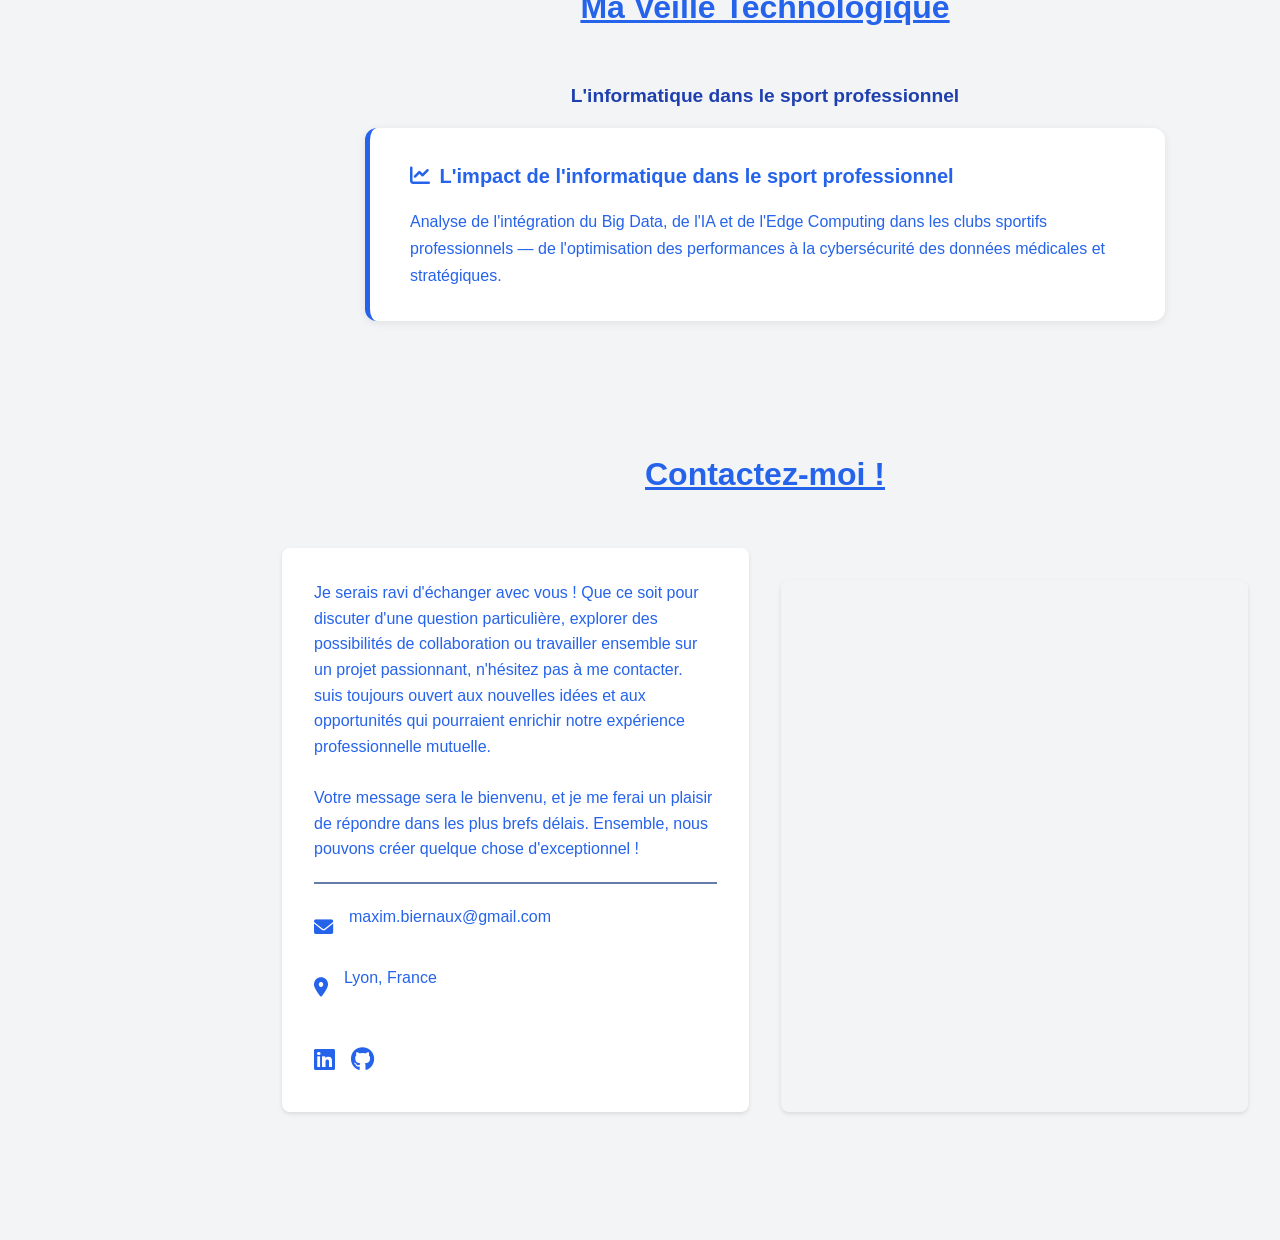
==== commit 609b672c: "Update index.html" ====
--- a/index.html
+++ b/index.html
@@ -49,25 +49,26 @@
             <h2></i> Mes Formations</h2>
             <h3>Voici les formations que j'ai pu faire durant ma scolarité</h3>
             <div class="education-grid">
-                <div class="education-item">
-                    <h3>BTS SIO - Option SISR</h3>
-                    <h4>Service Informatique et Organisation</h4>
-                    <form class="ecole">Maestris BTS, Lyon</form>
-                    <form class="annee">2024-2026</form>
-                </div>
-
-                <div class="education-item">
-                    <h3>BTS CIEL</h3>
-                    <h4>Cybersécurité, Informatique et réseaux, Électronique</h4>
-                    <form class="ecole">Lycée Dhuoda, Nîmes</form>
-                    <form class="annee">2023-2024</form>
-                </div>
 
                 <div class="education-item">
                     <h3>Baccalauréat STI2D - option SIN</h3>
                     <h4>sciences et technologies de l'industrie et du développement durable</h4>
                     <form class="ecole">Lycée Victor Hugo, Lunel</form>
                     <form class="annee">2021-2023</form>
+                </div>
+
+                <div class="education-item">
+                    <h3>BTS CIEL</h3>
+                    <h4>Cybersécurité, Informatique et réseaux électronique</h4>
+                    <form class="ecole">Lycée Dhuoda, Nîmes</form>
+                    <form class="annee">2023-2024</form>
+                </div>
+
+                <div class="education-item">
+                    <h3>BTS SIO - Option SISR</h3>
+                    <h4>Service Informatique aux Organisation</h4>
+                    <form class="ecole">Maestris BTS, Lyon</form>
+                    <form class="annee">2024-2026</form>
                 </div>
             </div>
         </section>
